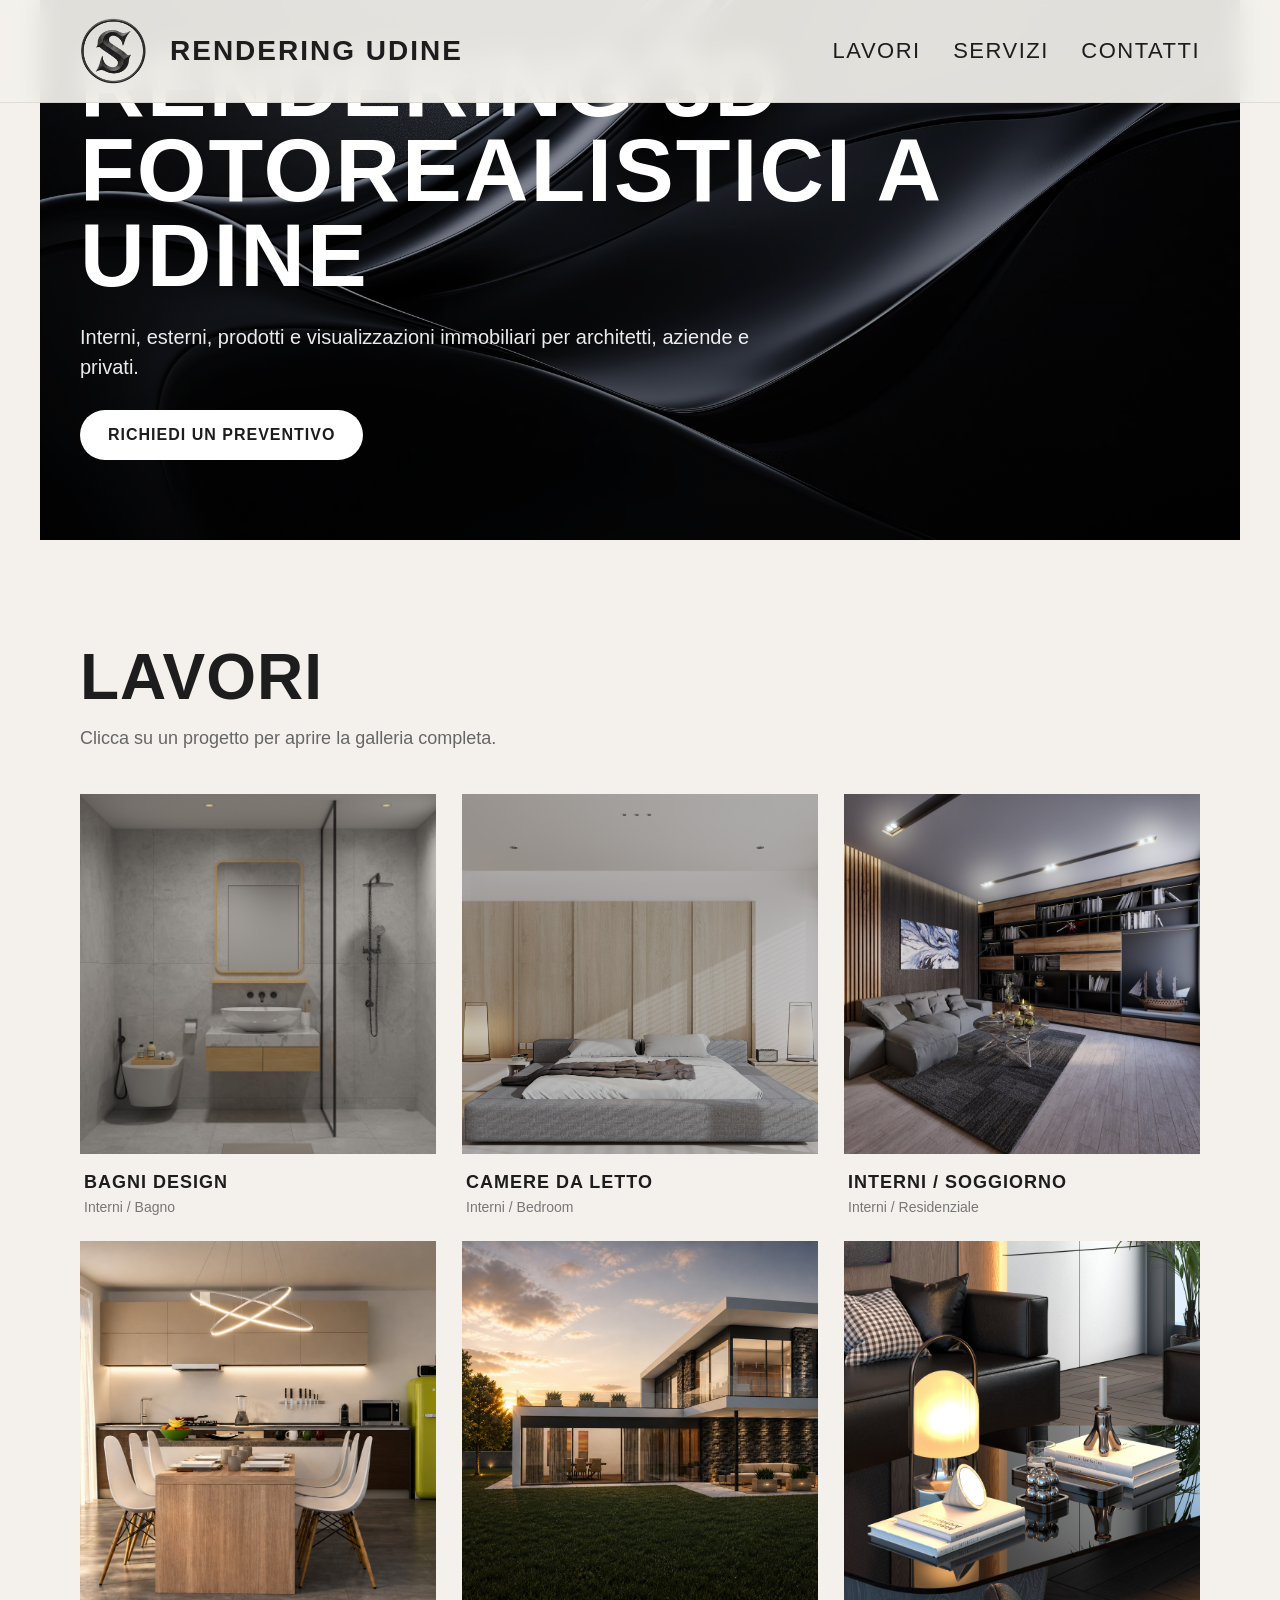
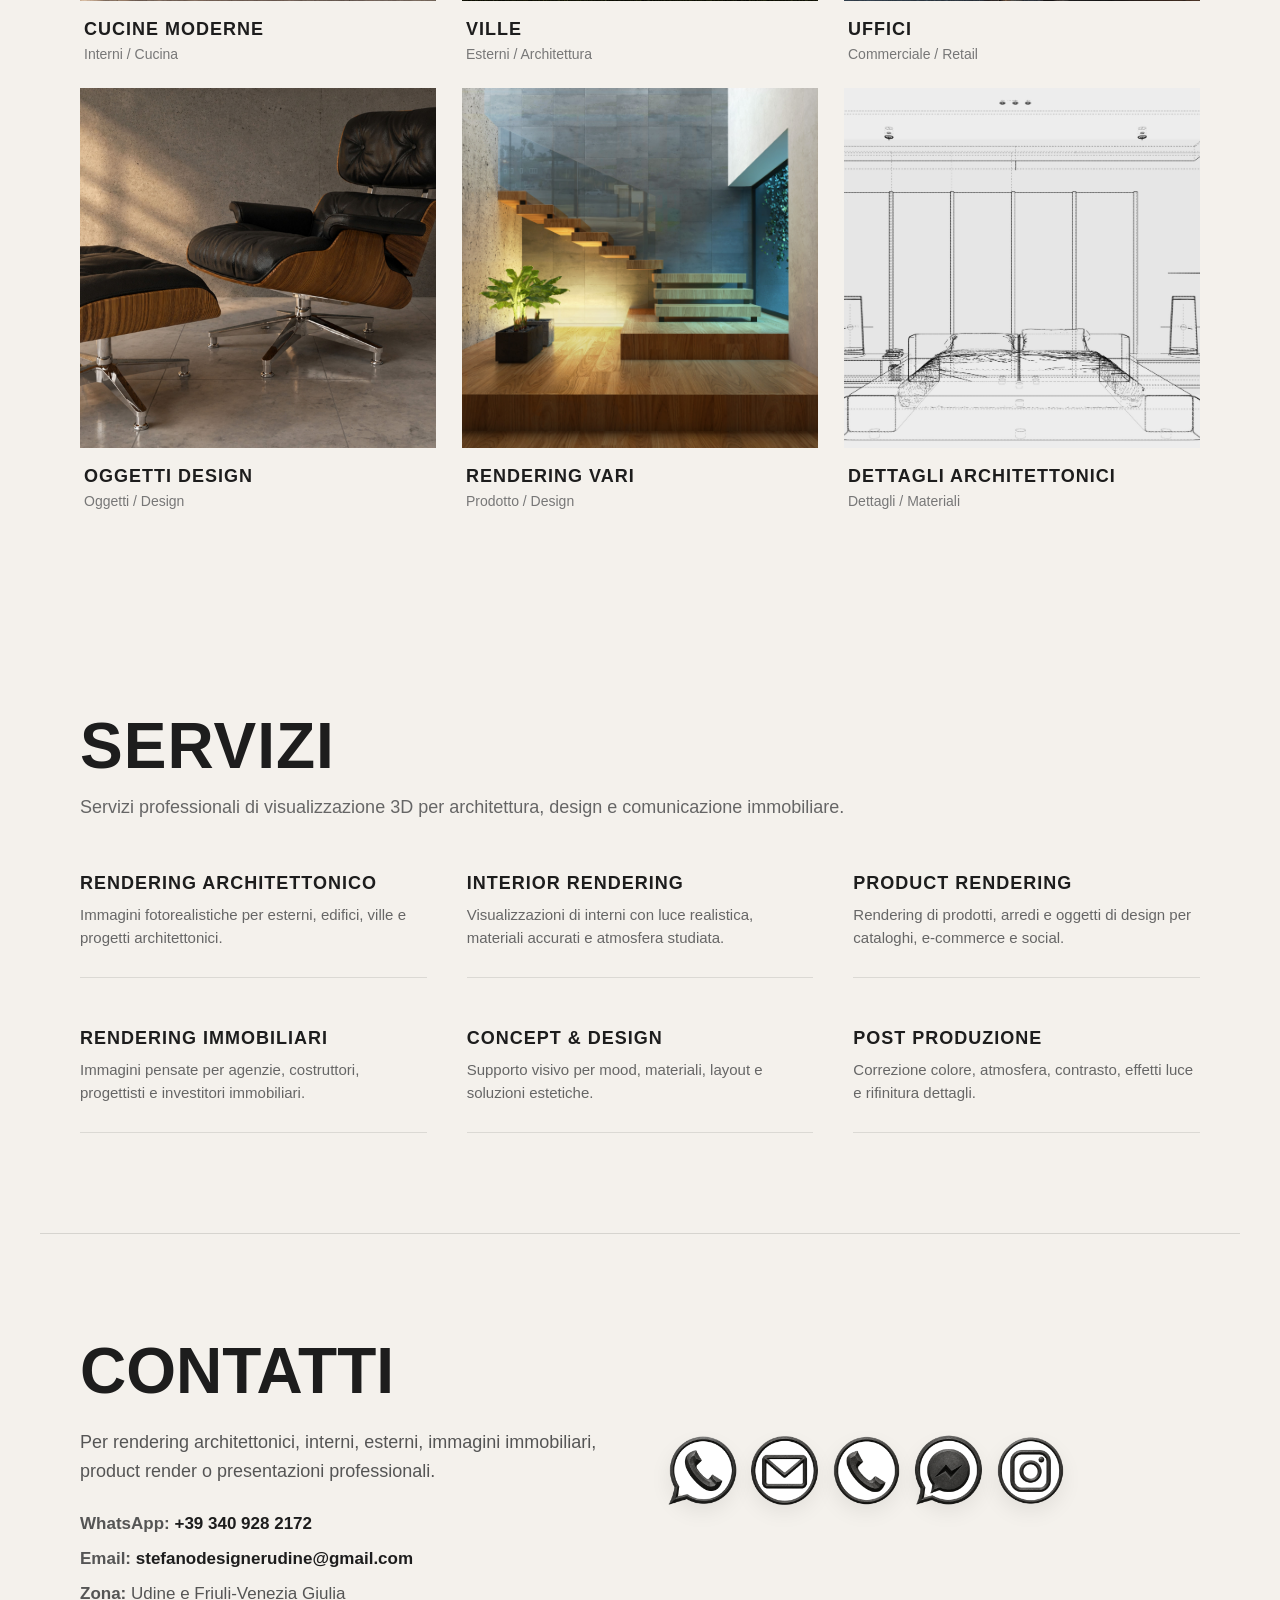
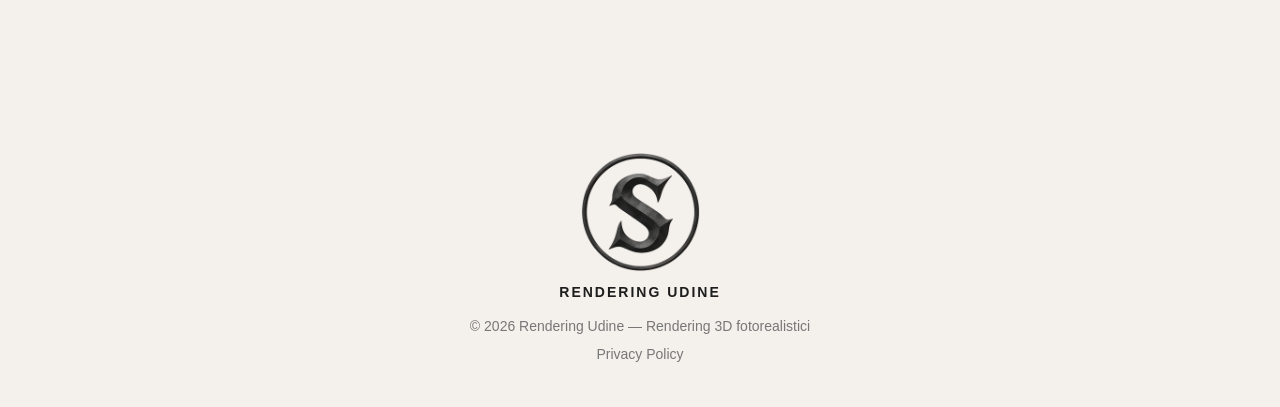
==== index.html @ cc4ac605 "Add files via upload" ====
<!DOCTYPE html>
<html lang="it">
<head>
	<meta charset="UTF-8" />
	<meta name="viewport" content="width=device-width, initial-scale=1.0" />
	<meta name="google-site-verification" content="ynoSp8_gfHFVX7CMsCUGeGSd48qLYv6nNf-Ee8nhpNY" />

	<title>Rendering 3D Udine | Interni, Esterni e Modellazione 3D</title>
	<meta name="description" content="Rendering 3D fotorealistici a Udine per interni, esterni, prodotti, ville, uffici e visualizzazioni immobiliari.">

	<link rel="stylesheet" href="style.css">
</head>

<body>

	<header>
		<div class="navbar">

			<div class="logo-area">
				<img src="assets/images/logoS.png" alt="Logo Rendering Udine" style="--w: 66px; --h: 66px; --mw: 40px; --mh: 40px;">
				<div class="logo-text">Rendering Udine</div>
			</div>

			<nav>
				<a href="#lavori">Lavori</a>
				<a href="#servizi">Servizi</a>
				<a href="#contatti">Contatti</a>
			</nav>

		</div>
	</header>

	<section class="hero" style="--hero-h: 60vh; --hero-mobile-h: 60vh;">
		<img src="images/render-principale.jpg" alt="Rendering 3D fotorealistico principale" style="--w: 100%; --h: 100%;">

		<div class="hero-content">
			<h1>Rendering 3D fotorealistici a Udine</h1>
			<p>Interni, esterni, prodotti e visualizzazioni immobiliari per architetti, aziende e privati.</p>
			<a class="hero-button" href="#contatti">Richiedi un preventivo</a>
		</div>
	</section>

	<section id="lavori">
		<div class="section-title">
			<h2>Lavori</h2>
			<p>Clicca su un progetto per aprire la galleria completa.</p>
		</div>

		<div class="gallery">

			<div class="work"
				data-title="Bagni Design"
				data-description="Rendering bagno con rivestimenti effetto marmo, sanitari moderni e luce scenografica."
				data-images="images/bagno-01.jpg|images/bagno-02.jpg|images/bagno-03.jpg|images/bagno-04.jpg|images/bagno-05.jpg|images/bagno-06.jpg">
				<img src="images/bagno-01.jpg" alt="Rendering bagno design" style="--w: 100%; --h: 360px; --mobile-h: 300px;">
				<div class="work-info">
					<h3>Bagni Design</h3>
					<p>Interni / Bagno</p>
				</div>
			</div>

			<div class="work"
				data-title="Camere da Letto"
				data-description="Camere matrimoniali con atmosfera elegante, tessuti morbidi e illuminazione calda."
				data-images="images/camera-01.jpg|images/camera-02.jpg|images/camera-03.jpg|images/camera-04.jpg|images/camera-05.jpg|images/camera-06.jpg">
				<img src="images/camera-01.jpg" alt="Rendering camera da letto" style="--w: 100%; --h: 360px; --mobile-h: 300px;">
				<div class="work-info">
					<h3>Camere da Letto</h3>
					<p>Interni / Bedroom</p>
				</div>
			</div>

			<div class="work"
				data-title="Interni / Soggiorno"
				data-description="Rendering di soggiorni moderni con luci naturali, materiali caldi e arredo contemporaneo."
				data-images="images/living-01.jpg|images/living-02.jpg|images/living-03.jpg">
				<img src="images/living-01.jpg" alt="Rendering soggiorno moderno" style="--w: 100%; --h: 360px; --mobile-h: 300px;">
				<div class="work-info">
					<h3>Interni / Soggiorno</h3>
					<p>Interni / Residenziale</p>
				</div>
			</div>

			<div class="work"
				data-title="Cucine Moderne"
				data-description="Visualizzazione 3D di cucine moderne con superfici realistiche e illuminazione soft."
				data-images="images/cucina-01.jpg|images/cucina-02.jpg|images/cucina-03.jpg|images/cucina-04.jpg">
				<img src="images/cucina-01.jpg" alt="Rendering cucina moderna" style="--w: 100%; --h: 360px; --mobile-h: 300px;">
				<div class="work-info">
					<h3>Cucine Moderne</h3>
					<p>Interni / Cucina</p>
				</div>
			</div>

			<div class="work"
				data-title="Ville"
				data-description="Rendering esterni di ville contemporanee con giardino e luce al tramonto."
				data-images="images/villa-01.jpg|images/villa-02.jpg|images/villa-03.jpg|images/villa-04.jpg">
				<img src="images/villa-01.jpg" alt="Rendering villa esterna" style="--w: 100%; --h: 360px; --mobile-h: 300px;">
				<div class="work-info">
					<h3>Ville</h3>
					<p>Esterni / Architettura</p>
				</div>
			</div>

			<div class="work"
				data-title="Uffici"
				data-description="Visualizzazione di spazi commerciali, showroom, negozi e uffici con layout elegante."
				data-images="images/commerciale-01.jpg|images/commerciale-02.jpg|images/commerciale-03.jpg|images/commerciale-04.jpg">
				<img src="images/commerciale-01.jpg" alt="Rendering ufficio o spazio commerciale" style="--w: 100%; --h: 360px; --mobile-h: 300px;">
				<div class="work-info">
					<h3>Uffici</h3>
					<p>Commerciale / Retail</p>
				</div>
			</div>

			<div class="work"
				data-title="Oggetti Design"
				data-description="Render di oggetti moderni, arredi e materiali professionali."
				data-images="images/oggetto-01.jpg|images/oggetto-02.jpg|images/oggetto-03.jpg|images/oggetto-04.jpg">
				<img src="images/oggetto-01.jpg" alt="Rendering oggetto design" style="--w: 100%; --h: 360px; --mobile-h: 300px;">
				<div class="work-info">
					<h3>Oggetti Design</h3>
					<p>Oggetti / Design</p>
				</div>
			</div>

			<div class="work"
				data-title="Rendering Vari"
				data-description="Rendering prodotto con studio lighting, materiali realistici e composizione pulita."
				data-images="images/prodotto-01.jpg|images/prodotto-02.jpg|images/prodotto-03.jpg|images/prodotto-04.jpg">
				<img src="images/prodotto-01.jpg" alt="Rendering prodotto" style="--w: 100%; --h: 360px; --mobile-h: 300px;">
				<div class="work-info">
					<h3>Rendering Vari</h3>
					<p>Prodotto / Design</p>
				</div>
			</div>

			<div class="work"
				data-title="Dettagli Architettonici"
				data-description="Dettaglio architettonico ravvicinato con focus su texture, materiali e trasparenze."
				data-images="images/dettaglio-01.jpg|images/dettaglio-02.jpg|images/dettaglio-03.jpg|images/dettaglio-04.jpg">
				<img src="images/dettaglio-01.jpg" alt="Rendering dettaglio architettonico" style="--w: 100%; --h: 360px; --mobile-h: 300px;">
				<div class="work-info">
					<h3>Dettagli Architettonici</h3>
					<p>Dettagli / Materiali</p>
				</div>
			</div>

		</div>
	</section>

	<section id="servizi">
		<div class="section-title">
			<h2>Servizi</h2>
			<p>Servizi professionali di visualizzazione 3D per architettura, design e comunicazione immobiliare.</p>
		</div>

		<div class="services">

			<div class="service">
				<h3>Rendering Architettonico</h3>
				<p>Immagini fotorealistiche per esterni, edifici, ville e progetti architettonici.</p>
			</div>

			<div class="service">
				<h3>Interior Rendering</h3>
				<p>Visualizzazioni di interni con luce realistica, materiali accurati e atmosfera studiata.</p>
			</div>

			<div class="service">
				<h3>Product Rendering</h3>
				<p>Rendering di prodotti, arredi e oggetti di design per cataloghi, e-commerce e social.</p>
			</div>

			<div class="service">
				<h3>Rendering Immobiliari</h3>
				<p>Immagini pensate per agenzie, costruttori, progettisti e investitori immobiliari.</p>
			</div>

			<div class="service">
				<h3>Concept &amp; Design</h3>
				<p>Supporto visivo per mood, materiali, layout e soluzioni estetiche.</p>
			</div>

			<div class="service">
				<h3>Post Produzione</h3>
				<p>Correzione colore, atmosfera, contrasto, effetti luce e rifinitura dettagli.</p>
			</div>

		</div>
	</section>

	<section id="contatti" class="contact">
		<div>
			<h2>Contatti</h2>
			<p>
				Per rendering architettonici, interni, esterni, immagini immobiliari,
				product render o presentazioni professionali.
			</p>

			<div class="contact-details">
				<p><strong>WhatsApp:</strong> <a href="https://wa.me/393409282172" target="_blank" rel="noopener noreferrer">+39 340 928 2172</a></p>
				<p><strong>Email:</strong> <a href="mailto:stefanodesignerudine@gmail.com">stefanodesignerudine@gmail.com</a></p>
				<p><strong>Zona:</strong> Udine e Friuli-Venezia Giulia</p>
			</div>
		</div>

		<div class="contact-icons">

			<a href="https://wa.me/393409282172" target="_blank" rel="noopener noreferrer" title="WhatsApp">
				<img loading="lazy" src="assets/images/whatsap.png" alt="WhatsApp" style="--w: 75px; --h: 75px;">
			</a>

			<a href="mailto:stefanodesignerudine@gmail.com" title="Email">
				<img loading="lazy" src="assets/images/gmail.png" alt="Email" style="--w: 75px; --h: 75px;">
			</a>

			<a href="tel:+393409282172" title="Chiama">
				<img loading="lazy" src="assets/images/call.png" alt="Telefono" style="--w: 75px; --h: 75px;">
			</a>

			<a href="https://m.me/stefano.basso.9" target="_blank" rel="noopener noreferrer" title="Messenger">
				<img loading="lazy" src="assets/images/messanger.png" alt="Messenger" style="--w: 75px; --h: 75px;">
			</a>

			<a href="https://www.instagram.com/stefanorafaelbasso/" target="_blank" rel="noopener noreferrer" title="Instagram">
				<img loading="lazy" src="assets/images/instagram.png" alt="Instagram" style="--w: 75px; --h: 75px;">
			</a>

		</div>
	</section>

	<footer>
		<div class="footer-logo">
			<img src="assets/images/logoS.png" alt="Logo Rendering Udine" style="--w: 120px; --h: 120px;">
			<strong>Rendering Udine</strong>
		</div>

		<p>© 2026 Rendering Udine — Rendering 3D fotorealistici</p>

		<div class="footer-links">
			<a href="privacy.html">Privacy Policy</a>
		</div>
	</footer>

	<div class="lightbox" id="lightbox">
		<span class="close" id="close">&times;</span>
		<span class="arrow left" id="prev">&#10094;</span>
		<span class="arrow right" id="next">&#10095;</span>

		<div class="lightbox-content">
			<img id="lightbox-img" alt="Immagine progetto rendering">

			<div class="lightbox-text">
				<h3 id="lightbox-title"></h3>
				<p id="lightbox-description"></p>
			</div>
		</div>

		<div class="counter" id="counter"></div>
	</div>

	<script>
		const works = document.querySelectorAll('.work');
		const lightbox = document.getElementById('lightbox');
		const lightboxImg = document.getElementById('lightbox-img');
		const lightboxTitle = document.getElementById('lightbox-title');
		const lightboxDescription = document.getElementById('lightbox-description');
		const closeBtn = document.getElementById('close');
		const prevBtn = document.getElementById('prev');
		const nextBtn = document.getElementById('next');
		const counter = document.getElementById('counter');

		let currentImages = [];
		let currentIndex = 0;

		function openLightbox(work) {
			currentImages = work.dataset.images.split('|');
			currentIndex = 0;

			lightboxTitle.textContent = work.dataset.title;
			lightboxDescription.textContent = work.dataset.description;

			updateLightboxImage();
			lightbox.classList.add('active');
		}

		function updateLightboxImage() {
			lightboxImg.src = currentImages[currentIndex];
			counter.textContent = (currentIndex + 1) + ' / ' + currentImages.length;
		}

		function nextImage() {
			currentIndex++;

			if (currentIndex >= currentImages.length) {
				currentIndex = 0;
			}

			updateLightboxImage();
		}

		function prevImage() {
			currentIndex--;

			if (currentIndex < 0) {
				currentIndex = currentImages.length - 1;
			}

			updateLightboxImage();
		}

		function closeLightbox() {
			lightbox.classList.remove('active');
		}

		works.forEach(work => {
			work.addEventListener('click', () => {
				openLightbox(work);
			});
		});

		nextBtn.addEventListener('click', e => {
			e.stopPropagation();
			nextImage();
		});

		prevBtn.addEventListener('click', e => {
			e.stopPropagation();
			prevImage();
		});

		closeBtn.addEventListener('click', closeLightbox);

		lightbox.addEventListener('click', e => {
			if (e.target === lightbox) {
				closeLightbox();
			}
		});

		document.addEventListener('keydown', e => {
			if (!lightbox.classList.contains('active')) return;

			if (e.key === 'Escape') closeLightbox();
			if (e.key === 'ArrowRight') nextImage();
			if (e.key === 'ArrowLeft') prevImage();
		});
	</script>

</body>
</html>
---- style.css ----
* {
	margin: 0;
	padding: 0;
	box-sizing: border-box;
}

html {
	scroll-behavior: smooth;
}

body {
	font-family: Arial, Helvetica, sans-serif;
	background: #f4f1ec;
	color: #1d1d1d;
}

img {
	width: var(--w, auto);
	height: var(--h, auto);
}

/* HEADER */
header {
	position: fixed;
	top: 0;
	left: 0;
	width: 100%;
	z-index: 100;
	background: rgba(244, 241, 236, 0.92);
	backdrop-filter: blur(12px);
	border-bottom: 1px solid rgba(0,0,0,0.08);
}

.navbar {
	max-width: 1400px;
	margin: auto;
	padding: 18px 40px;
	display: flex;
	justify-content: space-between;
	align-items: center;
}

.logo-area {
	display: flex;
	align-items: center;
	gap: 24px;
}

.logo-area img {
	object-fit: contain;
}

.logo-text {
	font-size: 28px;
	font-weight: 700;
	letter-spacing: 2px;
	text-transform: uppercase;
}

nav a {
	margin-left: 28px;
	text-decoration: none;
	color: #1d1d1d;
	font-size: 22px;
	text-transform: uppercase;
	letter-spacing: 1.5px;
}

nav a:hover {
	color: #8a6a43;
}

/* HERO */
.hero {
	height: var(--hero-h, 90vh);
	position: relative;
	overflow: hidden;
	display: flex;
	align-items: flex-end;
	padding: 0 40px 80px;
	color: white;
}

.hero img {
	position: absolute;
	inset: 0;
	object-fit: cover;
	object-position: center;
	z-index: 0;
}

.hero::after {
	content: "";
	position: absolute;
	inset: 0;
	background: linear-gradient(
		rgba(0,0,0,0.25),
		rgba(0,0,0,0.55)
	);
	z-index: 1;
}

.hero-content {
	position: relative;
	z-index: 2;
	max-width: 900px;
}

.hero h1 {
	font-size: clamp(42px, 7vw, 96px);
	line-height: 0.95;
	text-transform: uppercase;
	letter-spacing: 2px;
	margin-bottom: 24px;
}

.hero p {
	font-size: 20px;
	max-width: 680px;
	line-height: 1.5;
	color: rgba(255,255,255,0.92);
}

.hero-button {
	display: inline-block;
	margin-top: 28px;
	padding: 16px 28px;
	background: white;
	color: #1d1d1d;
	text-decoration: none;
	text-transform: uppercase;
	letter-spacing: 1px;
	font-weight: 700;
	border-radius: 999px;
	transition: transform 0.25s ease, background 0.25s ease;
}

.hero-button:hover {
	transform: translateY(-3px);
	background: #e8ded0;
}

/* SEZIONI */
section {
	max-width: 1400px;
	margin: auto;
	padding: 100px 40px;
}

.section-title {
	margin-bottom: 45px;
}

.section-title h2 {
	font-size: clamp(34px, 5vw, 64px);
	text-transform: uppercase;
	letter-spacing: 1px;
}

.section-title p {
	margin-top: 14px;
	color: #666;
	font-size: 18px;
}

/* GALLERY */
.gallery {
	display: grid;
	grid-template-columns: repeat(3, 1fr);
	gap: 26px;
}

.work {
	cursor: pointer;
	overflow: hidden;
}

.work img {
	object-fit: cover;
	display: block;
	transition: transform 0.45s ease;
}

.work:hover img {
	transform: scale(1.045);
}

.work-info {
	padding: 18px 4px 0;
	background: #f4f1ec;
}

.work-info h3 {
	font-size: 18px;
	text-transform: uppercase;
	letter-spacing: 1px;
}

.work-info p {
	margin-top: 6px;
	color: #777;
	font-size: 14px;
}

/* SERVIZI */
.services {
	display: grid;
	grid-template-columns: repeat(3, 1fr);
	gap: 40px;
	margin-top: 40px;
}

.service {
	padding: 10px 0 28px;
	border-bottom: 1px solid rgba(0,0,0,0.1);
}

.service h3 {
	font-size: 18px;
	text-transform: uppercase;
	letter-spacing: 1px;
	margin-bottom: 10px;
}

.service p {
	color: #666;
	line-height: 1.5;
	font-size: 15px;
}

/* CONTATTI */
.contact {
	border-top: 1px solid rgba(0,0,0,0.12);
	display: grid;
	grid-template-columns: 1fr 1fr;
	gap: 60px;
}

.contact h2 {
	font-size: clamp(34px, 5vw, 64px);
	text-transform: uppercase;
}

.contact p {
	font-size: 18px;
	line-height: 1.6;
	color: #555;
	margin-top: 20px;
}

.contact-details {
	margin-top: 24px;
}

.contact-details p {
	margin-top: 8px;
	font-size: 17px;
}

.contact-details a {
	color: #1d1d1d;
	text-decoration: none;
	font-weight: 700;
}

.contact-details a:hover {
	color: #8a6a43;
}

.contact-icons {
	display: flex;
	align-items: center;
	flex-wrap: wrap;
	gap: 18px;
}

.contact-icons a {
	width: 64px;
	height: 64px;
	display: inline-flex;
	align-items: center;
	justify-content: center;
	border-radius: 50%;
	background: white;
	box-shadow: 0 8px 22px rgba(0,0,0,0.08);
	transition: transform 0.25s ease;
}

.contact-icons a:hover {
	transform: translateY(-4px);
}

.contact-icons img {
	object-fit: contain;
}

/* FOOTER */
footer {
	padding: 45px 40px;
	text-align: center;
	color: #777;
	font-size: 14px;
}

.footer-logo {
	margin-bottom: 18px;
}

.footer-logo img {
	object-fit: contain;
	display: block;
	margin: 0 auto 12px;
}

.footer-logo strong {
	display: block;
	color: #1d1d1d;
	text-transform: uppercase;
	letter-spacing: 2px;
}

/* LIGHTBOX */
.lightbox {
	position: fixed;
	inset: 0;
	background: rgba(0,0,0,0.94);
	z-index: 999;
	display: none;
	align-items: center;
	justify-content: center;
	padding: 40px;
}

.lightbox.active {
	display: flex;
}

.lightbox-content {
	max-width: 1200px;
	width: 100%;
}

.lightbox img {
	width: 100%;
	max-height: 76vh;
	object-fit: contain;
	display: block;
}

.lightbox-text {
	color: white;
	margin-top: 18px;
	display: flex;
	justify-content: space-between;
	gap: 30px;
}

.lightbox-text h3 {
	font-size: 26px;
	text-transform: uppercase;
}

.lightbox-text p {
	color: rgba(255,255,255,0.75);
	max-width: 650px;
	line-height: 1.5;
}

.close {
	position: fixed;
	top: 25px;
	right: 35px;
	color: white;
	font-size: 42px;
	cursor: pointer;
	z-index: 1000;
}

.arrow {
	position: fixed;
	top: 50%;
	transform: translateY(-50%);
	color: white;
	font-size: 58px;
	cursor: pointer;
	z-index: 1000;
	user-select: none;
	padding: 20px;
}

.arrow.left {
	left: 25px;
}

.arrow.right {
	right: 25px;
}

.counter {
	position: fixed;
	bottom: 24px;
	left: 50%;
	transform: translateX(-50%);
	color: rgba(255,255,255,0.8);
	font-size: 15px;
	letter-spacing: 1px;
}

/* DESKTOP MEDIO */
@media (max-width: 1920px) {
	.navbar,
	section {
		max-width: 1200px;
	}

	.gallery,
	.services {
		grid-template-columns: repeat(3, 1fr);
	}
}

/* TABLET / PICCOLI LAPTOP */
@media (max-width: 1024px) {
	.gallery,
	.services {
		grid-template-columns: repeat(2, 1fr);
	}

	.contact {
		grid-template-columns: 1fr;
	}

	.logo-text {
		font-size: 22px;
	}

	nav a {
		font-size: 18px;
	}
}

/* TABLET VERTICALE */
@media (max-width: 768px) {
	.navbar {
		padding: 14px 24px;
	}

	.logo-area {
		gap: 14px;
	}

	.logo-text {
		font-size: 18px;
	}

	nav a {
		margin-left: 14px;
		font-size: 14px;
	}

	.hero {
		height: var(--hero-mobile-h, 80vh);
		padding: 0 24px 60px;
	}

	.hero-button {
		padding: 14px 22px;
		font-size: 14px;
	}

	.gallery,
	.services {
		grid-template-columns: 1fr;
	}
}

/* SMARTPHONE */
@media (max-width: 480px) {
	.navbar {
		flex-direction: column;
		gap: 12px;
	}

	.logo-area img {
		width: var(--mw, var(--w, 40px));
		height: var(--mh, var(--h, 40px));
	}

	nav a {
		margin: 0 8px;
		font-size: 13px;
	}

	.logo-text {
		font-size: 16px;
	}

	.hero h1 {
		font-size: 38px;
	}

	.hero p {
		font-size: 16px;
	}

	section {
		padding: 60px 20px;
	}

	.work img {
		height: var(--mobile-h, var(--h, 300px));
	}

	.lightbox {
		padding: 20px;
	}

	.lightbox-text {
		flex-direction: column;
	}

	.arrow {
		font-size: 42px;
		padding: 10px;
	}

	.arrow.left {
		left: 5px;
	}

	.arrow.right {
		right: 5px;
	}
}

/* SMARTPHONE PICCOLI 320PX */
@media (max-width: 320px) {
	.logo-text {
		font-size: 13px;
	}

	nav a {
		font-size: 11px;
		margin: 0 5px;
	}

	.hero h1 {
		font-size: 32px;
	}

	.hero p {
		font-size: 14px;
	}

	section {
		padding: 50px 16px;
	}
}


.footer-links {
	margin-top: 12px;
}

.footer-links a {
	color: #777;
	text-decoration: none;
	font-size: 14px;
}

.footer-links a:hover {
	color: #1d1d1d;
}

.privacy-page {
	padding-top: 180px;
	max-width: 1000px;
}

.privacy-content p {
	font-size: 18px;
	line-height: 1.7;
	color: #555;
	margin-top: 18px;
}

.privacy-content h3 {
	font-size: 22px;
	text-transform: uppercase;
	letter-spacing: 1px;
	margin-top: 40px;
	margin-bottom: 10px;
}

.privacy-content ul {
	margin-top: 18px;
	margin-left: 24px;
	line-height: 1.8;
	color: #555;
	font-size: 18px;
}

.privacy-content a {
	color: #1d1d1d;
	font-weight: 700;
	text-decoration: none;
}

.privacy-content a:hover {
	color: #8a6a43;
}
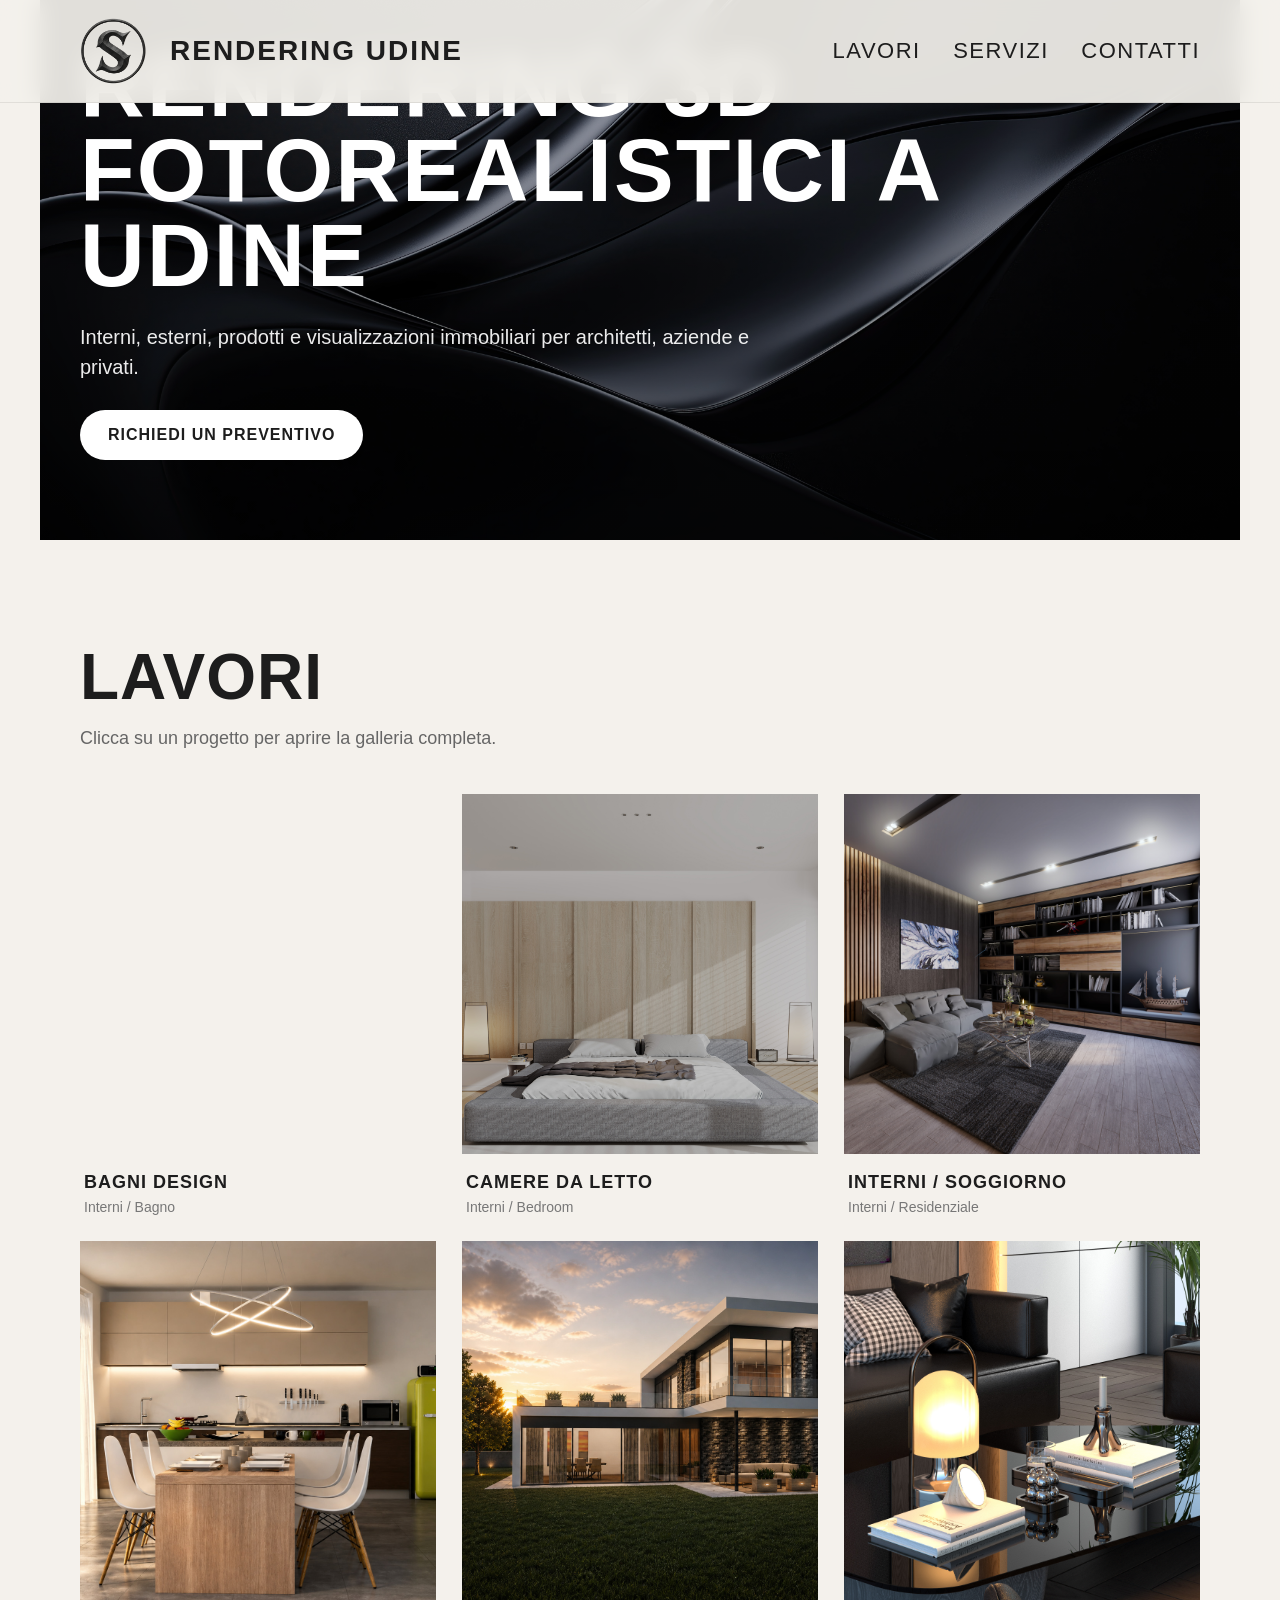
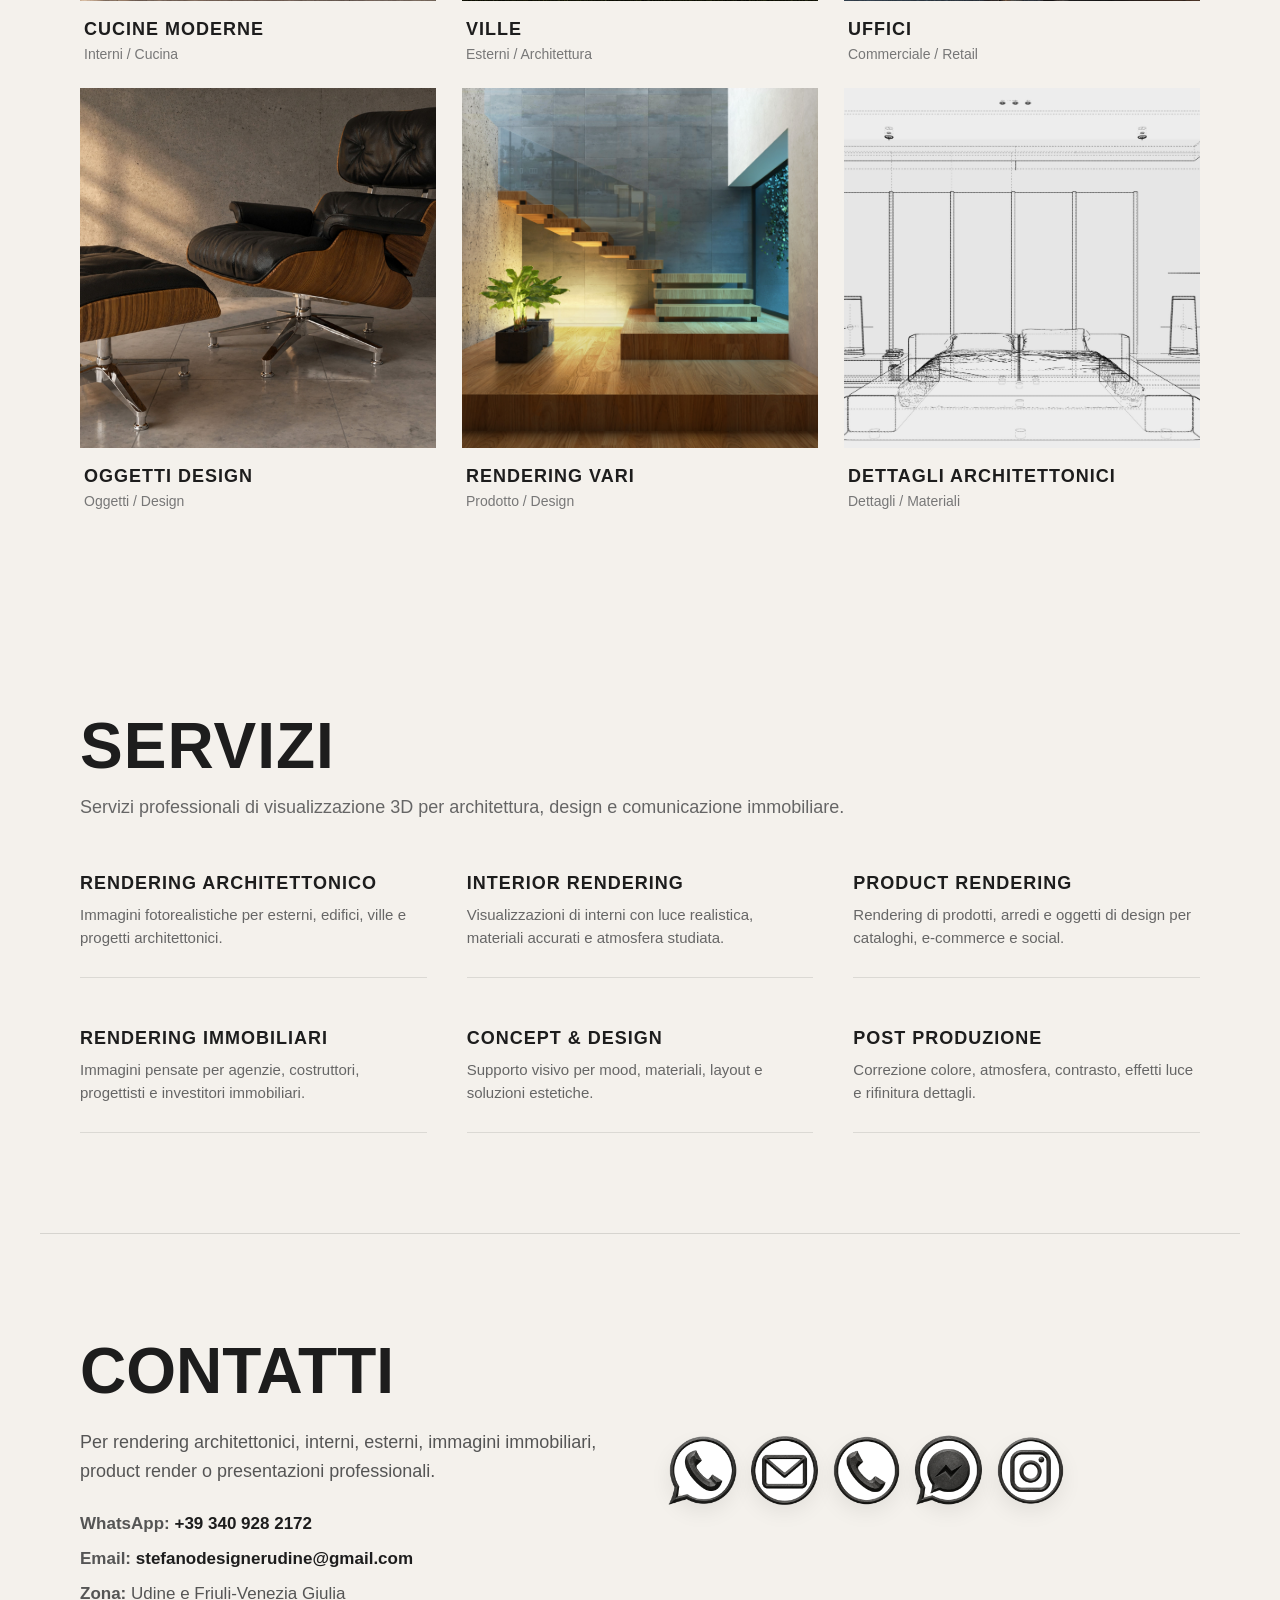
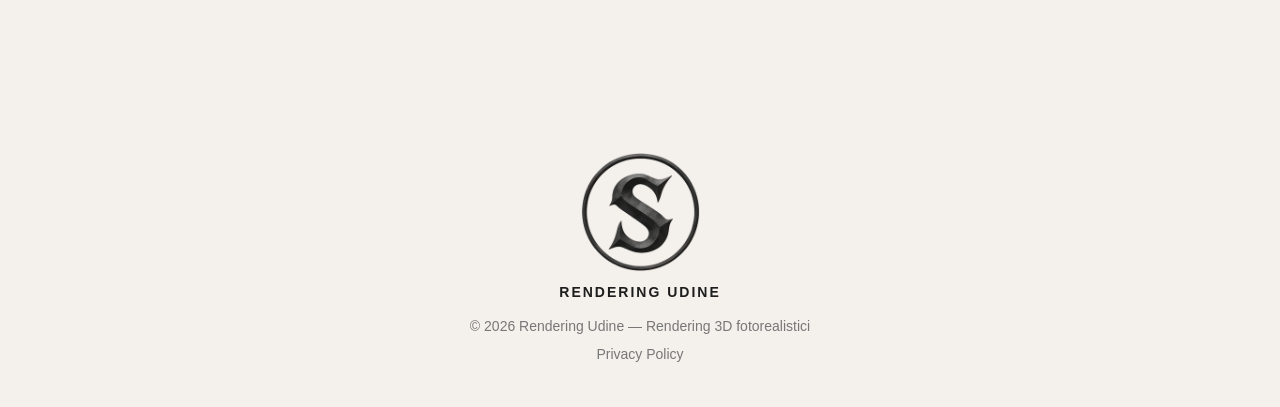
==== commit de61cad0: "Add files via upload" ====
--- a/index.html
+++ b/index.html
@@ -274,10 +274,19 @@
 
 		let currentImages = [];
 		let currentIndex = 0;
+		let touchStartX = 0;
+
+		function isMobile() {
+			return window.innerWidth <= 480;
+		}
+
+		function getThumbPath(fullPath) {
+			return fullPath.replace('images/', 'images/thumbs/');
+		}
 
 		function openLightbox(work) {
 			currentImages = work.dataset.images.split('|');
-			currentIndex = 0;
+			currentIndex = parseInt(work.dataset.currentIndex || '0', 10);
 
 			lightboxTitle.textContent = work.dataset.title;
 			lightboxDescription.textContent = work.dataset.description;
@@ -313,6 +322,91 @@
 
 		function closeLightbox() {
 			lightbox.classList.remove('active');
+			lightboxImg.src = '';
+		}
+
+		function updateWorkPreview(work, direction) {
+			const images = work.dataset.images.split('|');
+			const previewImg = work.querySelector('img');
+
+			let index = parseInt(work.dataset.currentIndex || '0', 10);
+
+			if (direction === 'next') {
+				index++;
+				if (index >= images.length) index = 0;
+			}
+
+			if (direction === 'prev') {
+				index--;
+				if (index < 0) index = images.length - 1;
+			}
+
+			work.dataset.currentIndex = index;
+
+			if (isMobile()) {
+				previewImg.src = getThumbPath(images[index]);
+			} else {
+				previewImg.src = images[0];
+			}
+		}
+
+		function prepareMobileGallery() {
+			works.forEach(work => {
+				const images = work.dataset.images.split('|');
+				const previewImg = work.querySelector('img');
+
+				work.dataset.currentIndex = work.dataset.currentIndex || '0';
+
+				if (isMobile()) {
+					previewImg.src = getThumbPath(images[parseInt(work.dataset.currentIndex, 10)]);
+				} else {
+					previewImg.src = images[0];
+				}
+
+				if (!work.querySelector('.mobile-gallery-arrow.left')) {
+					const leftArrow = document.createElement('button');
+					leftArrow.className = 'mobile-gallery-arrow left';
+					leftArrow.innerHTML = '&#10094;';
+					leftArrow.setAttribute('aria-label', 'Immagine precedente');
+
+					const rightArrow = document.createElement('button');
+					rightArrow.className = 'mobile-gallery-arrow right';
+					rightArrow.innerHTML = '&#10095;';
+					rightArrow.setAttribute('aria-label', 'Immagine successiva');
+
+					work.appendChild(leftArrow);
+					work.appendChild(rightArrow);
+
+					leftArrow.addEventListener('click', e => {
+						e.stopPropagation();
+						updateWorkPreview(work, 'prev');
+					});
+
+					rightArrow.addEventListener('click', e => {
+						e.stopPropagation();
+						updateWorkPreview(work, 'next');
+					});
+				}
+
+				work.addEventListener('touchstart', e => {
+					touchStartX = e.changedTouches[0].screenX;
+				}, { passive: true });
+
+				work.addEventListener('touchend', e => {
+					const touchEndX = e.changedTouches[0].screenX;
+					const difference = touchStartX - touchEndX;
+
+					if (Math.abs(difference) > 50) {
+						e.preventDefault();
+
+						if (difference > 0) {
+							updateWorkPreview(work, 'next');
+						} else {
+							updateWorkPreview(work, 'prev');
+						}
+					}
+				});
+			});
 		}
 
 		works.forEach(work => {
@@ -346,6 +440,10 @@
 			if (e.key === 'ArrowRight') nextImage();
 			if (e.key === 'ArrowLeft') prevImage();
 		});
+
+		window.addEventListener('resize', prepareMobileGallery);
+
+		prepareMobileGallery();
 	</script>
 
 </body>
--- a/style.css
+++ b/style.css
@@ -163,7 +163,7 @@
 	font-size: 18px;
 }
 
-/* GALLERY */
+/* GALLERY DESKTOP */
 .gallery {
 	display: grid;
 	grid-template-columns: repeat(3, 1fr);
@@ -173,6 +173,7 @@
 .work {
 	cursor: pointer;
 	overflow: hidden;
+	position: relative;
 }
 
 .work img {
@@ -200,6 +201,10 @@
 	margin-top: 6px;
 	color: #777;
 	font-size: 14px;
+}
+
+.mobile-gallery-arrow {
+	display: none;
 }
 
 /* SERVIZI */
@@ -319,6 +324,20 @@
 	letter-spacing: 2px;
 }
 
+.footer-links {
+	margin-top: 12px;
+}
+
+.footer-links a {
+	color: #777;
+	text-decoration: none;
+	font-size: 14px;
+}
+
+.footer-links a:hover {
+	color: #1d1d1d;
+}
+
 /* LIGHTBOX */
 .lightbox {
 	position: fixed;
@@ -406,172 +425,7 @@
 	letter-spacing: 1px;
 }
 
-/* DESKTOP MEDIO */
-@media (max-width: 1920px) {
-	.navbar,
-	section {
-		max-width: 1200px;
-	}
-
-	.gallery,
-	.services {
-		grid-template-columns: repeat(3, 1fr);
-	}
-}
-
-/* TABLET / PICCOLI LAPTOP */
-@media (max-width: 1024px) {
-	.gallery,
-	.services {
-		grid-template-columns: repeat(2, 1fr);
-	}
-
-	.contact {
-		grid-template-columns: 1fr;
-	}
-
-	.logo-text {
-		font-size: 22px;
-	}
-
-	nav a {
-		font-size: 18px;
-	}
-}
-
-/* TABLET VERTICALE */
-@media (max-width: 768px) {
-	.navbar {
-		padding: 14px 24px;
-	}
-
-	.logo-area {
-		gap: 14px;
-	}
-
-	.logo-text {
-		font-size: 18px;
-	}
-
-	nav a {
-		margin-left: 14px;
-		font-size: 14px;
-	}
-
-	.hero {
-		height: var(--hero-mobile-h, 80vh);
-		padding: 0 24px 60px;
-	}
-
-	.hero-button {
-		padding: 14px 22px;
-		font-size: 14px;
-	}
-
-	.gallery,
-	.services {
-		grid-template-columns: 1fr;
-	}
-}
-
-/* SMARTPHONE */
-@media (max-width: 480px) {
-	.navbar {
-		flex-direction: column;
-		gap: 12px;
-	}
-
-	.logo-area img {
-		width: var(--mw, var(--w, 40px));
-		height: var(--mh, var(--h, 40px));
-	}
-
-	nav a {
-		margin: 0 8px;
-		font-size: 13px;
-	}
-
-	.logo-text {
-		font-size: 16px;
-	}
-
-	.hero h1 {
-		font-size: 38px;
-	}
-
-	.hero p {
-		font-size: 16px;
-	}
-
-	section {
-		padding: 60px 20px;
-	}
-
-	.work img {
-		height: var(--mobile-h, var(--h, 300px));
-	}
-
-	.lightbox {
-		padding: 20px;
-	}
-
-	.lightbox-text {
-		flex-direction: column;
-	}
-
-	.arrow {
-		font-size: 42px;
-		padding: 10px;
-	}
-
-	.arrow.left {
-		left: 5px;
-	}
-
-	.arrow.right {
-		right: 5px;
-	}
-}
-
-/* SMARTPHONE PICCOLI 320PX */
-@media (max-width: 320px) {
-	.logo-text {
-		font-size: 13px;
-	}
-
-	nav a {
-		font-size: 11px;
-		margin: 0 5px;
-	}
-
-	.hero h1 {
-		font-size: 32px;
-	}
-
-	.hero p {
-		font-size: 14px;
-	}
-
-	section {
-		padding: 50px 16px;
-	}
-}
-
-
-.footer-links {
-	margin-top: 12px;
-}
-
-.footer-links a {
-	color: #777;
-	text-decoration: none;
-	font-size: 14px;
-}
-
-.footer-links a:hover {
-	color: #1d1d1d;
-}
-
+/* PRIVACY */
 .privacy-page {
 	padding-top: 180px;
 	max-width: 1000px;
@@ -609,3 +463,213 @@
 .privacy-content a:hover {
 	color: #8a6a43;
 }
+
+/* DESKTOP MEDIO */
+@media (max-width: 1920px) {
+	.navbar,
+	section {
+		max-width: 1200px;
+	}
+
+	.gallery,
+	.services {
+		grid-template-columns: repeat(3, 1fr);
+	}
+}
+
+/* TABLET / PICCOLI LAPTOP */
+@media (max-width: 1024px) {
+	.gallery,
+	.services {
+		grid-template-columns: repeat(2, 1fr);
+	}
+
+	.contact {
+		grid-template-columns: 1fr;
+	}
+
+	.logo-text {
+		font-size: 22px;
+	}
+
+	nav a {
+		font-size: 18px;
+	}
+}
+
+/* TABLET VERTICALE */
+@media (max-width: 768px) {
+	.navbar {
+		padding: 14px 24px;
+	}
+
+	.logo-area {
+		gap: 14px;
+	}
+
+	.logo-text {
+		font-size: 18px;
+	}
+
+	nav a {
+		margin-left: 14px;
+		font-size: 14px;
+	}
+
+	.hero {
+		height: var(--hero-mobile-h, 80vh);
+		padding: 0 24px 60px;
+	}
+
+	.hero-button {
+		padding: 14px 22px;
+		font-size: 14px;
+	}
+
+	.gallery,
+	.services {
+		grid-template-columns: 1fr;
+	}
+}
+
+/* SMARTPHONE */
+@media (max-width: 480px) {
+	.navbar {
+		flex-direction: column;
+		gap: 12px;
+	}
+
+	.logo-area img {
+		width: var(--mw, var(--w, 40px));
+		height: var(--mh, var(--h, 40px));
+	}
+
+	nav a {
+		margin: 0 8px;
+		font-size: 13px;
+	}
+
+	.logo-text {
+		font-size: 16px;
+	}
+
+	.hero h1 {
+		font-size: 38px;
+	}
+
+	.hero p {
+		font-size: 16px;
+	}
+
+	section {
+		padding: 60px 20px;
+	}
+
+	.gallery {
+		display: grid;
+		grid-template-columns: 1fr;
+		gap: 34px;
+	}
+
+	.work {
+		position: relative;
+		overflow: hidden;
+	}
+
+	.work img {
+		width: 100%;
+		height: var(--mobile-h, 300px);
+		object-fit: cover;
+	}
+
+	.mobile-gallery-arrow {
+		display: flex;
+		position: absolute;
+		top: 42%;
+		transform: translateY(-50%);
+		width: 42px;
+		height: 42px;
+		border-radius: 50%;
+		border: none;
+		background: rgba(255,255,255,0.88);
+		color: #1d1d1d;
+		font-size: 28px;
+		font-weight: 700;
+		align-items: center;
+		justify-content: center;
+		z-index: 5;
+		cursor: pointer;
+		box-shadow: 0 6px 18px rgba(0,0,0,0.18);
+	}
+
+	.mobile-gallery-arrow.left {
+		left: 10px;
+	}
+
+	.mobile-gallery-arrow.right {
+		right: 10px;
+	}
+
+	.work-info {
+		padding-top: 14px;
+	}
+
+	.work-info h3 {
+		font-size: 18px;
+	}
+
+	.lightbox {
+		padding: 20px;
+	}
+
+	.lightbox-text {
+		flex-direction: column;
+	}
+
+	.arrow {
+		font-size: 42px;
+		padding: 10px;
+	}
+
+	.arrow.left {
+		left: 5px;
+	}
+
+	.arrow.right {
+		right: 5px;
+	}
+}
+
+/* SMARTPHONE PICCOLI 320PX */
+@media (max-width: 320px) {
+	.logo-text {
+		font-size: 13px;
+	}
+
+	nav a {
+		font-size: 11px;
+		margin: 0 5px;
+	}
+
+	.hero h1 {
+		font-size: 32px;
+	}
+
+	.hero p {
+		font-size: 14px;
+	}
+
+	section {
+		padding: 50px 16px;
+	}
+
+	.work img {
+		height: 260px;
+	}
+
+	.mobile-gallery-arrow {
+		width: 36px;
+		height: 36px;
+		font-size: 24px;
+	}
+}
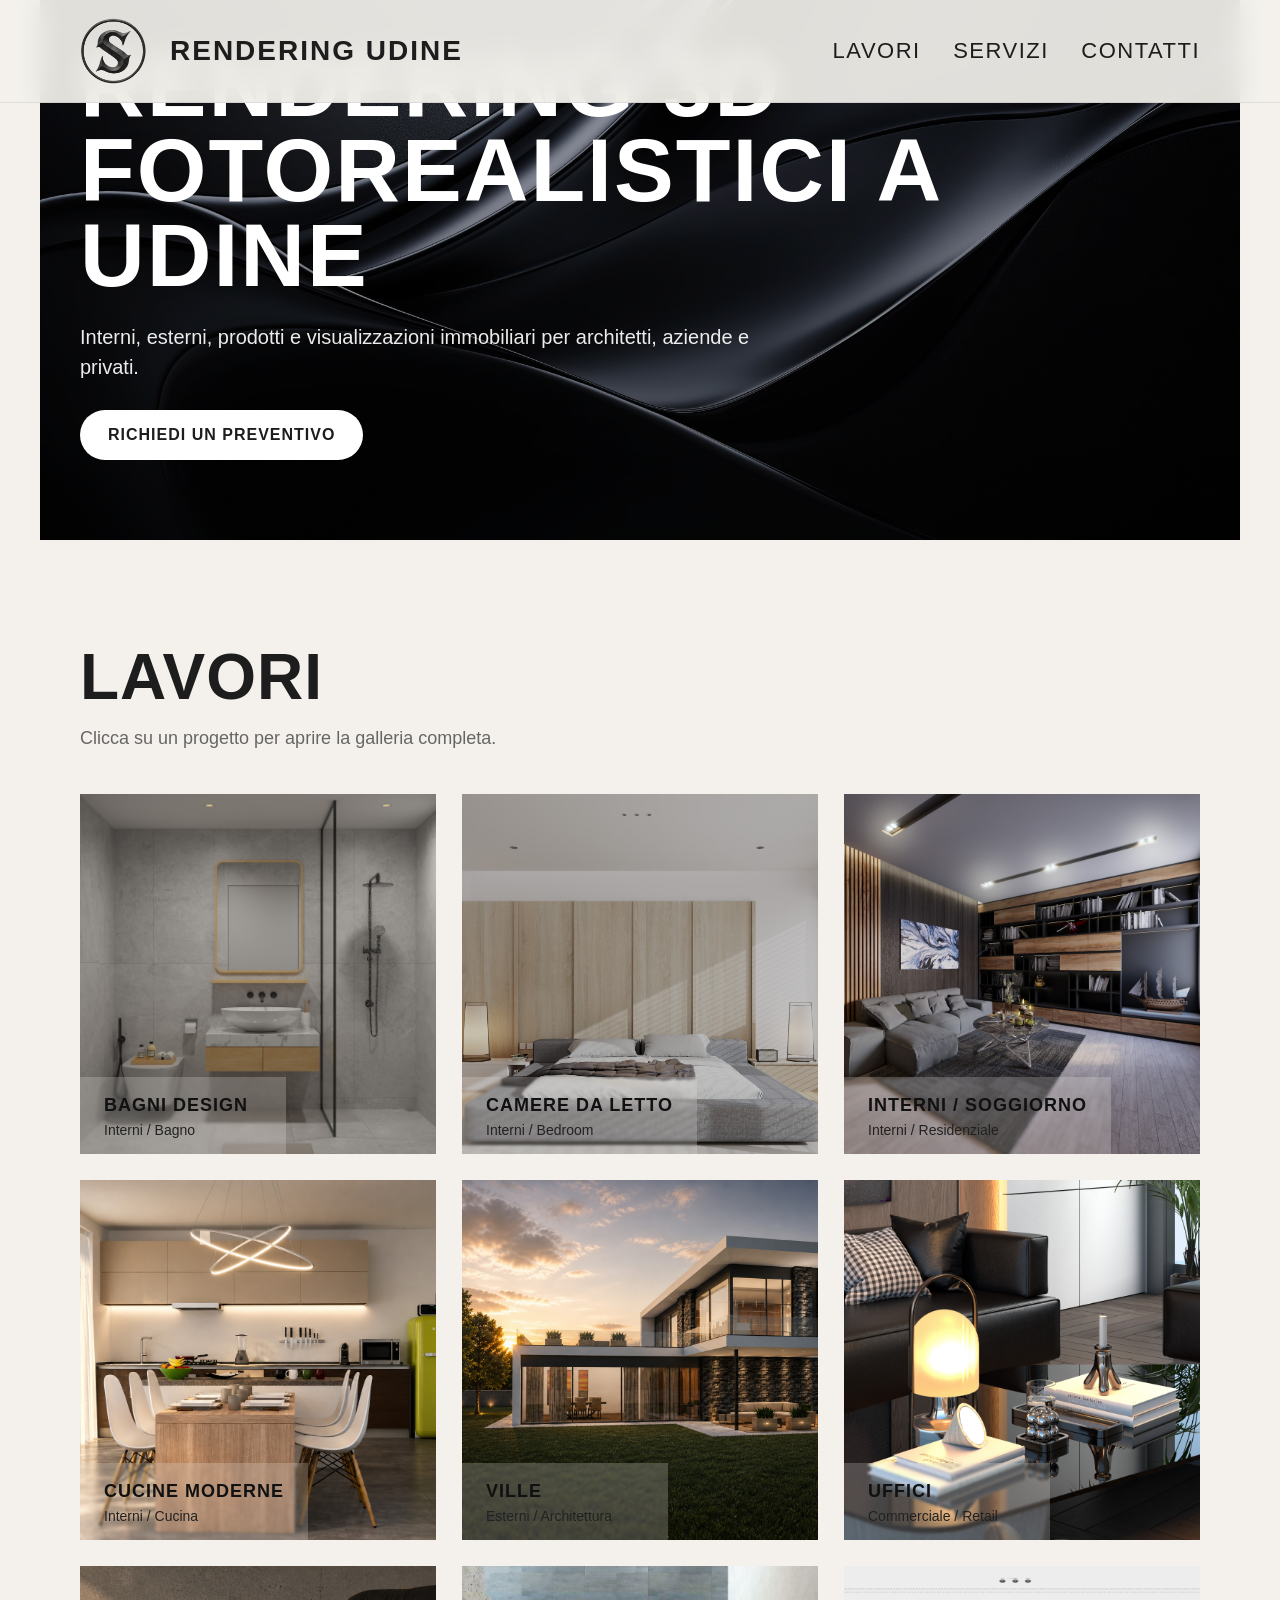
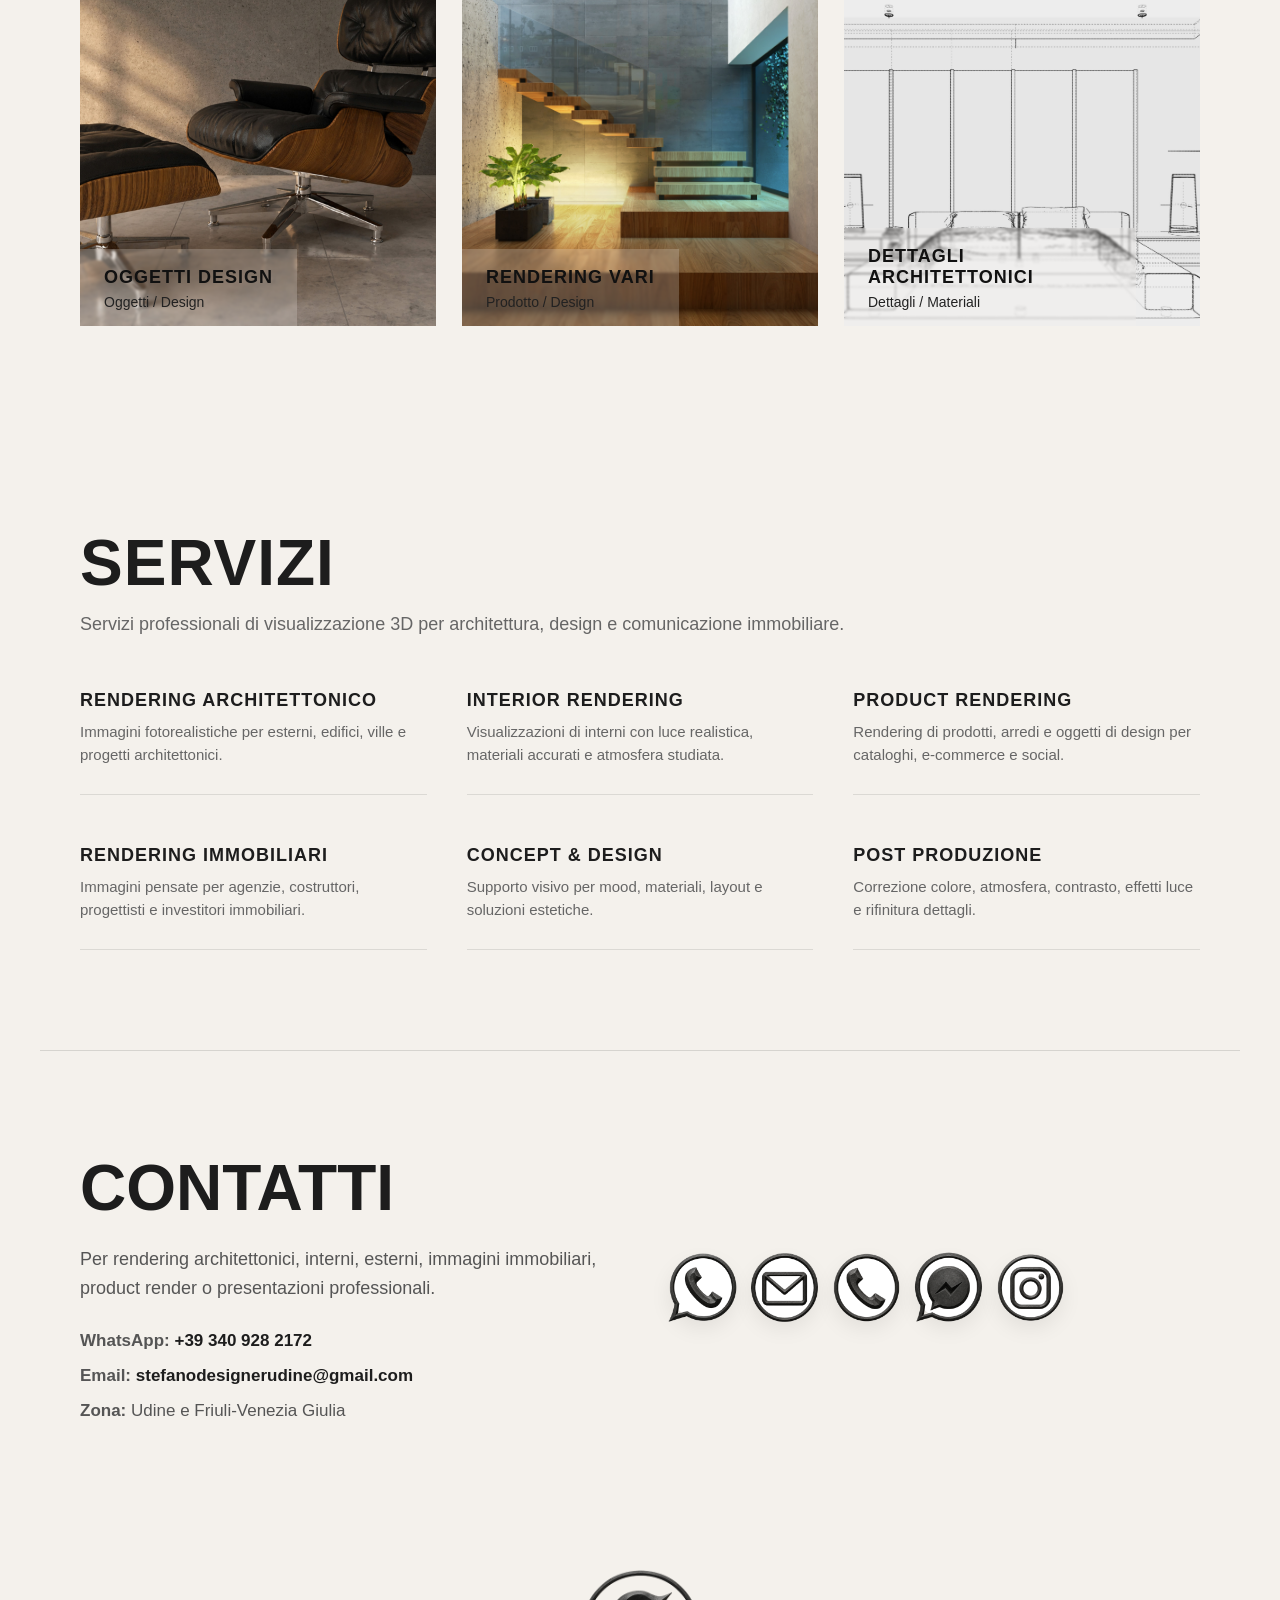
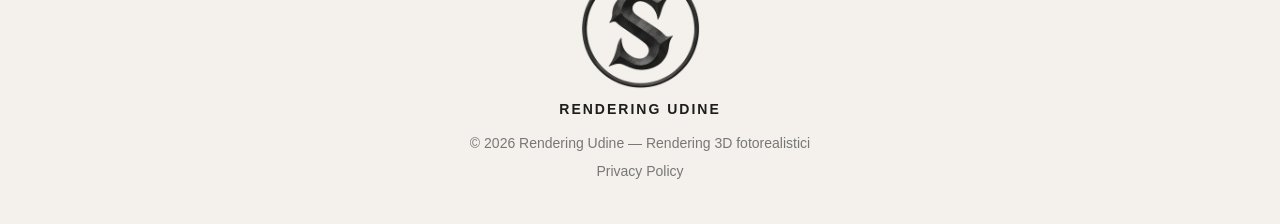
==== commit 89d13c59: "Add files via upload" ====
--- a/index.html
+++ b/index.html
@@ -13,438 +13,422 @@
 
 <body>
 
-	<header>
-		<div class="navbar">
-
-			<div class="logo-area">
-				<img src="assets/images/logoS.png" alt="Logo Rendering Udine" style="--w: 66px; --h: 66px; --mw: 40px; --mh: 40px;">
-				<div class="logo-text">Rendering Udine</div>
-			</div>
-
-			<nav>
-				<a href="#lavori">Lavori</a>
-				<a href="#servizi">Servizi</a>
-				<a href="#contatti">Contatti</a>
-			</nav>
-
-		</div>
-	</header>
-
-	<section class="hero" style="--hero-h: 60vh; --hero-mobile-h: 60vh;">
-		<img src="images/render-principale.jpg" alt="Rendering 3D fotorealistico principale" style="--w: 100%; --h: 100%;">
-
-		<div class="hero-content">
-			<h1>Rendering 3D fotorealistici a Udine</h1>
-			<p>Interni, esterni, prodotti e visualizzazioni immobiliari per architetti, aziende e privati.</p>
-			<a class="hero-button" href="#contatti">Richiedi un preventivo</a>
-		</div>
-	</section>
-
-	<section id="lavori">
-		<div class="section-title">
-			<h2>Lavori</h2>
-			<p>Clicca su un progetto per aprire la galleria completa.</p>
-		</div>
-
-		<div class="gallery">
-
-			<div class="work"
-				data-title="Bagni Design"
-				data-description="Rendering bagno con rivestimenti effetto marmo, sanitari moderni e luce scenografica."
-				data-images="images/bagno-01.jpg|images/bagno-02.jpg|images/bagno-03.jpg|images/bagno-04.jpg|images/bagno-05.jpg|images/bagno-06.jpg">
-				<img src="images/bagno-01.jpg" alt="Rendering bagno design" style="--w: 100%; --h: 360px; --mobile-h: 300px;">
-				<div class="work-info">
-					<h3>Bagni Design</h3>
-					<p>Interni / Bagno</p>
-				</div>
-			</div>
-
-			<div class="work"
-				data-title="Camere da Letto"
-				data-description="Camere matrimoniali con atmosfera elegante, tessuti morbidi e illuminazione calda."
-				data-images="images/camera-01.jpg|images/camera-02.jpg|images/camera-03.jpg|images/camera-04.jpg|images/camera-05.jpg|images/camera-06.jpg">
-				<img src="images/camera-01.jpg" alt="Rendering camera da letto" style="--w: 100%; --h: 360px; --mobile-h: 300px;">
-				<div class="work-info">
-					<h3>Camere da Letto</h3>
-					<p>Interni / Bedroom</p>
-				</div>
-			</div>
-
-			<div class="work"
-				data-title="Interni / Soggiorno"
-				data-description="Rendering di soggiorni moderni con luci naturali, materiali caldi e arredo contemporaneo."
-				data-images="images/living-01.jpg|images/living-02.jpg|images/living-03.jpg">
-				<img src="images/living-01.jpg" alt="Rendering soggiorno moderno" style="--w: 100%; --h: 360px; --mobile-h: 300px;">
-				<div class="work-info">
-					<h3>Interni / Soggiorno</h3>
-					<p>Interni / Residenziale</p>
-				</div>
-			</div>
-
-			<div class="work"
-				data-title="Cucine Moderne"
-				data-description="Visualizzazione 3D di cucine moderne con superfici realistiche e illuminazione soft."
-				data-images="images/cucina-01.jpg|images/cucina-02.jpg|images/cucina-03.jpg|images/cucina-04.jpg">
-				<img src="images/cucina-01.jpg" alt="Rendering cucina moderna" style="--w: 100%; --h: 360px; --mobile-h: 300px;">
-				<div class="work-info">
-					<h3>Cucine Moderne</h3>
-					<p>Interni / Cucina</p>
-				</div>
-			</div>
-
-			<div class="work"
-				data-title="Ville"
-				data-description="Rendering esterni di ville contemporanee con giardino e luce al tramonto."
-				data-images="images/villa-01.jpg|images/villa-02.jpg|images/villa-03.jpg|images/villa-04.jpg">
-				<img src="images/villa-01.jpg" alt="Rendering villa esterna" style="--w: 100%; --h: 360px; --mobile-h: 300px;">
-				<div class="work-info">
-					<h3>Ville</h3>
-					<p>Esterni / Architettura</p>
-				</div>
-			</div>
-
-			<div class="work"
-				data-title="Uffici"
-				data-description="Visualizzazione di spazi commerciali, showroom, negozi e uffici con layout elegante."
-				data-images="images/commerciale-01.jpg|images/commerciale-02.jpg|images/commerciale-03.jpg|images/commerciale-04.jpg">
-				<img src="images/commerciale-01.jpg" alt="Rendering ufficio o spazio commerciale" style="--w: 100%; --h: 360px; --mobile-h: 300px;">
-				<div class="work-info">
-					<h3>Uffici</h3>
-					<p>Commerciale / Retail</p>
-				</div>
-			</div>
-
-			<div class="work"
-				data-title="Oggetti Design"
-				data-description="Render di oggetti moderni, arredi e materiali professionali."
-				data-images="images/oggetto-01.jpg|images/oggetto-02.jpg|images/oggetto-03.jpg|images/oggetto-04.jpg">
-				<img src="images/oggetto-01.jpg" alt="Rendering oggetto design" style="--w: 100%; --h: 360px; --mobile-h: 300px;">
-				<div class="work-info">
-					<h3>Oggetti Design</h3>
-					<p>Oggetti / Design</p>
-				</div>
-			</div>
-
-			<div class="work"
-				data-title="Rendering Vari"
-				data-description="Rendering prodotto con studio lighting, materiali realistici e composizione pulita."
-				data-images="images/prodotto-01.jpg|images/prodotto-02.jpg|images/prodotto-03.jpg|images/prodotto-04.jpg">
-				<img src="images/prodotto-01.jpg" alt="Rendering prodotto" style="--w: 100%; --h: 360px; --mobile-h: 300px;">
-				<div class="work-info">
-					<h3>Rendering Vari</h3>
-					<p>Prodotto / Design</p>
-				</div>
-			</div>
-
-			<div class="work"
-				data-title="Dettagli Architettonici"
-				data-description="Dettaglio architettonico ravvicinato con focus su texture, materiali e trasparenze."
-				data-images="images/dettaglio-01.jpg|images/dettaglio-02.jpg|images/dettaglio-03.jpg|images/dettaglio-04.jpg">
-				<img src="images/dettaglio-01.jpg" alt="Rendering dettaglio architettonico" style="--w: 100%; --h: 360px; --mobile-h: 300px;">
-				<div class="work-info">
-					<h3>Dettagli Architettonici</h3>
-					<p>Dettagli / Materiali</p>
-				</div>
-			</div>
-
-		</div>
-	</section>
-
-	<section id="servizi">
-		<div class="section-title">
-			<h2>Servizi</h2>
-			<p>Servizi professionali di visualizzazione 3D per architettura, design e comunicazione immobiliare.</p>
-		</div>
-
-		<div class="services">
-
-			<div class="service">
-				<h3>Rendering Architettonico</h3>
-				<p>Immagini fotorealistiche per esterni, edifici, ville e progetti architettonici.</p>
-			</div>
-
-			<div class="service">
-				<h3>Interior Rendering</h3>
-				<p>Visualizzazioni di interni con luce realistica, materiali accurati e atmosfera studiata.</p>
-			</div>
-
-			<div class="service">
-				<h3>Product Rendering</h3>
-				<p>Rendering di prodotti, arredi e oggetti di design per cataloghi, e-commerce e social.</p>
-			</div>
-
-			<div class="service">
-				<h3>Rendering Immobiliari</h3>
-				<p>Immagini pensate per agenzie, costruttori, progettisti e investitori immobiliari.</p>
-			</div>
-
-			<div class="service">
-				<h3>Concept &amp; Design</h3>
-				<p>Supporto visivo per mood, materiali, layout e soluzioni estetiche.</p>
-			</div>
-
-			<div class="service">
-				<h3>Post Produzione</h3>
-				<p>Correzione colore, atmosfera, contrasto, effetti luce e rifinitura dettagli.</p>
-			</div>
-
-		</div>
-	</section>
-
-	<section id="contatti" class="contact">
-		<div>
-			<h2>Contatti</h2>
-			<p>
-				Per rendering architettonici, interni, esterni, immagini immobiliari,
-				product render o presentazioni professionali.
-			</p>
-
-			<div class="contact-details">
-				<p><strong>WhatsApp:</strong> <a href="https://wa.me/393409282172" target="_blank" rel="noopener noreferrer">+39 340 928 2172</a></p>
-				<p><strong>Email:</strong> <a href="mailto:stefanodesignerudine@gmail.com">stefanodesignerudine@gmail.com</a></p>
-				<p><strong>Zona:</strong> Udine e Friuli-Venezia Giulia</p>
-			</div>
-		</div>
-
-		<div class="contact-icons">
-
-			<a href="https://wa.me/393409282172" target="_blank" rel="noopener noreferrer" title="WhatsApp">
-				<img loading="lazy" src="assets/images/whatsap.png" alt="WhatsApp" style="--w: 75px; --h: 75px;">
-			</a>
-
-			<a href="mailto:stefanodesignerudine@gmail.com" title="Email">
-				<img loading="lazy" src="assets/images/gmail.png" alt="Email" style="--w: 75px; --h: 75px;">
-			</a>
-
-			<a href="tel:+393409282172" title="Chiama">
-				<img loading="lazy" src="assets/images/call.png" alt="Telefono" style="--w: 75px; --h: 75px;">
-			</a>
-
-			<a href="https://m.me/stefano.basso.9" target="_blank" rel="noopener noreferrer" title="Messenger">
-				<img loading="lazy" src="assets/images/messanger.png" alt="Messenger" style="--w: 75px; --h: 75px;">
-			</a>
-
-			<a href="https://www.instagram.com/stefanorafaelbasso/" target="_blank" rel="noopener noreferrer" title="Instagram">
-				<img loading="lazy" src="assets/images/instagram.png" alt="Instagram" style="--w: 75px; --h: 75px;">
-			</a>
-
-		</div>
-	</section>
-
-	<footer>
-		<div class="footer-logo">
-			<img src="assets/images/logoS.png" alt="Logo Rendering Udine" style="--w: 120px; --h: 120px;">
-			<strong>Rendering Udine</strong>
-		</div>
-
-		<p>© 2026 Rendering Udine — Rendering 3D fotorealistici</p>
-
-		<div class="footer-links">
-			<a href="privacy.html">Privacy Policy</a>
-		</div>
-	</footer>
-
-	<div class="lightbox" id="lightbox">
-		<span class="close" id="close">&times;</span>
-		<span class="arrow left" id="prev">&#10094;</span>
-		<span class="arrow right" id="next">&#10095;</span>
-
-		<div class="lightbox-content">
-			<img id="lightbox-img" alt="Immagine progetto rendering">
-
-			<div class="lightbox-text">
-				<h3 id="lightbox-title"></h3>
-				<p id="lightbox-description"></p>
-			</div>
-		</div>
-
-		<div class="counter" id="counter"></div>
-	</div>
-
-	<script>
-		const works = document.querySelectorAll('.work');
-		const lightbox = document.getElementById('lightbox');
-		const lightboxImg = document.getElementById('lightbox-img');
-		const lightboxTitle = document.getElementById('lightbox-title');
-		const lightboxDescription = document.getElementById('lightbox-description');
-		const closeBtn = document.getElementById('close');
-		const prevBtn = document.getElementById('prev');
-		const nextBtn = document.getElementById('next');
-		const counter = document.getElementById('counter');
-
-		let currentImages = [];
-		let currentIndex = 0;
-		let touchStartX = 0;
-
-		function isMobile() {
-			return window.innerWidth <= 480;
+<header>
+	<div class="navbar">
+		<div class="logo-area">
+			<img src="assets/images/logoS.png" alt="Logo Rendering Udine" style="--w: 66px; --h: 66px; --mw: 40px; --mh: 40px;">
+			<div class="logo-text">Rendering Udine</div>
+		</div>
+
+		<nav>
+			<a href="#lavori">Lavori</a>
+			<a href="#servizi">Servizi</a>
+			<a href="#contatti">Contatti</a>
+		</nav>
+	</div>
+</header>
+
+<section class="hero" style="--hero-h: 60vh; --hero-mobile-h: 60vh;">
+	<img src="images/render-principale.jpg" alt="Rendering 3D fotorealistico principale" style="--w: 100%; --h: 100%;">
+
+	<div class="hero-content">
+		<h1>Rendering 3D fotorealistici a Udine</h1>
+		<p>Interni, esterni, prodotti e visualizzazioni immobiliari per architetti, aziende e privati.</p>
+		<a class="hero-button" href="#contatti">Richiedi un preventivo</a>
+	</div>
+</section>
+
+<section id="lavori">
+	<div class="section-title">
+		<h2>Lavori</h2>
+		<p>Clicca su un progetto per aprire la galleria completa.</p>
+	</div>
+
+	<div class="gallery">
+
+		<div class="work"
+			data-title="Bagni Design"
+			data-description="Rendering bagno con rivestimenti effetto marmo, sanitari moderni e luce scenografica."
+			data-images="images/bagno-01.jpg|images/bagno-02.jpg|images/bagno-03.jpg|images/bagno-04.jpg|images/bagno-05.jpg|images/bagno-06.jpg">
+			<img src="images/bagno-01.jpg" alt="Rendering bagno design" style="--w: 100%; --h: 360px; --mobile-h: 300px;">
+			<div class="work-info">
+				<h3>Bagni Design</h3>
+				<p>Interni / Bagno</p>
+			</div>
+		</div>
+
+		<div class="work"
+			data-title="Camere da Letto"
+			data-description="Camere matrimoniali con atmosfera elegante, tessuti morbidi e illuminazione calda."
+			data-images="images/camera-01.jpg|images/camera-02.jpg|images/camera-03.jpg|images/camera-04.jpg|images/camera-05.jpg|images/camera-06.jpg">
+			<img src="images/camera-01.jpg" alt="Rendering camera da letto" style="--w: 100%; --h: 360px; --mobile-h: 300px;">
+			<div class="work-info">
+				<h3>Camere da Letto</h3>
+				<p>Interni / Bedroom</p>
+			</div>
+		</div>
+
+		<div class="work"
+			data-title="Interni / Soggiorno"
+			data-description="Rendering di soggiorni moderni con luci naturali, materiali caldi e arredo contemporaneo."
+			data-images="images/living-01.jpg|images/living-02.jpg|images/living-03.jpg">
+			<img src="images/living-01.jpg" alt="Rendering soggiorno moderno" style="--w: 100%; --h: 360px; --mobile-h: 300px;">
+			<div class="work-info">
+				<h3>Interni / Soggiorno</h3>
+				<p>Interni / Residenziale</p>
+			</div>
+		</div>
+
+		<div class="work"
+			data-title="Cucine Moderne"
+			data-description="Visualizzazione 3D di cucine moderne con superfici realistiche e illuminazione soft."
+			data-images="images/cucina-01.jpg|images/cucina-02.jpg|images/cucina-03.jpg|images/cucina-04.jpg">
+			<img src="images/cucina-01.jpg" alt="Rendering cucina moderna" style="--w: 100%; --h: 360px; --mobile-h: 300px;">
+			<div class="work-info">
+				<h3>Cucine Moderne</h3>
+				<p>Interni / Cucina</p>
+			</div>
+		</div>
+
+		<div class="work"
+			data-title="Ville"
+			data-description="Rendering esterni di ville contemporanee con giardino e luce al tramonto."
+			data-images="images/villa-01.jpg|images/villa-02.jpg|images/villa-03.jpg|images/villa-04.jpg">
+			<img src="images/villa-01.jpg" alt="Rendering villa esterna" style="--w: 100%; --h: 360px; --mobile-h: 300px;">
+			<div class="work-info">
+				<h3>Ville</h3>
+				<p>Esterni / Architettura</p>
+			</div>
+		</div>
+
+		<div class="work"
+			data-title="Uffici"
+			data-description="Visualizzazione di spazi commerciali, showroom, negozi e uffici con layout elegante."
+			data-images="images/commerciale-01.jpg|images/commerciale-02.jpg|images/commerciale-03.jpg|images/commerciale-04.jpg">
+			<img src="images/commerciale-01.jpg" alt="Rendering ufficio o spazio commerciale" style="--w: 100%; --h: 360px; --mobile-h: 300px;">
+			<div class="work-info">
+				<h3>Uffici</h3>
+				<p>Commerciale / Retail</p>
+			</div>
+		</div>
+
+		<div class="work"
+			data-title="Oggetti Design"
+			data-description="Render di oggetti moderni, arredi e materiali professionali."
+			data-images="images/oggetto-01.jpg|images/oggetto-02.jpg|images/oggetto-03.jpg|images/oggetto-04.jpg">
+			<img src="images/oggetto-01.jpg" alt="Rendering oggetto design" style="--w: 100%; --h: 360px; --mobile-h: 300px;">
+			<div class="work-info">
+				<h3>Oggetti Design</h3>
+				<p>Oggetti / Design</p>
+			</div>
+		</div>
+
+		<div class="work"
+			data-title="Rendering Vari"
+			data-description="Rendering prodotto con studio lighting, materiali realistici e composizione pulita."
+			data-images="images/prodotto-01.jpg|images/prodotto-02.jpg|images/prodotto-03.jpg|images/prodotto-04.jpg">
+			<img src="images/prodotto-01.jpg" alt="Rendering prodotto" style="--w: 100%; --h: 360px; --mobile-h: 300px;">
+			<div class="work-info">
+				<h3>Rendering Vari</h3>
+				<p>Prodotto / Design</p>
+			</div>
+		</div>
+
+		<div class="work"
+			data-title="Dettagli Architettonici"
+			data-description="Dettaglio architettonico ravvicinato con focus su texture, materiali e trasparenze."
+			data-images="images/dettaglio-01.jpg|images/dettaglio-02.jpg|images/dettaglio-03.jpg|images/dettaglio-04.jpg">
+			<img src="images/dettaglio-01.jpg" alt="Rendering dettaglio architettonico" style="--w: 100%; --h: 360px; --mobile-h: 300px;">
+			<div class="work-info">
+				<h3>Dettagli Architettonici</h3>
+				<p>Dettagli / Materiali</p>
+			</div>
+		</div>
+
+	</div>
+</section>
+
+<section id="servizi">
+	<div class="section-title">
+		<h2>Servizi</h2>
+		<p>Servizi professionali di visualizzazione 3D per architettura, design e comunicazione immobiliare.</p>
+	</div>
+
+	<div class="services">
+		<div class="service">
+			<h3>Rendering Architettonico</h3>
+			<p>Immagini fotorealistiche per esterni, edifici, ville e progetti architettonici.</p>
+		</div>
+
+		<div class="service">
+			<h3>Interior Rendering</h3>
+			<p>Visualizzazioni di interni con luce realistica, materiali accurati e atmosfera studiata.</p>
+		</div>
+
+		<div class="service">
+			<h3>Product Rendering</h3>
+			<p>Rendering di prodotti, arredi e oggetti di design per cataloghi, e-commerce e social.</p>
+		</div>
+
+		<div class="service">
+			<h3>Rendering Immobiliari</h3>
+			<p>Immagini pensate per agenzie, costruttori, progettisti e investitori immobiliari.</p>
+		</div>
+
+		<div class="service">
+			<h3>Concept &amp; Design</h3>
+			<p>Supporto visivo per mood, materiali, layout e soluzioni estetiche.</p>
+		</div>
+
+		<div class="service">
+			<h3>Post Produzione</h3>
+			<p>Correzione colore, atmosfera, contrasto, effetti luce e rifinitura dettagli.</p>
+		</div>
+	</div>
+</section>
+
+<section id="contatti" class="contact">
+	<div>
+		<h2>Contatti</h2>
+		<p>
+			Per rendering architettonici, interni, esterni, immagini immobiliari,
+			product render o presentazioni professionali.
+		</p>
+
+		<div class="contact-details">
+			<p><strong>WhatsApp:</strong> <a href="https://wa.me/393409282172" target="_blank" rel="noopener noreferrer">+39 340 928 2172</a></p>
+			<p><strong>Email:</strong> <a href="mailto:stefanodesignerudine@gmail.com">stefanodesignerudine@gmail.com</a></p>
+			<p><strong>Zona:</strong> Udine e Friuli-Venezia Giulia</p>
+		</div>
+	</div>
+
+	<div class="contact-icons">
+		<a href="https://wa.me/393409282172" target="_blank" rel="noopener noreferrer" title="WhatsApp">
+			<img loading="lazy" src="assets/images/whatsap.png" alt="WhatsApp" style="--w: 75px; --h: 75px;">
+		</a>
+
+		<a href="mailto:stefanodesignerudine@gmail.com" title="Email">
+			<img loading="lazy" src="assets/images/gmail.png" alt="Email" style="--w: 75px; --h: 75px;">
+		</a>
+
+		<a href="tel:+393409282172" title="Chiama">
+			<img loading="lazy" src="assets/images/call.png" alt="Telefono" style="--w: 75px; --h: 75px;">
+		</a>
+
+		<a href="https://m.me/stefano.basso.9" target="_blank" rel="noopener noreferrer" title="Messenger">
+			<img loading="lazy" src="assets/images/messanger.png" alt="Messenger" style="--w: 75px; --h: 75px;">
+		</a>
+
+		<a href="https://www.instagram.com/stefanorafaelbasso/" target="_blank" rel="noopener noreferrer" title="Instagram">
+			<img loading="lazy" src="assets/images/instagram.png" alt="Instagram" style="--w: 75px; --h: 75px;">
+		</a>
+	</div>
+</section>
+
+<footer>
+	<div class="footer-logo">
+		<img src="assets/images/logoS.png" alt="Logo Rendering Udine" style="--w: 120px; --h: 120px;">
+		<strong>Rendering Udine</strong>
+	</div>
+
+	<p>© 2026 Rendering Udine — Rendering 3D fotorealistici</p>
+
+	<div class="footer-links">
+		<a href="privacy.html">Privacy Policy</a>
+	</div>
+</footer>
+
+<div class="lightbox" id="lightbox">
+	<span class="close" id="close">&times;</span>
+	<span class="arrow left" id="prev">&#10094;</span>
+	<span class="arrow right" id="next">&#10095;</span>
+
+	<div class="lightbox-content">
+		<img id="lightbox-img" alt="Immagine progetto rendering">
+
+		<div class="lightbox-text">
+			<h3 id="lightbox-title"></h3>
+			<p id="lightbox-description"></p>
+		</div>
+	</div>
+
+	<div class="counter" id="counter"></div>
+</div>
+
+<script>
+	const works = document.querySelectorAll('.work');
+	const lightbox = document.getElementById('lightbox');
+	const lightboxImg = document.getElementById('lightbox-img');
+	const lightboxTitle = document.getElementById('lightbox-title');
+	const lightboxDescription = document.getElementById('lightbox-description');
+	const closeBtn = document.getElementById('close');
+	const prevBtn = document.getElementById('prev');
+	const nextBtn = document.getElementById('next');
+	const counter = document.getElementById('counter');
+
+	let currentImages = [];
+	let currentIndex = 0;
+	let touchStartX = 0;
+
+	function isMobile() {
+		return window.innerWidth <= 480;
+	}
+
+	function getThumbPath(fullPath) {
+		return fullPath.replace('images/', 'images/thumbs/');
+	}
+
+	function openLightbox(work) {
+		currentImages = work.dataset.images.split('|');
+		currentIndex = parseInt(work.dataset.currentIndex || '0', 10);
+
+		lightboxTitle.textContent = work.dataset.title;
+		lightboxDescription.textContent = work.dataset.description;
+
+		updateLightboxImage();
+		lightbox.classList.add('active');
+	}
+
+	function updateLightboxImage() {
+		lightboxImg.src = currentImages[currentIndex];
+		counter.textContent = (currentIndex + 1) + ' / ' + currentImages.length;
+	}
+
+	function nextImage() {
+		currentIndex++;
+		if (currentIndex >= currentImages.length) currentIndex = 0;
+		updateLightboxImage();
+	}
+
+	function prevImage() {
+		currentIndex--;
+		if (currentIndex < 0) currentIndex = currentImages.length - 1;
+		updateLightboxImage();
+	}
+
+	function closeLightbox() {
+		lightbox.classList.remove('active');
+		lightboxImg.src = '';
+	}
+
+	function updateWorkPreview(work, direction) {
+		const images = work.dataset.images.split('|');
+		const previewImg = work.querySelector('img');
+
+		let index = parseInt(work.dataset.currentIndex || '0', 10);
+
+		if (direction === 'next') {
+			index++;
+			if (index >= images.length) index = 0;
 		}
 
-		function getThumbPath(fullPath) {
-			return fullPath.replace('images/', 'images/thumbs/');
+		if (direction === 'prev') {
+			index--;
+			if (index < 0) index = images.length - 1;
 		}
 
-		function openLightbox(work) {
-			currentImages = work.dataset.images.split('|');
-			currentIndex = parseInt(work.dataset.currentIndex || '0', 10);
-
-			lightboxTitle.textContent = work.dataset.title;
-			lightboxDescription.textContent = work.dataset.description;
-
-			updateLightboxImage();
-			lightbox.classList.add('active');
+		work.dataset.currentIndex = index;
+
+		if (isMobile()) {
+			previewImg.src = getThumbPath(images[index]);
+		} else {
+			previewImg.src = images[0];
 		}
-
-		function updateLightboxImage() {
-			lightboxImg.src = currentImages[currentIndex];
-			counter.textContent = (currentIndex + 1) + ' / ' + currentImages.length;
-		}
-
-		function nextImage() {
-			currentIndex++;
-
-			if (currentIndex >= currentImages.length) {
-				currentIndex = 0;
-			}
-
-			updateLightboxImage();
-		}
-
-		function prevImage() {
-			currentIndex--;
-
-			if (currentIndex < 0) {
-				currentIndex = currentImages.length - 1;
-			}
-
-			updateLightboxImage();
-		}
-
-		function closeLightbox() {
-			lightbox.classList.remove('active');
-			lightboxImg.src = '';
-		}
-
-		function updateWorkPreview(work, direction) {
+	}
+
+	function prepareMobileGallery() {
+		works.forEach(work => {
 			const images = work.dataset.images.split('|');
 			const previewImg = work.querySelector('img');
 
-			let index = parseInt(work.dataset.currentIndex || '0', 10);
-
-			if (direction === 'next') {
-				index++;
-				if (index >= images.length) index = 0;
-			}
-
-			if (direction === 'prev') {
-				index--;
-				if (index < 0) index = images.length - 1;
-			}
-
-			work.dataset.currentIndex = index;
+			work.dataset.currentIndex = work.dataset.currentIndex || '0';
 
 			if (isMobile()) {
-				previewImg.src = getThumbPath(images[index]);
+				previewImg.src = getThumbPath(images[parseInt(work.dataset.currentIndex, 10)]);
 			} else {
 				previewImg.src = images[0];
 			}
-		}
-
-		function prepareMobileGallery() {
-			works.forEach(work => {
-				const images = work.dataset.images.split('|');
-				const previewImg = work.querySelector('img');
-
-				work.dataset.currentIndex = work.dataset.currentIndex || '0';
-
-				if (isMobile()) {
-					previewImg.src = getThumbPath(images[parseInt(work.dataset.currentIndex, 10)]);
-				} else {
-					previewImg.src = images[0];
+
+			if (!work.querySelector('.mobile-gallery-arrow.left')) {
+				const leftArrow = document.createElement('button');
+				leftArrow.className = 'mobile-gallery-arrow left';
+				leftArrow.innerHTML = '&#10094;';
+				leftArrow.setAttribute('aria-label', 'Immagine precedente');
+
+				const rightArrow = document.createElement('button');
+				rightArrow.className = 'mobile-gallery-arrow right';
+				rightArrow.innerHTML = '&#10095;';
+				rightArrow.setAttribute('aria-label', 'Immagine successiva');
+
+				work.appendChild(leftArrow);
+				work.appendChild(rightArrow);
+
+				leftArrow.addEventListener('click', e => {
+					e.stopPropagation();
+					updateWorkPreview(work, 'prev');
+				});
+
+				rightArrow.addEventListener('click', e => {
+					e.stopPropagation();
+					updateWorkPreview(work, 'next');
+				});
+			}
+
+			work.addEventListener('touchstart', e => {
+				touchStartX = e.changedTouches[0].screenX;
+			}, { passive: true });
+
+			work.addEventListener('touchend', e => {
+				const touchEndX = e.changedTouches[0].screenX;
+				const difference = touchStartX - touchEndX;
+
+				if (Math.abs(difference) > 50) {
+					e.preventDefault();
+
+					if (difference > 0) {
+						updateWorkPreview(work, 'next');
+					} else {
+						updateWorkPreview(work, 'prev');
+					}
 				}
-
-				if (!work.querySelector('.mobile-gallery-arrow.left')) {
-					const leftArrow = document.createElement('button');
-					leftArrow.className = 'mobile-gallery-arrow left';
-					leftArrow.innerHTML = '&#10094;';
-					leftArrow.setAttribute('aria-label', 'Immagine precedente');
-
-					const rightArrow = document.createElement('button');
-					rightArrow.className = 'mobile-gallery-arrow right';
-					rightArrow.innerHTML = '&#10095;';
-					rightArrow.setAttribute('aria-label', 'Immagine successiva');
-
-					work.appendChild(leftArrow);
-					work.appendChild(rightArrow);
-
-					leftArrow.addEventListener('click', e => {
-						e.stopPropagation();
-						updateWorkPreview(work, 'prev');
-					});
-
-					rightArrow.addEventListener('click', e => {
-						e.stopPropagation();
-						updateWorkPreview(work, 'next');
-					});
-				}
-
-				work.addEventListener('touchstart', e => {
-					touchStartX = e.changedTouches[0].screenX;
-				}, { passive: true });
-
-				work.addEventListener('touchend', e => {
-					const touchEndX = e.changedTouches[0].screenX;
-					const difference = touchStartX - touchEndX;
-
-					if (Math.abs(difference) > 50) {
-						e.preventDefault();
-
-						if (difference > 0) {
-							updateWorkPreview(work, 'next');
-						} else {
-							updateWorkPreview(work, 'prev');
-						}
-					}
-				});
-			});
-		}
-
-		works.forEach(work => {
-			work.addEventListener('click', () => {
-				openLightbox(work);
 			});
 		});
-
-		nextBtn.addEventListener('click', e => {
-			e.stopPropagation();
-			nextImage();
+	}
+
+	works.forEach(work => {
+		work.addEventListener('click', () => {
+			openLightbox(work);
 		});
-
-		prevBtn.addEventListener('click', e => {
-			e.stopPropagation();
-			prevImage();
-		});
-
-		closeBtn.addEventListener('click', closeLightbox);
-
-		lightbox.addEventListener('click', e => {
-			if (e.target === lightbox) {
-				closeLightbox();
-			}
-		});
-
-		document.addEventListener('keydown', e => {
-			if (!lightbox.classList.contains('active')) return;
-
-			if (e.key === 'Escape') closeLightbox();
-			if (e.key === 'ArrowRight') nextImage();
-			if (e.key === 'ArrowLeft') prevImage();
-		});
-
-		window.addEventListener('resize', prepareMobileGallery);
-
-		prepareMobileGallery();
-	</script>
+	});
+
+	nextBtn.addEventListener('click', e => {
+		e.stopPropagation();
+		nextImage();
+	});
+
+	prevBtn.addEventListener('click', e => {
+		e.stopPropagation();
+		prevImage();
+	});
+
+	closeBtn.addEventListener('click', closeLightbox);
+
+	lightbox.addEventListener('click', e => {
+		if (e.target === lightbox) closeLightbox();
+	});
+
+	document.addEventListener('keydown', e => {
+		if (!lightbox.classList.contains('active')) return;
+
+		if (e.key === 'Escape') closeLightbox();
+		if (e.key === 'ArrowRight') nextImage();
+		if (e.key === 'ArrowLeft') prevImage();
+	});
+
+	window.addEventListener('resize', prepareMobileGallery);
+
+	prepareMobileGallery();
+</script>
 
 </body>
 </html>
--- a/style.css
+++ b/style.css
@@ -186,20 +186,29 @@
 	transform: scale(1.045);
 }
 
+/* TESTO SOPRA IMMAGINE */
 .work-info {
-	padding: 18px 4px 0;
-	background: #f4f1ec;
+	position: absolute;
+	left: 0;
+	bottom: 0;
+	z-index: 4;
+	padding: 18px 24px 16px;
+	min-width: 58%;
+	max-width: 82%;
+	background: rgba(244, 241, 236, 0.22);
+	backdrop-filter: blur(1px);
 }
 
 .work-info h3 {
 	font-size: 18px;
 	text-transform: uppercase;
 	letter-spacing: 1px;
+	color: #111;
 }
 
 .work-info p {
 	margin-top: 6px;
-	color: #777;
+	color: #222;
 	font-size: 14px;
 }
 
@@ -568,7 +577,7 @@
 	.gallery {
 		display: grid;
 		grid-template-columns: 1fr;
-		gap: 34px;
+		gap: 26px;
 	}
 
 	.work {
@@ -582,10 +591,28 @@
 		object-fit: cover;
 	}
 
+	.work-info {
+		left: 0;
+		bottom: 0;
+		min-width: 62%;
+		max-width: 86%;
+		padding: 14px 18px 12px;
+		background: rgba(244, 241, 236, 0.22);
+	}
+
+	.work-info h3 {
+		font-size: 18px;
+	}
+
+	.work-info p {
+		font-size: 14px;
+		margin-top: 4px;
+	}
+
 	.mobile-gallery-arrow {
 		display: flex;
 		position: absolute;
-		top: 42%;
+		top: 45%;
 		transform: translateY(-50%);
 		width: 42px;
 		height: 42px;
@@ -610,14 +637,6 @@
 		right: 10px;
 	}
 
-	.work-info {
-		padding-top: 14px;
-	}
-
-	.work-info h3 {
-		font-size: 18px;
-	}
-
 	.lightbox {
 		padding: 20px;
 	}
@@ -667,6 +686,18 @@
 		height: 260px;
 	}
 
+	.work-info {
+		padding: 12px 14px 10px;
+	}
+
+	.work-info h3 {
+		font-size: 16px;
+	}
+
+	.work-info p {
+		font-size: 13px;
+	}
+
 	.mobile-gallery-arrow {
 		width: 36px;
 		height: 36px;
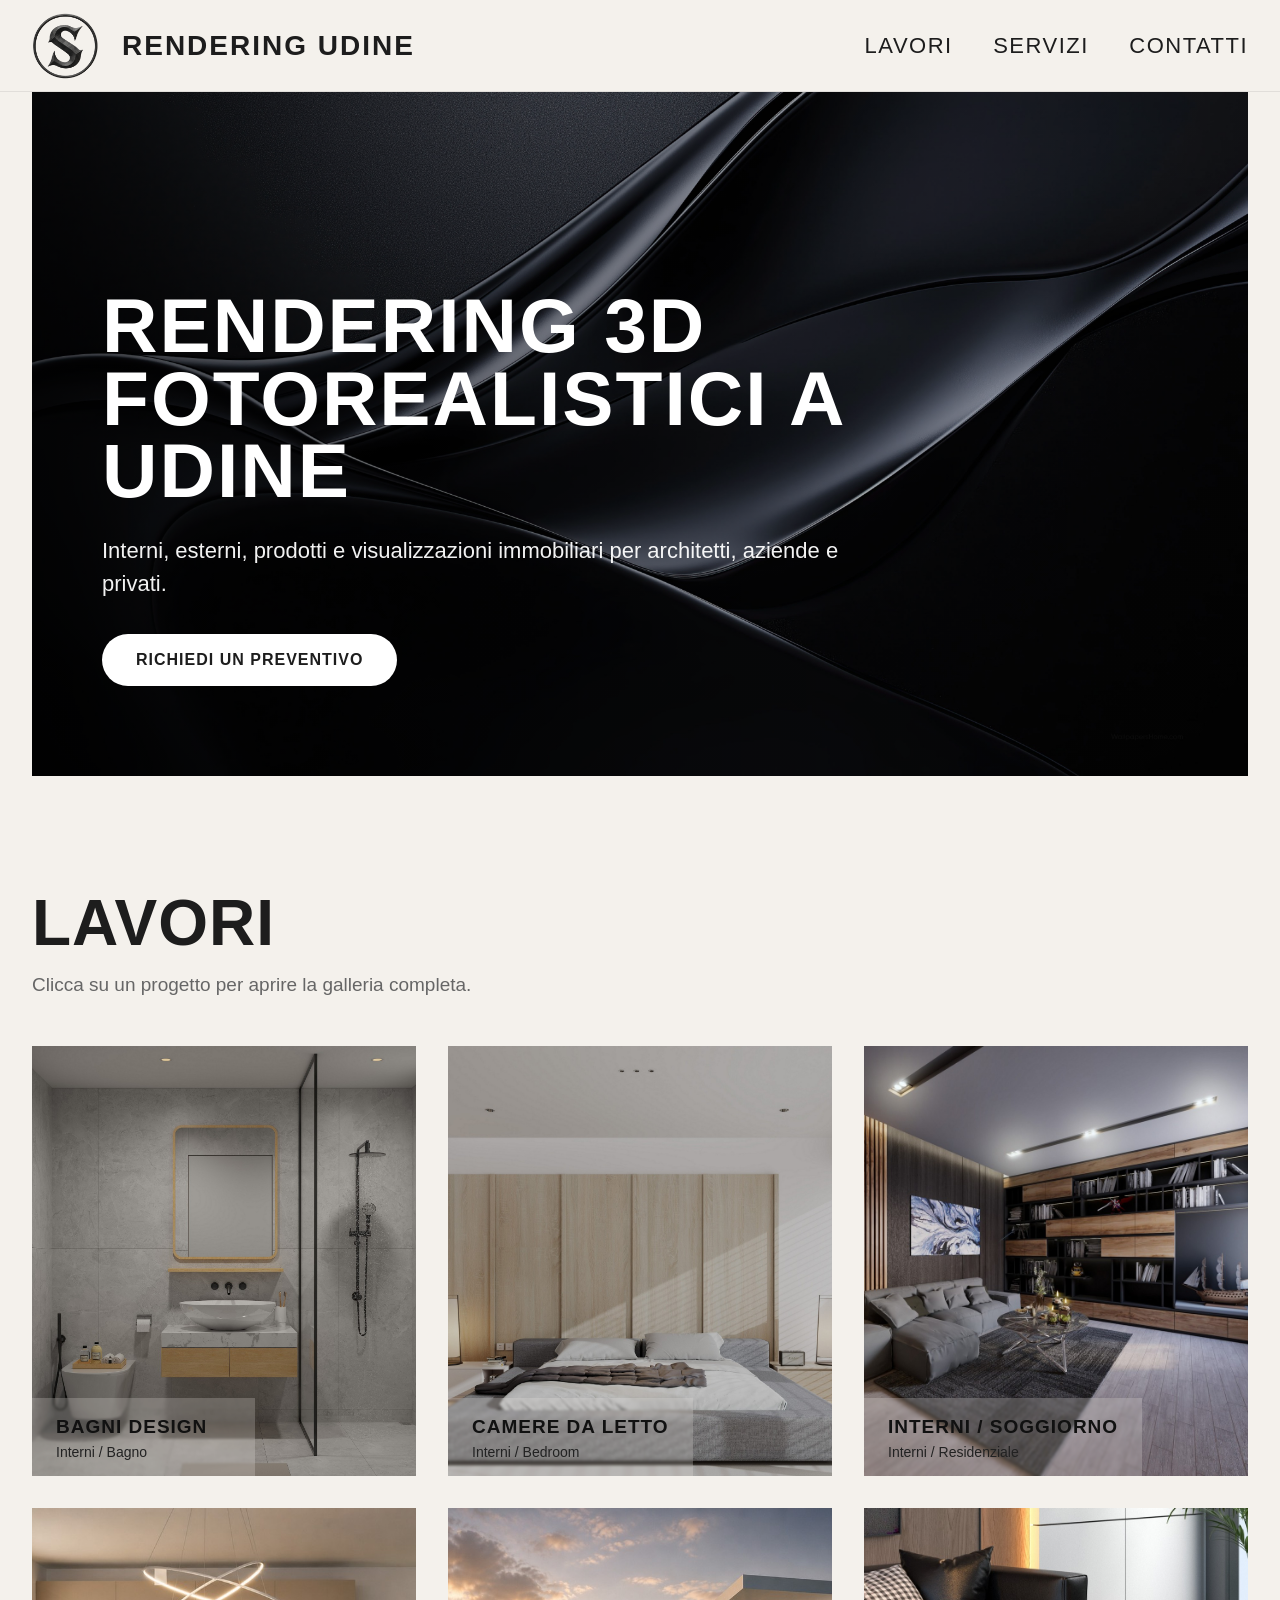
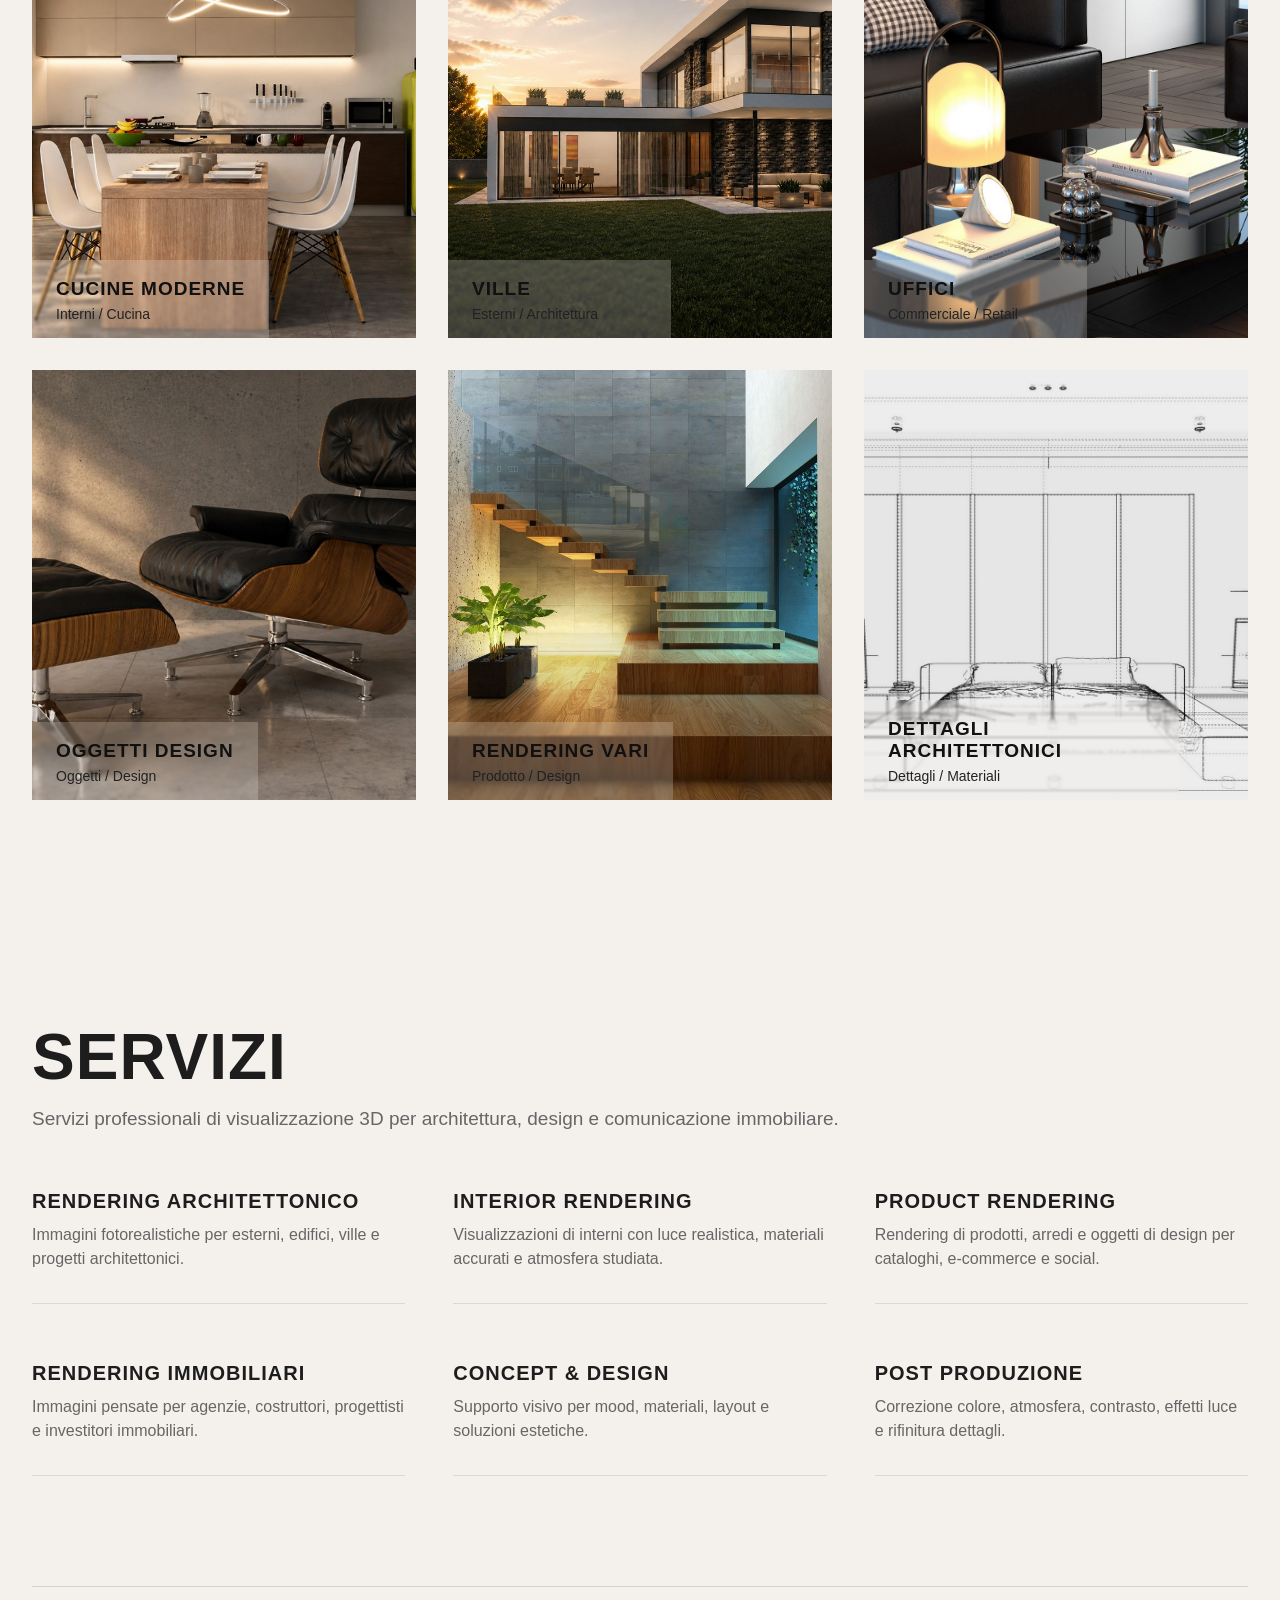
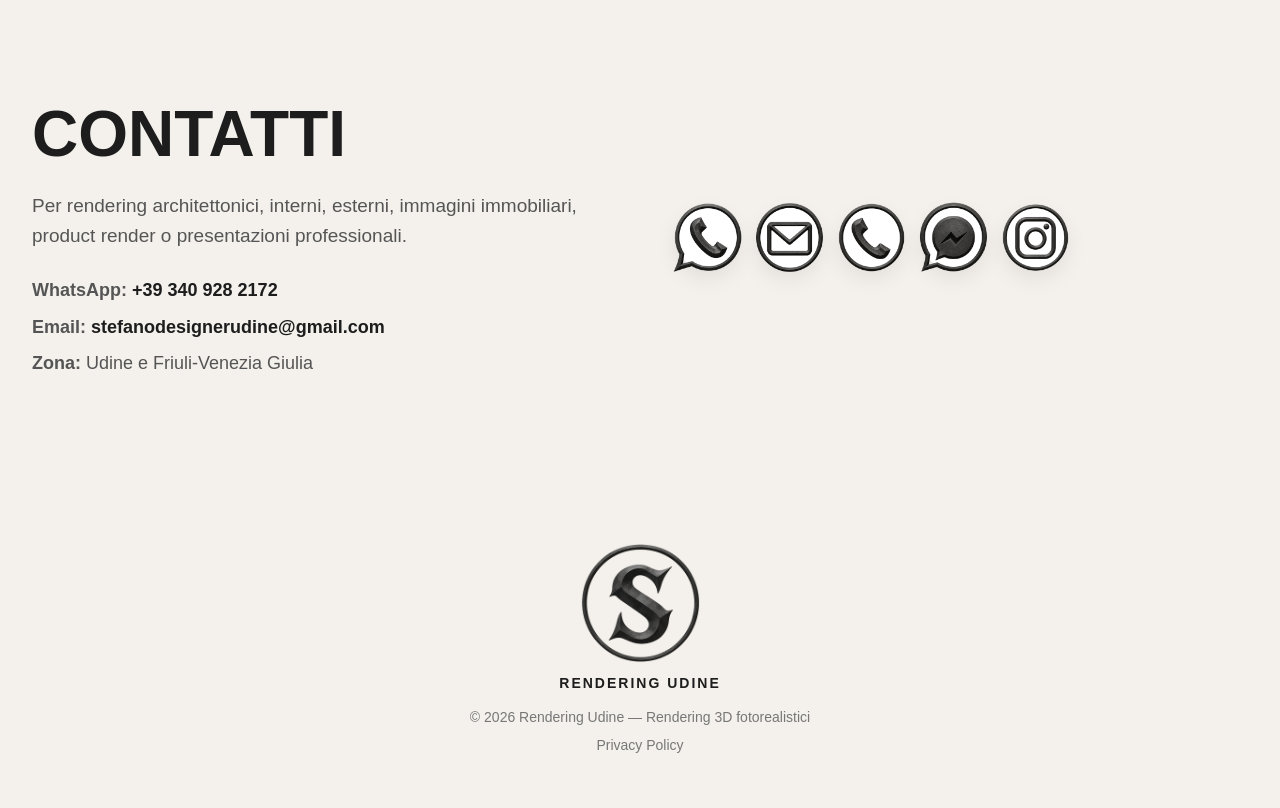
==== commit 446ee0fb: "Add files via upload" ====
--- a/index.html
+++ b/index.html
@@ -115,7 +115,7 @@
 		<div class="work"
 			data-title="Oggetti Design"
 			data-description="Render di oggetti moderni, arredi e materiali professionali."
-			data-images="images/oggetto-01.jpg|images/oggetto-02.jpg|images/oggetto-03.jpg|images/oggetto-04.jpg">
+			data-images="images/oggetto-01.jpg|images/oggetto-02.jpg|images/oggetto-03.jpg|images/oggetto-04.jpg|images/oggetto-05.jpg">
 			<img src="images/oggetto-01.jpg" alt="Rendering oggetto design" style="--w: 100%; --h: 360px; --mobile-h: 300px;">
 			<div class="work-info">
 				<h3>Oggetti Design</h3>
--- a/style.css
+++ b/style.css
@@ -1,706 +1,766 @@
-* {
-	margin: 0;
-	padding: 0;
-	box-sizing: border-box;
-}
-
-html {
-	scroll-behavior: smooth;
-}
-
-body {
-	font-family: Arial, Helvetica, sans-serif;
-	background: #f4f1ec;
-	color: #1d1d1d;
-}
-
-img {
-	width: var(--w, auto);
-	height: var(--h, auto);
-}
-
-/* HEADER */
-header {
-	position: fixed;
-	top: 0;
-	left: 0;
-	width: 100%;
-	z-index: 100;
-	background: rgba(244, 241, 236, 0.92);
-	backdrop-filter: blur(12px);
-	border-bottom: 1px solid rgba(0,0,0,0.08);
-}
-
-.navbar {
-	max-width: 1400px;
-	margin: auto;
-	padding: 18px 40px;
-	display: flex;
-	justify-content: space-between;
-	align-items: center;
-}
-
-.logo-area {
-	display: flex;
-	align-items: center;
-	gap: 24px;
-}
-
-.logo-area img {
-	object-fit: contain;
-}
-
-.logo-text {
-	font-size: 28px;
-	font-weight: 700;
-	letter-spacing: 2px;
-	text-transform: uppercase;
-}
-
-nav a {
-	margin-left: 28px;
-	text-decoration: none;
-	color: #1d1d1d;
-	font-size: 22px;
-	text-transform: uppercase;
-	letter-spacing: 1.5px;
-}
-
-nav a:hover {
-	color: #8a6a43;
-}
-
-/* HERO */
-.hero {
-	height: var(--hero-h, 90vh);
-	position: relative;
-	overflow: hidden;
-	display: flex;
-	align-items: flex-end;
-	padding: 0 40px 80px;
-	color: white;
-}
-
-.hero img {
-	position: absolute;
-	inset: 0;
-	object-fit: cover;
-	object-position: center;
-	z-index: 0;
-}
-
-.hero::after {
-	content: "";
-	position: absolute;
-	inset: 0;
-	background: linear-gradient(
-		rgba(0,0,0,0.25),
-		rgba(0,0,0,0.55)
-	);
-	z-index: 1;
-}
-
-.hero-content {
-	position: relative;
-	z-index: 2;
-	max-width: 900px;
-}
-
-.hero h1 {
-	font-size: clamp(42px, 7vw, 96px);
-	line-height: 0.95;
-	text-transform: uppercase;
-	letter-spacing: 2px;
-	margin-bottom: 24px;
-}
-
-.hero p {
-	font-size: 20px;
-	max-width: 680px;
-	line-height: 1.5;
-	color: rgba(255,255,255,0.92);
-}
-
-.hero-button {
-	display: inline-block;
-	margin-top: 28px;
-	padding: 16px 28px;
-	background: white;
-	color: #1d1d1d;
-	text-decoration: none;
-	text-transform: uppercase;
-	letter-spacing: 1px;
-	font-weight: 700;
-	border-radius: 999px;
-	transition: transform 0.25s ease, background 0.25s ease;
-}
-
-.hero-button:hover {
-	transform: translateY(-3px);
-	background: #e8ded0;
-}
-
-/* SEZIONI */
-section {
-	max-width: 1400px;
-	margin: auto;
-	padding: 100px 40px;
-}
-
-.section-title {
-	margin-bottom: 45px;
-}
-
-.section-title h2 {
-	font-size: clamp(34px, 5vw, 64px);
-	text-transform: uppercase;
-	letter-spacing: 1px;
-}
-
-.section-title p {
-	margin-top: 14px;
-	color: #666;
-	font-size: 18px;
-}
-
-/* GALLERY DESKTOP */
-.gallery {
-	display: grid;
-	grid-template-columns: repeat(3, 1fr);
-	gap: 26px;
-}
-
-.work {
-	cursor: pointer;
-	overflow: hidden;
-	position: relative;
-}
-
-.work img {
-	object-fit: cover;
-	display: block;
-	transition: transform 0.45s ease;
-}
-
-.work:hover img {
-	transform: scale(1.045);
-}
-
-/* TESTO SOPRA IMMAGINE */
-.work-info {
-	position: absolute;
-	left: 0;
-	bottom: 0;
-	z-index: 4;
-	padding: 18px 24px 16px;
-	min-width: 58%;
-	max-width: 82%;
-	background: rgba(244, 241, 236, 0.22);
-	backdrop-filter: blur(1px);
-}
-
-.work-info h3 {
-	font-size: 18px;
-	text-transform: uppercase;
-	letter-spacing: 1px;
-	color: #111;
-}
-
-.work-info p {
-	margin-top: 6px;
-	color: #222;
-	font-size: 14px;
-}
-
-.mobile-gallery-arrow {
-	display: none;
-}
-
-/* SERVIZI */
-.services {
-	display: grid;
-	grid-template-columns: repeat(3, 1fr);
-	gap: 40px;
-	margin-top: 40px;
-}
-
-.service {
-	padding: 10px 0 28px;
-	border-bottom: 1px solid rgba(0,0,0,0.1);
-}
-
-.service h3 {
-	font-size: 18px;
-	text-transform: uppercase;
-	letter-spacing: 1px;
-	margin-bottom: 10px;
-}
-
-.service p {
-	color: #666;
-	line-height: 1.5;
-	font-size: 15px;
-}
-
-/* CONTATTI */
-.contact {
-	border-top: 1px solid rgba(0,0,0,0.12);
-	display: grid;
-	grid-template-columns: 1fr 1fr;
-	gap: 60px;
-}
-
-.contact h2 {
-	font-size: clamp(34px, 5vw, 64px);
-	text-transform: uppercase;
-}
-
-.contact p {
-	font-size: 18px;
-	line-height: 1.6;
-	color: #555;
-	margin-top: 20px;
-}
-
-.contact-details {
-	margin-top: 24px;
-}
-
-.contact-details p {
-	margin-top: 8px;
-	font-size: 17px;
-}
-
-.contact-details a {
-	color: #1d1d1d;
-	text-decoration: none;
-	font-weight: 700;
-}
-
-.contact-details a:hover {
-	color: #8a6a43;
-}
-
-.contact-icons {
-	display: flex;
-	align-items: center;
-	flex-wrap: wrap;
-	gap: 18px;
-}
-
-.contact-icons a {
-	width: 64px;
-	height: 64px;
-	display: inline-flex;
-	align-items: center;
-	justify-content: center;
-	border-radius: 50%;
-	background: white;
-	box-shadow: 0 8px 22px rgba(0,0,0,0.08);
-	transition: transform 0.25s ease;
-}
-
-.contact-icons a:hover {
-	transform: translateY(-4px);
-}
-
-.contact-icons img {
-	object-fit: contain;
-}
-
-/* FOOTER */
-footer {
-	padding: 45px 40px;
-	text-align: center;
-	color: #777;
-	font-size: 14px;
-}
-
-.footer-logo {
-	margin-bottom: 18px;
-}
-
-.footer-logo img {
-	object-fit: contain;
-	display: block;
-	margin: 0 auto 12px;
-}
-
-.footer-logo strong {
-	display: block;
-	color: #1d1d1d;
-	text-transform: uppercase;
-	letter-spacing: 2px;
-}
-
-.footer-links {
-	margin-top: 12px;
-}
-
-.footer-links a {
-	color: #777;
-	text-decoration: none;
-	font-size: 14px;
-}
-
-.footer-links a:hover {
-	color: #1d1d1d;
-}
-
-/* LIGHTBOX */
-.lightbox {
-	position: fixed;
-	inset: 0;
-	background: rgba(0,0,0,0.94);
-	z-index: 999;
-	display: none;
-	align-items: center;
-	justify-content: center;
-	padding: 40px;
-}
-
-.lightbox.active {
-	display: flex;
-}
-
-.lightbox-content {
-	max-width: 1200px;
-	width: 100%;
-}
-
-.lightbox img {
-	width: 100%;
-	max-height: 76vh;
-	object-fit: contain;
-	display: block;
-}
-
-.lightbox-text {
-	color: white;
-	margin-top: 18px;
-	display: flex;
-	justify-content: space-between;
-	gap: 30px;
-}
-
-.lightbox-text h3 {
-	font-size: 26px;
-	text-transform: uppercase;
-}
-
-.lightbox-text p {
-	color: rgba(255,255,255,0.75);
-	max-width: 650px;
-	line-height: 1.5;
-}
-
-.close {
-	position: fixed;
-	top: 25px;
-	right: 35px;
-	color: white;
-	font-size: 42px;
-	cursor: pointer;
-	z-index: 1000;
-}
-
-.arrow {
-	position: fixed;
-	top: 50%;
-	transform: translateY(-50%);
-	color: white;
-	font-size: 58px;
-	cursor: pointer;
-	z-index: 1000;
-	user-select: none;
-	padding: 20px;
-}
-
-.arrow.left {
-	left: 25px;
-}
-
-.arrow.right {
-	right: 25px;
-}
-
-.counter {
-	position: fixed;
-	bottom: 24px;
-	left: 50%;
-	transform: translateX(-50%);
-	color: rgba(255,255,255,0.8);
-	font-size: 15px;
-	letter-spacing: 1px;
-}
-
-/* PRIVACY */
-.privacy-page {
-	padding-top: 180px;
-	max-width: 1000px;
-}
-
-.privacy-content p {
-	font-size: 18px;
-	line-height: 1.7;
-	color: #555;
-	margin-top: 18px;
-}
-
-.privacy-content h3 {
-	font-size: 22px;
-	text-transform: uppercase;
-	letter-spacing: 1px;
-	margin-top: 40px;
-	margin-bottom: 10px;
-}
-
-.privacy-content ul {
-	margin-top: 18px;
-	margin-left: 24px;
-	line-height: 1.8;
-	color: #555;
-	font-size: 18px;
-}
-
-.privacy-content a {
-	color: #1d1d1d;
-	font-weight: 700;
-	text-decoration: none;
-}
-
-.privacy-content a:hover {
-	color: #8a6a43;
-}
-
-/* DESKTOP MEDIO */
-@media (max-width: 1920px) {
-	.navbar,
-	section {
-		max-width: 1200px;
-	}
-
-	.gallery,
-	.services {
-		grid-template-columns: repeat(3, 1fr);
-	}
-}
-
-/* TABLET / PICCOLI LAPTOP */
-@media (max-width: 1024px) {
-	.gallery,
-	.services {
-		grid-template-columns: repeat(2, 1fr);
-	}
-
-	.contact {
-		grid-template-columns: 1fr;
-	}
-
-	.logo-text {
-		font-size: 22px;
-	}
-
-	nav a {
-		font-size: 18px;
-	}
-}
-
-/* TABLET VERTICALE */
-@media (max-width: 768px) {
-	.navbar {
-		padding: 14px 24px;
-	}
-
-	.logo-area {
-		gap: 14px;
-	}
-
-	.logo-text {
-		font-size: 18px;
-	}
-
-	nav a {
-		margin-left: 14px;
-		font-size: 14px;
-	}
-
-	.hero {
-		height: var(--hero-mobile-h, 80vh);
-		padding: 0 24px 60px;
-	}
-
-	.hero-button {
-		padding: 14px 22px;
-		font-size: 14px;
-	}
-
-	.gallery,
-	.services {
-		grid-template-columns: 1fr;
-	}
-}
-
-/* SMARTPHONE */
-@media (max-width: 480px) {
-	.navbar {
-		flex-direction: column;
-		gap: 12px;
-	}
-
-	.logo-area img {
-		width: var(--mw, var(--w, 40px));
-		height: var(--mh, var(--h, 40px));
-	}
-
-	nav a {
-		margin: 0 8px;
-		font-size: 13px;
-	}
-
-	.logo-text {
-		font-size: 16px;
-	}
-
-	.hero h1 {
-		font-size: 38px;
-	}
-
-	.hero p {
-		font-size: 16px;
-	}
-
-	section {
-		padding: 60px 20px;
-	}
-
-	.gallery {
-		display: grid;
-		grid-template-columns: 1fr;
-		gap: 26px;
-	}
-
-	.work {
-		position: relative;
-		overflow: hidden;
-	}
-
-	.work img {
-		width: 100%;
-		height: var(--mobile-h, 300px);
-		object-fit: cover;
-	}
-
-	.work-info {
-		left: 0;
-		bottom: 0;
-		min-width: 62%;
-		max-width: 86%;
-		padding: 14px 18px 12px;
-		background: rgba(244, 241, 236, 0.22);
-	}
-
-	.work-info h3 {
-		font-size: 18px;
-	}
-
-	.work-info p {
-		font-size: 14px;
-		margin-top: 4px;
-	}
-
-	.mobile-gallery-arrow {
-		display: flex;
-		position: absolute;
-		top: 45%;
-		transform: translateY(-50%);
-		width: 42px;
-		height: 42px;
-		border-radius: 50%;
-		border: none;
-		background: rgba(255,255,255,0.88);
-		color: #1d1d1d;
-		font-size: 28px;
-		font-weight: 700;
-		align-items: center;
-		justify-content: center;
-		z-index: 5;
-		cursor: pointer;
-		box-shadow: 0 6px 18px rgba(0,0,0,0.18);
-	}
-
-	.mobile-gallery-arrow.left {
-		left: 10px;
-	}
-
-	.mobile-gallery-arrow.right {
-		right: 10px;
-	}
-
-	.lightbox {
-		padding: 20px;
-	}
-
-	.lightbox-text {
-		flex-direction: column;
-	}
-
-	.arrow {
-		font-size: 42px;
-		padding: 10px;
-	}
-
-	.arrow.left {
-		left: 5px;
-	}
-
-	.arrow.right {
-		right: 5px;
-	}
-}
-
-/* SMARTPHONE PICCOLI 320PX */
-@media (max-width: 320px) {
-	.logo-text {
-		font-size: 13px;
-	}
-
-	nav a {
-		font-size: 11px;
-		margin: 0 5px;
-	}
-
-	.hero h1 {
-		font-size: 32px;
-	}
-
-	.hero p {
-		font-size: 14px;
-	}
-
-	section {
-		padding: 50px 16px;
-	}
-
-	.work img {
-		height: 260px;
-	}
-
-	.work-info {
-		padding: 12px 14px 10px;
-	}
-
-	.work-info h3 {
-		font-size: 16px;
-	}
-
-	.work-info p {
-		font-size: 13px;
-	}
-
-	.mobile-gallery-arrow {
-		width: 36px;
-		height: 36px;
-		font-size: 24px;
-	}
-}+* {
+	margin: 0;
+	padding: 0;
+	box-sizing: border-box;
+}
+
+:root {
+	--header-h: 92px;
+	--page-w: 95vw;
+	--page-max: 1900px;
+}
+
+html {
+	scroll-behavior: smooth;
+}
+
+body {
+	font-family: Arial, Helvetica, sans-serif;
+	background: #f4f1ec;
+	color: #1d1d1d;
+	overflow-x: hidden;
+}
+
+img {
+	width: var(--w, auto);
+	height: var(--h, auto);
+}
+
+/* HEADER */
+header {
+	position: fixed;
+	top: 0;
+	left: 0;
+	width: 100%;
+	height: var(--header-h);
+	z-index: 100;
+	background: rgba(244, 241, 236, 0.94);
+	backdrop-filter: blur(12px);
+	border-bottom: 1px solid rgba(0,0,0,0.08);
+}
+
+.navbar {
+	width: var(--page-w);
+	max-width: var(--page-max);
+	height: 100%;
+	margin: auto;
+	padding: 12px 0;
+	display: flex;
+	justify-content: space-between;
+	align-items: center;
+}
+
+.logo-area {
+	display: flex;
+	align-items: center;
+	gap: 24px;
+}
+
+.logo-area img {
+	object-fit: contain;
+}
+
+.logo-text {
+	font-size: 28px;
+	font-weight: 700;
+	letter-spacing: 2px;
+	text-transform: uppercase;
+}
+
+nav a {
+	margin-left: 36px;
+	text-decoration: none;
+	color: #1d1d1d;
+	font-size: 22px;
+	text-transform: uppercase;
+	letter-spacing: 1.5px;
+}
+
+nav a:hover {
+	color: #8a6a43;
+}
+
+/* HERO */
+.hero {
+	width: var(--page-w);
+	max-width: var(--page-max);
+	height: 76vh;
+	min-height: 560px;
+	margin: var(--header-h) auto 0;
+	position: relative;
+	overflow: hidden;
+	display: flex;
+	align-items: flex-end;
+	padding: 0 70px 90px;
+	color: white;
+}
+
+.hero img {
+	position: absolute;
+	inset: 0;
+	width: 100%;
+	height: 100%;
+	object-fit: cover;
+	object-position: center;
+	z-index: 0;
+}
+
+.hero::after {
+	content: "";
+	position: absolute;
+	inset: 0;
+	background: linear-gradient(
+		90deg,
+		rgba(0,0,0,0.72) 0%,
+		rgba(0,0,0,0.45) 42%,
+		rgba(0,0,0,0.18) 100%
+	);
+	z-index: 1;
+}
+
+.hero-content {
+	position: relative;
+	z-index: 2;
+	max-width: 950px;
+}
+
+.hero h1 {
+	font-size: clamp(54px, 6vw, 118px);
+	line-height: 0.94;
+	text-transform: uppercase;
+	letter-spacing: 2px;
+	margin-bottom: 28px;
+}
+
+.hero p {
+	font-size: 22px;
+	max-width: 760px;
+	line-height: 1.5;
+	color: rgba(255,255,255,0.95);
+}
+
+.hero-button {
+	display: inline-block;
+	margin-top: 34px;
+	padding: 17px 34px;
+	background: white;
+	color: #1d1d1d;
+	text-decoration: none;
+	text-transform: uppercase;
+	letter-spacing: 1px;
+	font-weight: 700;
+	border-radius: 999px;
+	transition: transform 0.25s ease, background 0.25s ease;
+}
+
+.hero-button:hover {
+	transform: translateY(-3px);
+	background: #e8ded0;
+}
+
+/* SEZIONI */
+section:not(.hero) {
+	width: var(--page-w);
+	max-width: var(--page-max);
+	margin: auto;
+	padding: 110px 0;
+}
+
+.section-title {
+	margin-bottom: 50px;
+}
+
+.section-title h2 {
+	font-size: clamp(42px, 5vw, 76px);
+	text-transform: uppercase;
+	letter-spacing: 1px;
+}
+
+.section-title p {
+	margin-top: 14px;
+	color: #666;
+	font-size: 19px;
+}
+
+/* GALLERY DESKTOP */
+.gallery {
+	display: grid;
+	grid-template-columns: repeat(3, 1fr);
+	gap: 32px;
+}
+
+.work {
+	cursor: pointer;
+	overflow: hidden;
+	position: relative;
+	background: #ddd;
+}
+
+.work img {
+	width: 100%;
+	height: 430px;
+	object-fit: cover;
+	display: block;
+	transition: transform 0.45s ease;
+}
+
+.work:hover img {
+	transform: scale(1.045);
+}
+
+/* TESTO SOPRA IMMAGINE */
+.work-info {
+	position: absolute;
+	left: 0;
+	bottom: 0;
+	z-index: 4;
+	padding: 18px 24px 16px;
+	min-width: 58%;
+	max-width: 82%;
+	background: rgba(244, 241, 236, 0.22);
+	backdrop-filter: blur(1px);
+}
+
+.work-info h3 {
+	font-size: 19px;
+	text-transform: uppercase;
+	letter-spacing: 1px;
+	color: #111;
+}
+
+.work-info p {
+	margin-top: 6px;
+	color: #222;
+	font-size: 14px;
+}
+
+.mobile-gallery-arrow {
+	display: none;
+}
+
+/* SERVIZI */
+.services {
+	display: grid;
+	grid-template-columns: repeat(3, 1fr);
+	gap: 48px;
+	margin-top: 40px;
+}
+
+.service {
+	padding: 10px 0 32px;
+	border-bottom: 1px solid rgba(0,0,0,0.1);
+}
+
+.service h3 {
+	font-size: 20px;
+	text-transform: uppercase;
+	letter-spacing: 1px;
+	margin-bottom: 10px;
+}
+
+.service p {
+	color: #666;
+	line-height: 1.5;
+	font-size: 16px;
+}
+
+/* CONTATTI */
+.contact {
+	border-top: 1px solid rgba(0,0,0,0.12);
+	display: grid;
+	grid-template-columns: 1fr 1fr;
+	gap: 70px;
+}
+
+.contact h2 {
+	font-size: clamp(42px, 5vw, 76px);
+	text-transform: uppercase;
+}
+
+.contact p {
+	font-size: 19px;
+	line-height: 1.6;
+	color: #555;
+	margin-top: 20px;
+}
+
+.contact-details {
+	margin-top: 24px;
+}
+
+.contact-details p {
+	margin-top: 8px;
+	font-size: 18px;
+}
+
+.contact-details a {
+	color: #1d1d1d;
+	text-decoration: none;
+	font-weight: 700;
+}
+
+.contact-details a:hover {
+	color: #8a6a43;
+}
+
+.contact-icons {
+	display: flex;
+	align-items: center;
+	flex-wrap: wrap;
+	gap: 18px;
+}
+
+.contact-icons a {
+	width: 64px;
+	height: 64px;
+	display: inline-flex;
+	align-items: center;
+	justify-content: center;
+	border-radius: 50%;
+	background: white;
+	box-shadow: 0 8px 22px rgba(0,0,0,0.08);
+	transition: transform 0.25s ease;
+}
+
+.contact-icons a:hover {
+	transform: translateY(-4px);
+}
+
+.contact-icons img {
+	object-fit: contain;
+}
+
+/* FOOTER */
+footer {
+	padding: 55px 40px;
+	text-align: center;
+	color: #777;
+	font-size: 14px;
+}
+
+.footer-logo {
+	margin-bottom: 18px;
+}
+
+.footer-logo img {
+	object-fit: contain;
+	display: block;
+	margin: 0 auto 12px;
+}
+
+.footer-logo strong {
+	display: block;
+	color: #1d1d1d;
+	text-transform: uppercase;
+	letter-spacing: 2px;
+}
+
+.footer-links {
+	margin-top: 12px;
+}
+
+.footer-links a {
+	color: #777;
+	text-decoration: none;
+	font-size: 14px;
+}
+
+.footer-links a:hover {
+	color: #1d1d1d;
+}
+
+/* LIGHTBOX */
+.lightbox {
+	position: fixed;
+	inset: 0;
+	background: rgba(0,0,0,0.94);
+	z-index: 999;
+	display: none;
+	align-items: center;
+	justify-content: center;
+	padding: 40px;
+}
+
+.lightbox.active {
+	display: flex;
+}
+
+.lightbox-content {
+	max-width: 1400px;
+	width: 100%;
+}
+
+.lightbox img {
+	width: 100%;
+	max-height: 76vh;
+	object-fit: contain;
+	display: block;
+}
+
+.lightbox-text {
+	color: white;
+	margin-top: 18px;
+	display: flex;
+	justify-content: space-between;
+	gap: 30px;
+}
+
+.lightbox-text h3 {
+	font-size: 26px;
+	text-transform: uppercase;
+}
+
+.lightbox-text p {
+	color: rgba(255,255,255,0.75);
+	max-width: 650px;
+	line-height: 1.5;
+}
+
+.close {
+	position: fixed;
+	top: 25px;
+	right: 35px;
+	color: white;
+	font-size: 42px;
+	cursor: pointer;
+	z-index: 1000;
+}
+
+.arrow {
+	position: fixed;
+	top: 50%;
+	transform: translateY(-50%);
+	color: white;
+	font-size: 58px;
+	cursor: pointer;
+	z-index: 1000;
+	user-select: none;
+	padding: 20px;
+}
+
+.arrow.left {
+	left: 25px;
+}
+
+.arrow.right {
+	right: 25px;
+}
+
+.counter {
+	position: fixed;
+	bottom: 24px;
+	left: 50%;
+	transform: translateX(-50%);
+	color: rgba(255,255,255,0.8);
+	font-size: 15px;
+	letter-spacing: 1px;
+}
+
+/* PRIVACY */
+.privacy-page {
+	padding-top: 180px;
+	max-width: 1000px;
+}
+
+.privacy-content p {
+	font-size: 18px;
+	line-height: 1.7;
+	color: #555;
+	margin-top: 18px;
+}
+
+.privacy-content h3 {
+	font-size: 22px;
+	text-transform: uppercase;
+	letter-spacing: 1px;
+	margin-top: 40px;
+	margin-bottom: 10px;
+}
+
+.privacy-content ul {
+	margin-top: 18px;
+	margin-left: 24px;
+	line-height: 1.8;
+	color: #555;
+	font-size: 18px;
+}
+
+.privacy-content a {
+	color: #1d1d1d;
+	font-weight: 700;
+	text-decoration: none;
+}
+
+.privacy-content a:hover {
+	color: #8a6a43;
+}
+
+/* SCHERMI GRANDI */
+@media (min-width: 1600px) {
+	.work img {
+		height: 520px;
+	}
+
+	.hero {
+		height: 78vh;
+		min-height: 640px;
+	}
+}
+
+/* TABLET / PICCOLI LAPTOP */
+@media (max-width: 1024px) {
+	:root {
+		--header-h: 88px;
+		--page-w: 94vw;
+	}
+
+	.gallery,
+	.services {
+		grid-template-columns: repeat(2, 1fr);
+	}
+
+	.work img {
+		height: 390px;
+	}
+
+	.contact {
+		grid-template-columns: 1fr;
+	}
+
+	.logo-text {
+		font-size: 22px;
+	}
+
+	nav a {
+		font-size: 18px;
+		margin-left: 24px;
+	}
+
+	.hero {
+		padding: 0 42px 70px;
+		min-height: 520px;
+	}
+
+	.hero h1 {
+		font-size: clamp(48px, 8vw, 88px);
+	}
+}
+
+/* TABLET VERTICALE */
+@media (max-width: 768px) {
+	:root {
+		--header-h: 86px;
+		--page-w: 94vw;
+	}
+
+	.navbar {
+		padding: 12px 0;
+	}
+
+	.logo-area {
+		gap: 14px;
+	}
+
+	.logo-text {
+		font-size: 18px;
+	}
+
+	nav a {
+		margin-left: 14px;
+		font-size: 14px;
+	}
+
+	.hero {
+		height: 68vh;
+		min-height: 500px;
+		padding: 0 28px 56px;
+	}
+
+	.hero-button {
+		padding: 14px 22px;
+		font-size: 14px;
+	}
+
+	.gallery,
+	.services {
+		grid-template-columns: 1fr;
+	}
+
+	.work img {
+		height: 420px;
+	}
+}
+
+/* SMARTPHONE */
+@media (max-width: 480px) {
+	:root {
+		--header-h: 118px;
+		--page-w: 94vw;
+	}
+
+	.navbar {
+		flex-direction: column;
+		gap: 10px;
+		justify-content: center;
+	}
+
+	.logo-area img {
+		width: var(--mw, var(--w, 40px));
+		height: var(--mh, var(--h, 40px));
+	}
+
+	nav a {
+		margin: 0 8px;
+		font-size: 13px;
+	}
+
+	.logo-text {
+		font-size: 16px;
+	}
+
+	.hero {
+		height: 64vh;
+		min-height: 460px;
+		padding: 0 22px 46px;
+	}
+
+	.hero h1 {
+		font-size: 38px;
+	}
+
+	.hero p {
+		font-size: 16px;
+	}
+
+	section:not(.hero) {
+		padding: 60px 0;
+	}
+
+	.gallery {
+		display: grid;
+		grid-template-columns: 1fr;
+		gap: 26px;
+	}
+
+	.work {
+		position: relative;
+		overflow: hidden;
+	}
+
+	.work img {
+		width: 100%;
+		height: var(--mobile-h, 320px);
+		object-fit: cover;
+	}
+
+	.work-info {
+		left: 0;
+		bottom: 0;
+		min-width: 62%;
+		max-width: 86%;
+		padding: 14px 18px 12px;
+		background: rgba(244, 241, 236, 0.22);
+	}
+
+	.work-info h3 {
+		font-size: 18px;
+	}
+
+	.work-info p {
+		font-size: 14px;
+		margin-top: 4px;
+	}
+
+	.mobile-gallery-arrow {
+		display: flex;
+		position: absolute;
+		top: 45%;
+		transform: translateY(-50%);
+		width: 42px;
+		height: 42px;
+		border-radius: 50%;
+		border: none;
+		background: rgba(255,255,255,0.88);
+		color: #1d1d1d;
+		font-size: 28px;
+		font-weight: 700;
+		align-items: center;
+		justify-content: center;
+		z-index: 5;
+		cursor: pointer;
+		box-shadow: 0 6px 18px rgba(0,0,0,0.18);
+	}
+
+	.mobile-gallery-arrow.left {
+		left: 10px;
+	}
+
+	.mobile-gallery-arrow.right {
+		right: 10px;
+	}
+
+	.lightbox {
+		padding: 20px;
+	}
+
+	.lightbox-text {
+		flex-direction: column;
+	}
+
+	.arrow {
+		font-size: 42px;
+		padding: 10px;
+	}
+
+	.arrow.left {
+		left: 5px;
+	}
+
+	.arrow.right {
+		right: 5px;
+	}
+}
+
+/* SMARTPHONE PICCOLI */
+@media (max-width: 320px) {
+	.logo-text {
+		font-size: 13px;
+	}
+
+	nav a {
+		font-size: 11px;
+		margin: 0 5px;
+	}
+
+	.hero h1 {
+		font-size: 32px;
+	}
+
+	.hero p {
+		font-size: 14px;
+	}
+
+	.work img {
+		height: 270px;
+	}
+
+	.work-info {
+		padding: 12px 14px 10px;
+	}
+
+	.work-info h3 {
+		font-size: 16px;
+	}
+
+	.work-info p {
+		font-size: 13px;
+	}
+
+	.mobile-gallery-arrow {
+		width: 36px;
+		height: 36px;
+		font-size: 24px;
+	}
+}
+@media (max-width: 1600px){
+}
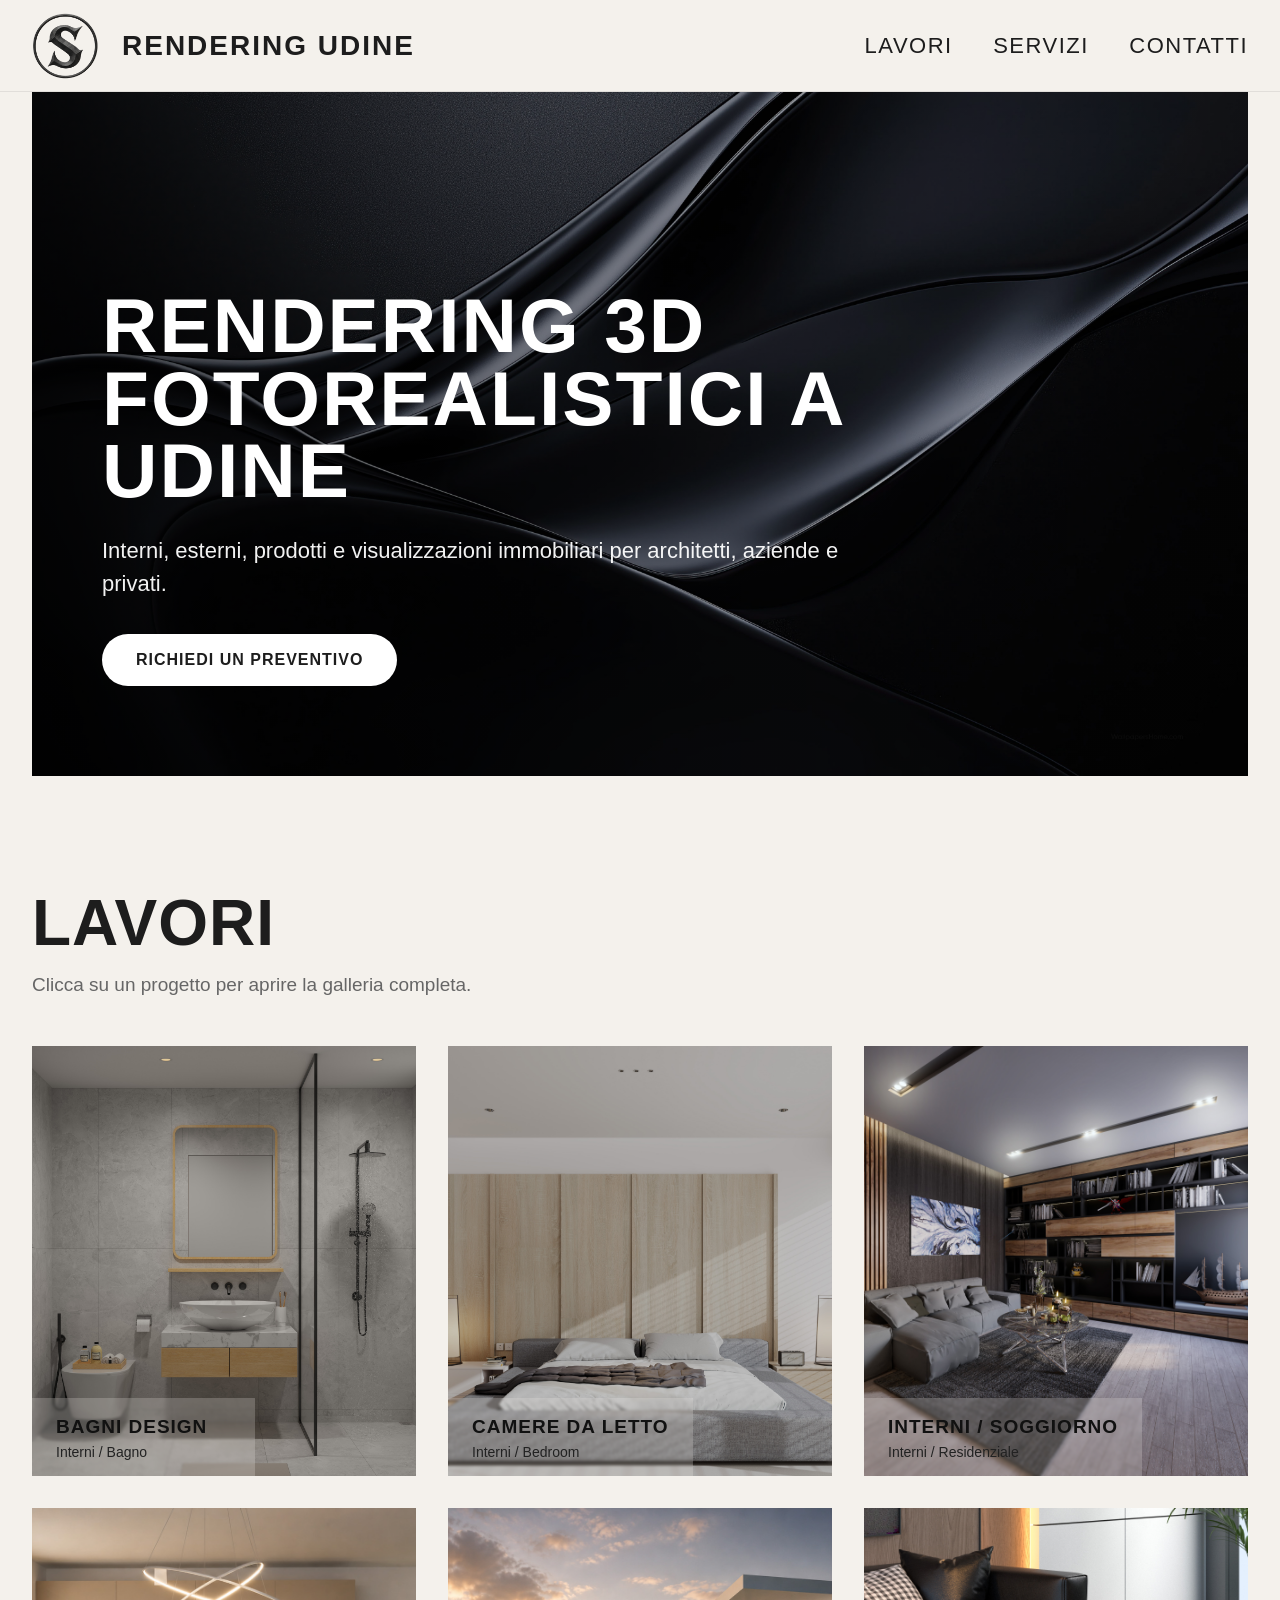
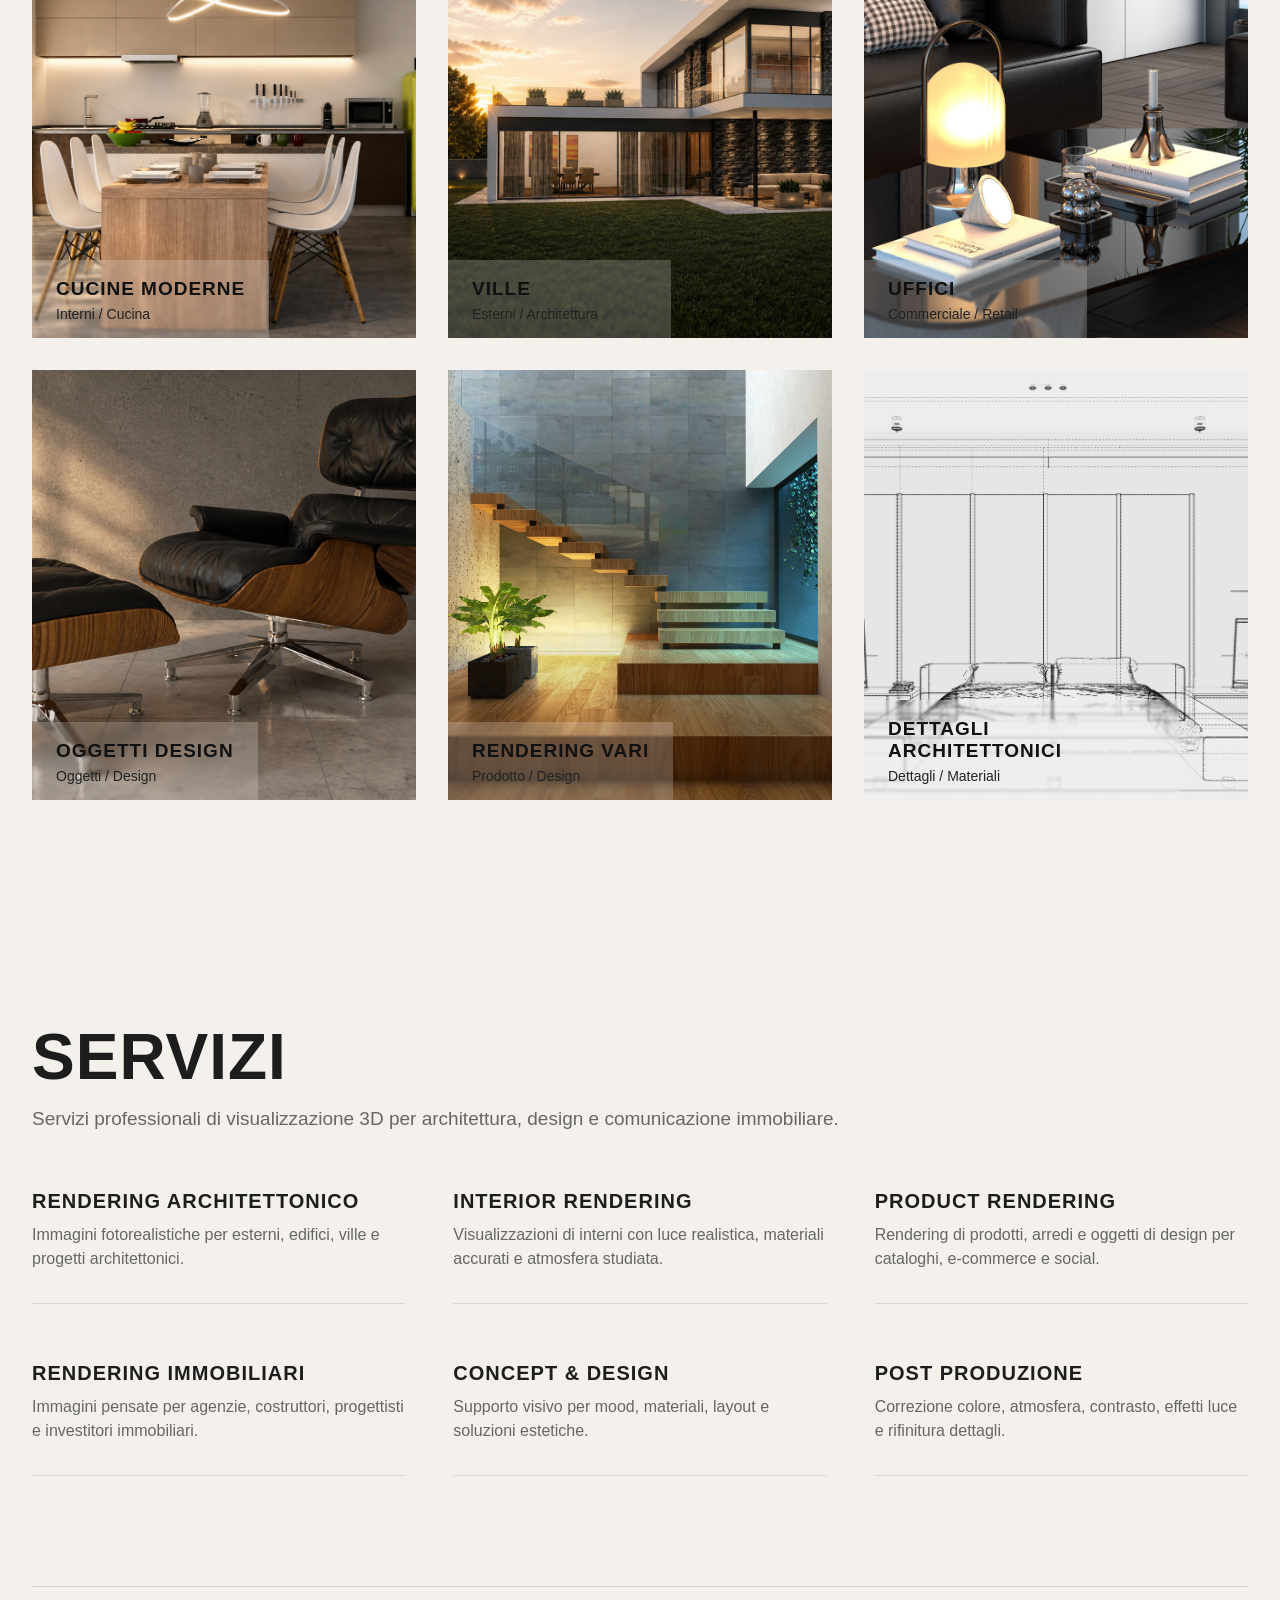
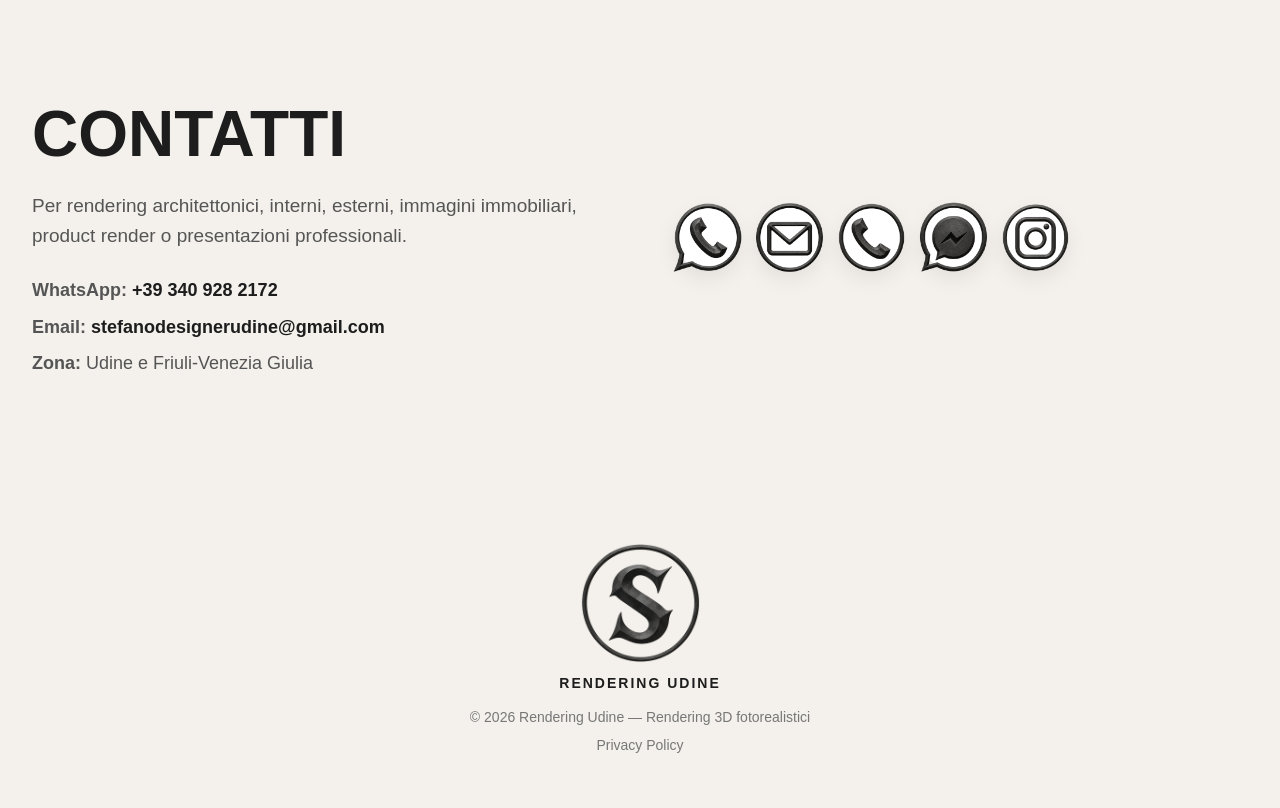
==== commit 7c032585: "Add files via upload" ====
--- a/index.html
+++ b/index.html
@@ -1,12 +1,38 @@
 <!DOCTYPE html>
 <html lang="it">
 <head>
-	<meta charset="UTF-8" />
-	<meta name="viewport" content="width=device-width, initial-scale=1.0" />
-	<meta name="google-site-verification" content="ynoSp8_gfHFVX7CMsCUGeGSd48qLYv6nNf-Ee8nhpNY" />
-
-	<title>Rendering 3D Udine | Interni, Esterni e Modellazione 3D</title>
-	<meta name="description" content="Rendering 3D fotorealistici a Udine per interni, esterni, prodotti, ville, uffici e visualizzazioni immobiliari.">
+	<meta charset="UTF-8">
+	<meta name="viewport" content="width=device-width, initial-scale=1.0">
+
+	<title>Rendering Udine | Rendering 3D Fotorealistici per Interni, Esterni e Prodotti</title>
+
+	<meta name="description" content="Rendering 3D fotorealistici a Udine per architetti, aziende e privati. Interni, esterni, ville, prodotti e visualizzazioni immobiliari professionali.">
+
+	<meta name="keywords" content="rendering udine, rendering 3d udine, render fotorealistici udine, rendering interni udine, rendering esterni udine, visualizzazione architettonica udine, rendering immobiliari friuli">
+
+	<meta name="author" content="Rendering Udine">
+
+	<meta name="robots" content="index, follow">
+
+	<meta name="google-site-verification" content="ynoSp8_gfHFVX7CMsCUGeGSd48qLYv6nNf-Ee8nhpNY">
+
+	<link rel="canonical" href="https://renderingudine.it/">
+
+	<!-- Open Graph -->
+	<meta property="og:type" content="website">
+	<meta property="og:url" content="https://renderingudine.it/">
+	<meta property="og:title" content="Rendering Udine | Rendering 3D Fotorealistici">
+	<meta property="og:description" content="Rendering 3D fotorealistici professionali per interni, esterni, prodotti e visualizzazioni immobiliari.">
+	<meta property="og:image" content="https://renderingudine.it/images/render-principale.jpg">
+
+	<!-- Twitter -->
+	<meta name="twitter:card" content="summary_large_image">
+	<meta name="twitter:title" content="Rendering Udine | Rendering 3D Fotorealistici">
+	<meta name="twitter:description" content="Rendering 3D fotorealistici professionali a Udine.">
+	<meta name="twitter:image" content="https://renderingudine.it/images/render-principale.jpg">
+
+	<!-- Favicon -->
+	<link rel="icon" type="image/png" href="assets/images/logoS.png">
 
 	<link rel="stylesheet" href="style.css">
 </head>
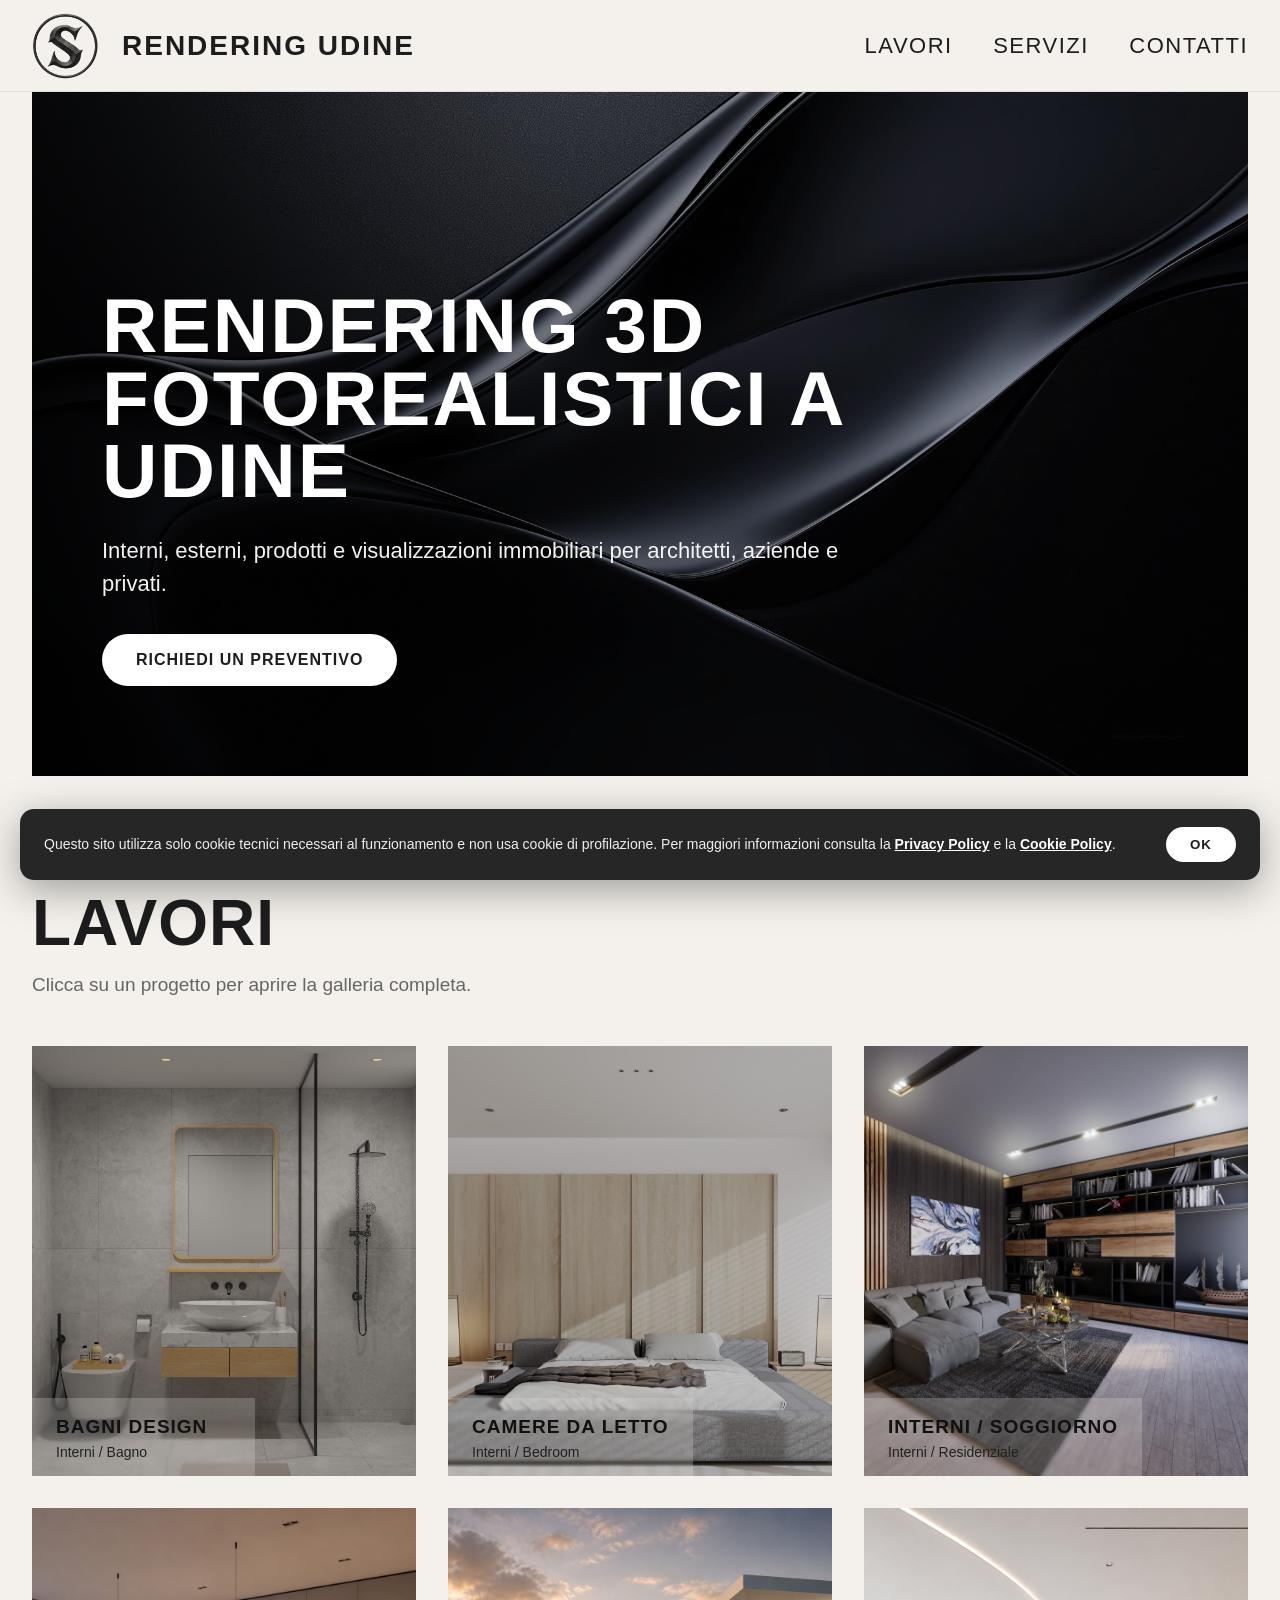
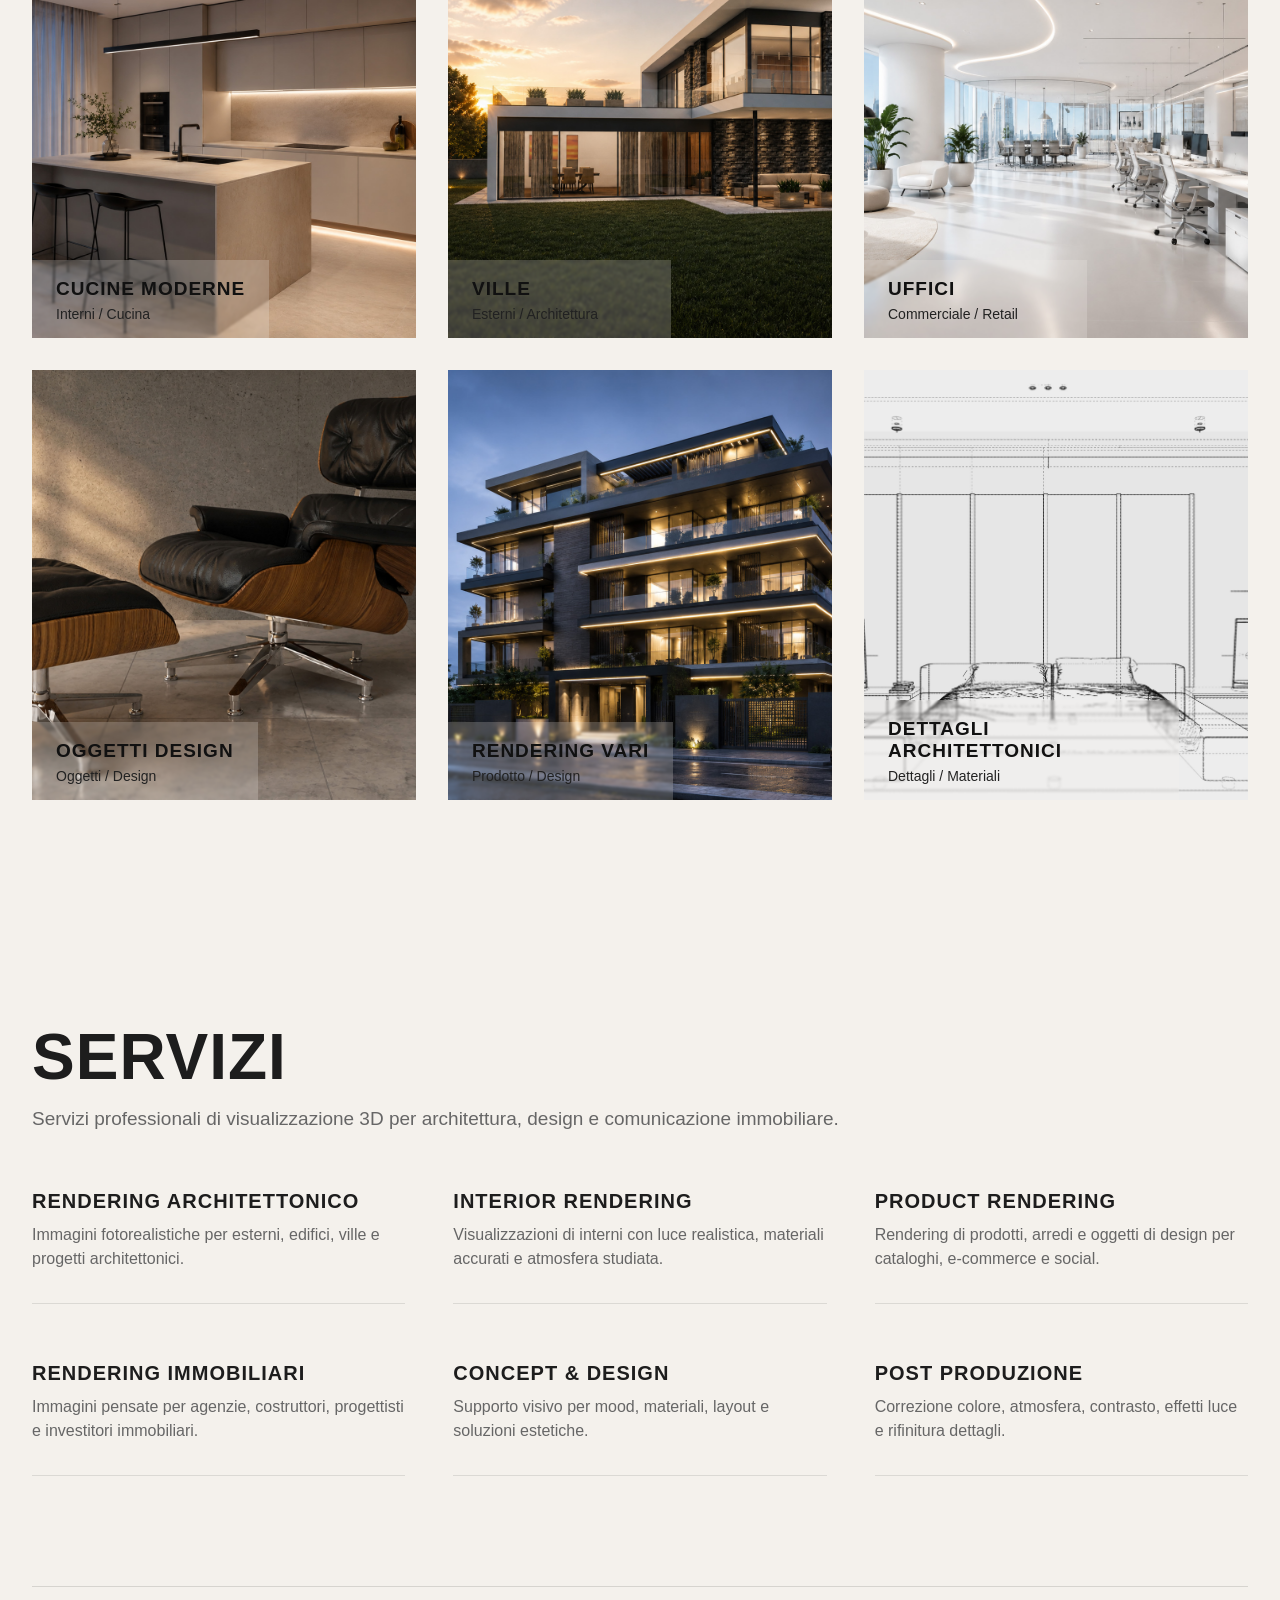
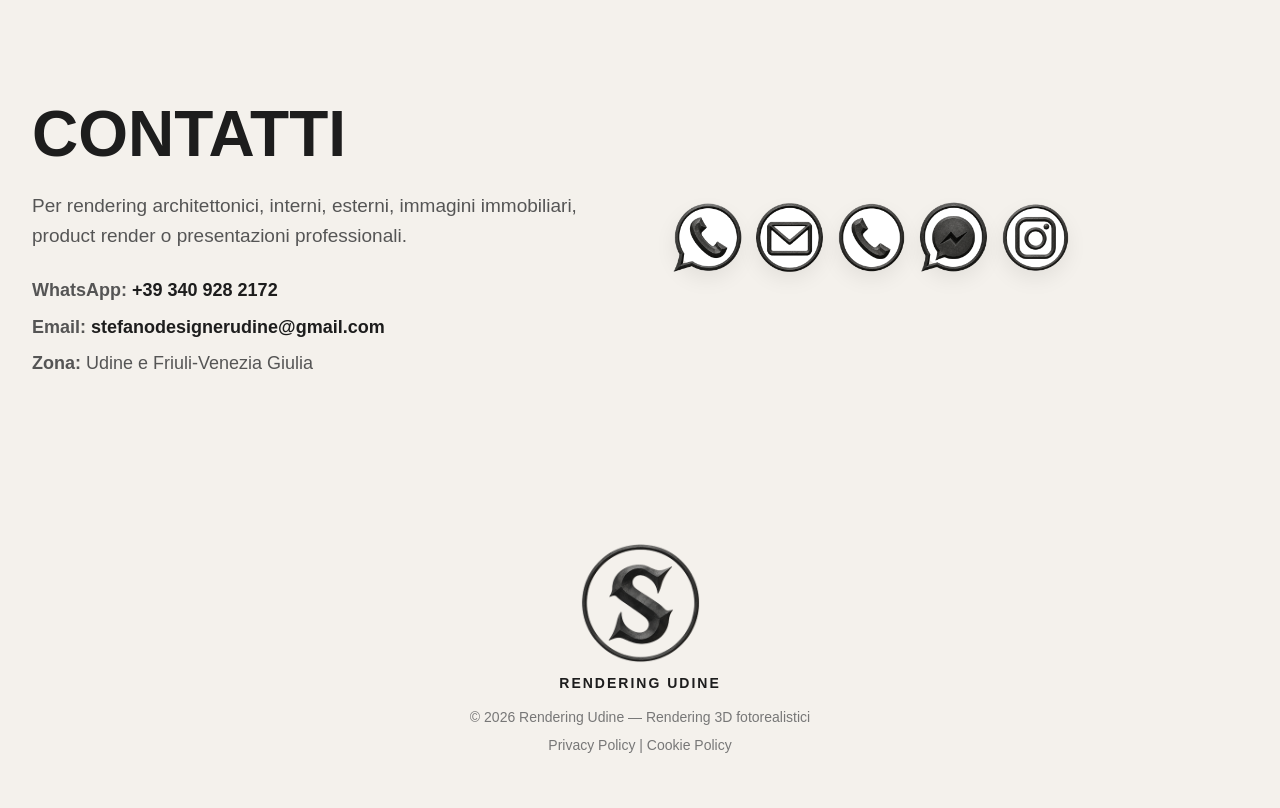
==== commit ce7961ab: "Add files via upload" ====
--- a/index.html
+++ b/index.html
@@ -75,7 +75,7 @@
 		<div class="work"
 			data-title="Bagni Design"
 			data-description="Rendering bagno con rivestimenti effetto marmo, sanitari moderni e luce scenografica."
-			data-images="images/bagno-01.jpg|images/bagno-02.jpg|images/bagno-03.jpg|images/bagno-04.jpg|images/bagno-05.jpg|images/bagno-06.jpg">
+			data-images="images/bagno-01.jpg|images/bagno-02.jpg|images/bagno-03.jpg|images/bagno-04.jpg|images/bagno-05.jpg|images/bagno-06.jpg|images/bagno-07.jpg">
 			<img src="images/bagno-01.jpg" alt="Rendering bagno design" style="--w: 100%; --h: 360px; --mobile-h: 300px;">
 			<div class="work-info">
 				<h3>Bagni Design</h3>
@@ -261,6 +261,8 @@
 
 	<div class="footer-links">
 		<a href="privacy.html">Privacy Policy</a>
+		<span>|</span>
+		<a href="cookie.html">Cookie Policy</a>
 	</div>
 </footer>
 
@@ -456,5 +458,39 @@
 	prepareMobileGallery();
 </script>
 
+
+<div id="cookie-banner" class="cookie-banner" role="dialog" aria-live="polite" aria-label="Informativa cookie">
+	<div class="cookie-content">
+		<p>
+			Questo sito utilizza solo cookie tecnici necessari al funzionamento e non usa cookie di profilazione.
+			Per maggiori informazioni consulta la
+			<a href="privacy.html">Privacy Policy</a>
+			e la
+			<a href="cookie.html">Cookie Policy</a>.
+		</p>
+
+		<button id="accept-cookies" type="button">OK</button>
+	</div>
+</div>
+
+<script>
+	(function () {
+		const cookieBanner = document.getElementById('cookie-banner');
+		const acceptCookies = document.getElementById('accept-cookies');
+
+		if (!cookieBanner || !acceptCookies) return;
+
+		if (localStorage.getItem('cookieAccepted') === 'true') {
+			cookieBanner.style.display = 'none';
+			return;
+		}
+
+		acceptCookies.addEventListener('click', function () {
+			localStorage.setItem('cookieAccepted', 'true');
+			cookieBanner.style.display = 'none';
+		});
+	})();
+</script>
+
 </body>
 </html>
--- a/style.css
+++ b/style.css
@@ -1,766 +1,828 @@
-* {
-	margin: 0;
-	padding: 0;
-	box-sizing: border-box;
-}
-
-:root {
-	--header-h: 92px;
-	--page-w: 95vw;
-	--page-max: 1900px;
-}
-
-html {
-	scroll-behavior: smooth;
-}
-
-body {
-	font-family: Arial, Helvetica, sans-serif;
-	background: #f4f1ec;
-	color: #1d1d1d;
-	overflow-x: hidden;
-}
-
-img {
-	width: var(--w, auto);
-	height: var(--h, auto);
-}
-
-/* HEADER */
-header {
-	position: fixed;
-	top: 0;
-	left: 0;
-	width: 100%;
-	height: var(--header-h);
-	z-index: 100;
-	background: rgba(244, 241, 236, 0.94);
-	backdrop-filter: blur(12px);
-	border-bottom: 1px solid rgba(0,0,0,0.08);
-}
-
-.navbar {
-	width: var(--page-w);
-	max-width: var(--page-max);
-	height: 100%;
-	margin: auto;
-	padding: 12px 0;
-	display: flex;
-	justify-content: space-between;
-	align-items: center;
-}
-
-.logo-area {
-	display: flex;
-	align-items: center;
-	gap: 24px;
-}
-
-.logo-area img {
-	object-fit: contain;
-}
-
-.logo-text {
-	font-size: 28px;
-	font-weight: 700;
-	letter-spacing: 2px;
-	text-transform: uppercase;
-}
-
-nav a {
-	margin-left: 36px;
-	text-decoration: none;
-	color: #1d1d1d;
-	font-size: 22px;
-	text-transform: uppercase;
-	letter-spacing: 1.5px;
-}
-
-nav a:hover {
-	color: #8a6a43;
-}
-
-/* HERO */
-.hero {
-	width: var(--page-w);
-	max-width: var(--page-max);
-	height: 76vh;
-	min-height: 560px;
-	margin: var(--header-h) auto 0;
-	position: relative;
-	overflow: hidden;
-	display: flex;
-	align-items: flex-end;
-	padding: 0 70px 90px;
-	color: white;
-}
-
-.hero img {
-	position: absolute;
-	inset: 0;
-	width: 100%;
-	height: 100%;
-	object-fit: cover;
-	object-position: center;
-	z-index: 0;
-}
-
-.hero::after {
-	content: "";
-	position: absolute;
-	inset: 0;
-	background: linear-gradient(
-		90deg,
-		rgba(0,0,0,0.72) 0%,
-		rgba(0,0,0,0.45) 42%,
-		rgba(0,0,0,0.18) 100%
-	);
-	z-index: 1;
-}
-
-.hero-content {
-	position: relative;
-	z-index: 2;
-	max-width: 950px;
-}
-
-.hero h1 {
-	font-size: clamp(54px, 6vw, 118px);
-	line-height: 0.94;
-	text-transform: uppercase;
-	letter-spacing: 2px;
-	margin-bottom: 28px;
-}
-
-.hero p {
-	font-size: 22px;
-	max-width: 760px;
-	line-height: 1.5;
-	color: rgba(255,255,255,0.95);
-}
-
-.hero-button {
-	display: inline-block;
-	margin-top: 34px;
-	padding: 17px 34px;
-	background: white;
-	color: #1d1d1d;
-	text-decoration: none;
-	text-transform: uppercase;
-	letter-spacing: 1px;
-	font-weight: 700;
-	border-radius: 999px;
-	transition: transform 0.25s ease, background 0.25s ease;
-}
-
-.hero-button:hover {
-	transform: translateY(-3px);
-	background: #e8ded0;
-}
-
-/* SEZIONI */
-section:not(.hero) {
-	width: var(--page-w);
-	max-width: var(--page-max);
-	margin: auto;
-	padding: 110px 0;
-}
-
-.section-title {
-	margin-bottom: 50px;
-}
-
-.section-title h2 {
-	font-size: clamp(42px, 5vw, 76px);
-	text-transform: uppercase;
-	letter-spacing: 1px;
-}
-
-.section-title p {
-	margin-top: 14px;
-	color: #666;
-	font-size: 19px;
-}
-
-/* GALLERY DESKTOP */
-.gallery {
-	display: grid;
-	grid-template-columns: repeat(3, 1fr);
-	gap: 32px;
-}
-
-.work {
-	cursor: pointer;
-	overflow: hidden;
-	position: relative;
-	background: #ddd;
-}
-
-.work img {
-	width: 100%;
-	height: 430px;
-	object-fit: cover;
-	display: block;
-	transition: transform 0.45s ease;
-}
-
-.work:hover img {
-	transform: scale(1.045);
-}
-
-/* TESTO SOPRA IMMAGINE */
-.work-info {
-	position: absolute;
-	left: 0;
-	bottom: 0;
-	z-index: 4;
-	padding: 18px 24px 16px;
-	min-width: 58%;
-	max-width: 82%;
-	background: rgba(244, 241, 236, 0.22);
-	backdrop-filter: blur(1px);
-}
-
-.work-info h3 {
-	font-size: 19px;
-	text-transform: uppercase;
-	letter-spacing: 1px;
-	color: #111;
-}
-
-.work-info p {
-	margin-top: 6px;
-	color: #222;
-	font-size: 14px;
-}
-
-.mobile-gallery-arrow {
-	display: none;
-}
-
-/* SERVIZI */
-.services {
-	display: grid;
-	grid-template-columns: repeat(3, 1fr);
-	gap: 48px;
-	margin-top: 40px;
-}
-
-.service {
-	padding: 10px 0 32px;
-	border-bottom: 1px solid rgba(0,0,0,0.1);
-}
-
-.service h3 {
-	font-size: 20px;
-	text-transform: uppercase;
-	letter-spacing: 1px;
-	margin-bottom: 10px;
-}
-
-.service p {
-	color: #666;
-	line-height: 1.5;
-	font-size: 16px;
-}
-
-/* CONTATTI */
-.contact {
-	border-top: 1px solid rgba(0,0,0,0.12);
-	display: grid;
-	grid-template-columns: 1fr 1fr;
-	gap: 70px;
-}
-
-.contact h2 {
-	font-size: clamp(42px, 5vw, 76px);
-	text-transform: uppercase;
-}
-
-.contact p {
-	font-size: 19px;
-	line-height: 1.6;
-	color: #555;
-	margin-top: 20px;
-}
-
-.contact-details {
-	margin-top: 24px;
-}
-
-.contact-details p {
-	margin-top: 8px;
-	font-size: 18px;
-}
-
-.contact-details a {
-	color: #1d1d1d;
-	text-decoration: none;
-	font-weight: 700;
-}
-
-.contact-details a:hover {
-	color: #8a6a43;
-}
-
-.contact-icons {
-	display: flex;
-	align-items: center;
-	flex-wrap: wrap;
-	gap: 18px;
-}
-
-.contact-icons a {
-	width: 64px;
-	height: 64px;
-	display: inline-flex;
-	align-items: center;
-	justify-content: center;
-	border-radius: 50%;
-	background: white;
-	box-shadow: 0 8px 22px rgba(0,0,0,0.08);
-	transition: transform 0.25s ease;
-}
-
-.contact-icons a:hover {
-	transform: translateY(-4px);
-}
-
-.contact-icons img {
-	object-fit: contain;
-}
-
-/* FOOTER */
-footer {
-	padding: 55px 40px;
-	text-align: center;
-	color: #777;
-	font-size: 14px;
-}
-
-.footer-logo {
-	margin-bottom: 18px;
-}
-
-.footer-logo img {
-	object-fit: contain;
-	display: block;
-	margin: 0 auto 12px;
-}
-
-.footer-logo strong {
-	display: block;
-	color: #1d1d1d;
-	text-transform: uppercase;
-	letter-spacing: 2px;
-}
-
-.footer-links {
-	margin-top: 12px;
-}
-
-.footer-links a {
-	color: #777;
-	text-decoration: none;
-	font-size: 14px;
-}
-
-.footer-links a:hover {
-	color: #1d1d1d;
-}
-
-/* LIGHTBOX */
-.lightbox {
-	position: fixed;
-	inset: 0;
-	background: rgba(0,0,0,0.94);
-	z-index: 999;
-	display: none;
-	align-items: center;
-	justify-content: center;
-	padding: 40px;
-}
-
-.lightbox.active {
-	display: flex;
-}
-
-.lightbox-content {
-	max-width: 1400px;
-	width: 100%;
-}
-
-.lightbox img {
-	width: 100%;
-	max-height: 76vh;
-	object-fit: contain;
-	display: block;
-}
-
-.lightbox-text {
-	color: white;
-	margin-top: 18px;
-	display: flex;
-	justify-content: space-between;
-	gap: 30px;
-}
-
-.lightbox-text h3 {
-	font-size: 26px;
-	text-transform: uppercase;
-}
-
-.lightbox-text p {
-	color: rgba(255,255,255,0.75);
-	max-width: 650px;
-	line-height: 1.5;
-}
-
-.close {
-	position: fixed;
-	top: 25px;
-	right: 35px;
-	color: white;
-	font-size: 42px;
-	cursor: pointer;
-	z-index: 1000;
-}
-
-.arrow {
-	position: fixed;
-	top: 50%;
-	transform: translateY(-50%);
-	color: white;
-	font-size: 58px;
-	cursor: pointer;
-	z-index: 1000;
-	user-select: none;
-	padding: 20px;
-}
-
-.arrow.left {
-	left: 25px;
-}
-
-.arrow.right {
-	right: 25px;
-}
-
-.counter {
-	position: fixed;
-	bottom: 24px;
-	left: 50%;
-	transform: translateX(-50%);
-	color: rgba(255,255,255,0.8);
-	font-size: 15px;
-	letter-spacing: 1px;
-}
-
-/* PRIVACY */
-.privacy-page {
-	padding-top: 180px;
-	max-width: 1000px;
-}
-
-.privacy-content p {
-	font-size: 18px;
-	line-height: 1.7;
-	color: #555;
-	margin-top: 18px;
-}
-
-.privacy-content h3 {
-	font-size: 22px;
-	text-transform: uppercase;
-	letter-spacing: 1px;
-	margin-top: 40px;
-	margin-bottom: 10px;
-}
-
-.privacy-content ul {
-	margin-top: 18px;
-	margin-left: 24px;
-	line-height: 1.8;
-	color: #555;
-	font-size: 18px;
-}
-
-.privacy-content a {
-	color: #1d1d1d;
-	font-weight: 700;
-	text-decoration: none;
-}
-
-.privacy-content a:hover {
-	color: #8a6a43;
-}
-
-/* SCHERMI GRANDI */
-@media (min-width: 1600px) {
-	.work img {
-		height: 520px;
-	}
-
-	.hero {
-		height: 78vh;
-		min-height: 640px;
-	}
-}
-
-/* TABLET / PICCOLI LAPTOP */
-@media (max-width: 1024px) {
-	:root {
-		--header-h: 88px;
-		--page-w: 94vw;
-	}
-
-	.gallery,
-	.services {
-		grid-template-columns: repeat(2, 1fr);
-	}
-
-	.work img {
-		height: 390px;
-	}
-
-	.contact {
-		grid-template-columns: 1fr;
-	}
-
-	.logo-text {
-		font-size: 22px;
-	}
-
-	nav a {
-		font-size: 18px;
-		margin-left: 24px;
-	}
-
-	.hero {
-		padding: 0 42px 70px;
-		min-height: 520px;
-	}
-
-	.hero h1 {
-		font-size: clamp(48px, 8vw, 88px);
-	}
-}
-
-/* TABLET VERTICALE */
-@media (max-width: 768px) {
-	:root {
-		--header-h: 86px;
-		--page-w: 94vw;
-	}
-
-	.navbar {
-		padding: 12px 0;
-	}
-
-	.logo-area {
-		gap: 14px;
-	}
-
-	.logo-text {
-		font-size: 18px;
-	}
-
-	nav a {
-		margin-left: 14px;
-		font-size: 14px;
-	}
-
-	.hero {
-		height: 68vh;
-		min-height: 500px;
-		padding: 0 28px 56px;
-	}
-
-	.hero-button {
-		padding: 14px 22px;
-		font-size: 14px;
-	}
-
-	.gallery,
-	.services {
-		grid-template-columns: 1fr;
-	}
-
-	.work img {
-		height: 420px;
-	}
-}
-
-/* SMARTPHONE */
-@media (max-width: 480px) {
-	:root {
-		--header-h: 118px;
-		--page-w: 94vw;
-	}
-
-	.navbar {
-		flex-direction: column;
-		gap: 10px;
-		justify-content: center;
-	}
-
-	.logo-area img {
-		width: var(--mw, var(--w, 40px));
-		height: var(--mh, var(--h, 40px));
-	}
-
-	nav a {
-		margin: 0 8px;
-		font-size: 13px;
-	}
-
-	.logo-text {
-		font-size: 16px;
-	}
-
-	.hero {
-		height: 64vh;
-		min-height: 460px;
-		padding: 0 22px 46px;
-	}
-
-	.hero h1 {
-		font-size: 38px;
-	}
-
-	.hero p {
-		font-size: 16px;
-	}
-
-	section:not(.hero) {
-		padding: 60px 0;
-	}
-
-	.gallery {
-		display: grid;
-		grid-template-columns: 1fr;
-		gap: 26px;
-	}
-
-	.work {
-		position: relative;
-		overflow: hidden;
-	}
-
-	.work img {
-		width: 100%;
-		height: var(--mobile-h, 320px);
-		object-fit: cover;
-	}
-
-	.work-info {
-		left: 0;
-		bottom: 0;
-		min-width: 62%;
-		max-width: 86%;
-		padding: 14px 18px 12px;
-		background: rgba(244, 241, 236, 0.22);
-	}
-
-	.work-info h3 {
-		font-size: 18px;
-	}
-
-	.work-info p {
-		font-size: 14px;
-		margin-top: 4px;
-	}
-
-	.mobile-gallery-arrow {
-		display: flex;
-		position: absolute;
-		top: 45%;
-		transform: translateY(-50%);
-		width: 42px;
-		height: 42px;
-		border-radius: 50%;
-		border: none;
-		background: rgba(255,255,255,0.88);
-		color: #1d1d1d;
-		font-size: 28px;
-		font-weight: 700;
-		align-items: center;
-		justify-content: center;
-		z-index: 5;
-		cursor: pointer;
-		box-shadow: 0 6px 18px rgba(0,0,0,0.18);
-	}
-
-	.mobile-gallery-arrow.left {
-		left: 10px;
-	}
-
-	.mobile-gallery-arrow.right {
-		right: 10px;
-	}
-
-	.lightbox {
-		padding: 20px;
-	}
-
-	.lightbox-text {
-		flex-direction: column;
-	}
-
-	.arrow {
-		font-size: 42px;
-		padding: 10px;
-	}
-
-	.arrow.left {
-		left: 5px;
-	}
-
-	.arrow.right {
-		right: 5px;
-	}
-}
-
-/* SMARTPHONE PICCOLI */
-@media (max-width: 320px) {
-	.logo-text {
-		font-size: 13px;
-	}
-
-	nav a {
-		font-size: 11px;
-		margin: 0 5px;
-	}
-
-	.hero h1 {
-		font-size: 32px;
-	}
-
-	.hero p {
-		font-size: 14px;
-	}
-
-	.work img {
-		height: 270px;
-	}
-
-	.work-info {
-		padding: 12px 14px 10px;
-	}
-
-	.work-info h3 {
-		font-size: 16px;
-	}
-
-	.work-info p {
-		font-size: 13px;
-	}
-
-	.mobile-gallery-arrow {
-		width: 36px;
-		height: 36px;
-		font-size: 24px;
-	}
-}
-@media (max-width: 1600px){
-}
+* {
+	margin: 0;
+	padding: 0;
+	box-sizing: border-box;
+}
+
+:root {
+	--header-h: 92px;
+	--page-w: 95vw;
+	--page-max: 1900px;
+}
+
+html {
+	scroll-behavior: smooth;
+}
+
+body {
+	font-family: Arial, Helvetica, sans-serif;
+	background: #f4f1ec;
+	color: #1d1d1d;
+	overflow-x: hidden;
+}
+
+img {
+	width: var(--w, auto);
+	height: var(--h, auto);
+}
+
+/* HEADER */
+header {
+	position: fixed;
+	top: 0;
+	left: 0;
+	width: 100%;
+	height: var(--header-h);
+	z-index: 100;
+	background: rgba(244, 241, 236, 0.94);
+	backdrop-filter: blur(12px);
+	border-bottom: 1px solid rgba(0,0,0,0.08);
+}
+
+.navbar {
+	width: var(--page-w);
+	max-width: var(--page-max);
+	height: 100%;
+	margin: auto;
+	padding: 12px 0;
+	display: flex;
+	justify-content: space-between;
+	align-items: center;
+}
+
+.logo-area {
+	display: flex;
+	align-items: center;
+	gap: 24px;
+}
+
+.logo-area img {
+	object-fit: contain;
+}
+
+.logo-text {
+	font-size: 28px;
+	font-weight: 700;
+	letter-spacing: 2px;
+	text-transform: uppercase;
+}
+
+nav a {
+	margin-left: 36px;
+	text-decoration: none;
+	color: #1d1d1d;
+	font-size: 22px;
+	text-transform: uppercase;
+	letter-spacing: 1.5px;
+}
+
+nav a:hover {
+	color: #8a6a43;
+}
+
+/* HERO */
+.hero {
+	width: var(--page-w);
+	max-width: var(--page-max);
+	height: 76vh;
+	min-height: 560px;
+	margin: var(--header-h) auto 0;
+	position: relative;
+	overflow: hidden;
+	display: flex;
+	align-items: flex-end;
+	padding: 0 70px 90px;
+	color: white;
+}
+
+.hero img {
+	position: absolute;
+	inset: 0;
+	width: 100%;
+	height: 100%;
+	object-fit: cover;
+	object-position: center;
+	z-index: 0;
+}
+
+.hero::after {
+	content: "";
+	position: absolute;
+	inset: 0;
+	background: linear-gradient(
+		90deg,
+		rgba(0,0,0,0.72) 0%,
+		rgba(0,0,0,0.45) 42%,
+		rgba(0,0,0,0.18) 100%
+	);
+	z-index: 1;
+}
+
+.hero-content {
+	position: relative;
+	z-index: 2;
+	max-width: 950px;
+}
+
+.hero h1 {
+	font-size: clamp(54px, 6vw, 118px);
+	line-height: 0.94;
+	text-transform: uppercase;
+	letter-spacing: 2px;
+	margin-bottom: 28px;
+}
+
+.hero p {
+	font-size: 22px;
+	max-width: 760px;
+	line-height: 1.5;
+	color: rgba(255,255,255,0.95);
+}
+
+.hero-button {
+	display: inline-block;
+	margin-top: 34px;
+	padding: 17px 34px;
+	background: white;
+	color: #1d1d1d;
+	text-decoration: none;
+	text-transform: uppercase;
+	letter-spacing: 1px;
+	font-weight: 700;
+	border-radius: 999px;
+	transition: transform 0.25s ease, background 0.25s ease;
+}
+
+.hero-button:hover {
+	transform: translateY(-3px);
+	background: #e8ded0;
+}
+
+/* SEZIONI */
+section:not(.hero) {
+	width: var(--page-w);
+	max-width: var(--page-max);
+	margin: auto;
+	padding: 110px 0;
+}
+
+.section-title {
+	margin-bottom: 50px;
+}
+
+.section-title h2 {
+	font-size: clamp(42px, 5vw, 76px);
+	text-transform: uppercase;
+	letter-spacing: 1px;
+}
+
+.section-title p {
+	margin-top: 14px;
+	color: #666;
+	font-size: 19px;
+}
+
+/* GALLERY DESKTOP */
+.gallery {
+	display: grid;
+	grid-template-columns: repeat(3, 1fr);
+	gap: 32px;
+}
+
+.work {
+	cursor: pointer;
+	overflow: hidden;
+	position: relative;
+	background: #ddd;
+}
+
+.work img {
+	width: 100%;
+	height: 430px;
+	object-fit: cover;
+	display: block;
+	transition: transform 0.45s ease;
+}
+
+.work:hover img {
+	transform: scale(1.045);
+}
+
+/* TESTO SOPRA IMMAGINE */
+.work-info {
+	position: absolute;
+	left: 0;
+	bottom: 0;
+	z-index: 4;
+	padding: 18px 24px 16px;
+	min-width: 58%;
+	max-width: 82%;
+	background: rgba(244, 241, 236, 0.22);
+	backdrop-filter: blur(1px);
+}
+
+.work-info h3 {
+	font-size: 19px;
+	text-transform: uppercase;
+	letter-spacing: 1px;
+	color: #111;
+}
+
+.work-info p {
+	margin-top: 6px;
+	color: #222;
+	font-size: 14px;
+}
+
+.mobile-gallery-arrow {
+	display: none;
+}
+
+/* SERVIZI */
+.services {
+	display: grid;
+	grid-template-columns: repeat(3, 1fr);
+	gap: 48px;
+	margin-top: 40px;
+}
+
+.service {
+	padding: 10px 0 32px;
+	border-bottom: 1px solid rgba(0,0,0,0.1);
+}
+
+.service h3 {
+	font-size: 20px;
+	text-transform: uppercase;
+	letter-spacing: 1px;
+	margin-bottom: 10px;
+}
+
+.service p {
+	color: #666;
+	line-height: 1.5;
+	font-size: 16px;
+}
+
+/* CONTATTI */
+.contact {
+	border-top: 1px solid rgba(0,0,0,0.12);
+	display: grid;
+	grid-template-columns: 1fr 1fr;
+	gap: 70px;
+}
+
+.contact h2 {
+	font-size: clamp(42px, 5vw, 76px);
+	text-transform: uppercase;
+}
+
+.contact p {
+	font-size: 19px;
+	line-height: 1.6;
+	color: #555;
+	margin-top: 20px;
+}
+
+.contact-details {
+	margin-top: 24px;
+}
+
+.contact-details p {
+	margin-top: 8px;
+	font-size: 18px;
+}
+
+.contact-details a {
+	color: #1d1d1d;
+	text-decoration: none;
+	font-weight: 700;
+}
+
+.contact-details a:hover {
+	color: #8a6a43;
+}
+
+.contact-icons {
+	display: flex;
+	align-items: center;
+	flex-wrap: wrap;
+	gap: 18px;
+}
+
+.contact-icons a {
+	width: 64px;
+	height: 64px;
+	display: inline-flex;
+	align-items: center;
+	justify-content: center;
+	border-radius: 50%;
+	background: white;
+	box-shadow: 0 8px 22px rgba(0,0,0,0.08);
+	transition: transform 0.25s ease;
+}
+
+.contact-icons a:hover {
+	transform: translateY(-4px);
+}
+
+.contact-icons img {
+	object-fit: contain;
+}
+
+/* FOOTER */
+footer {
+	padding: 55px 40px;
+	text-align: center;
+	color: #777;
+	font-size: 14px;
+}
+
+.footer-logo {
+	margin-bottom: 18px;
+}
+
+.footer-logo img {
+	object-fit: contain;
+	display: block;
+	margin: 0 auto 12px;
+}
+
+.footer-logo strong {
+	display: block;
+	color: #1d1d1d;
+	text-transform: uppercase;
+	letter-spacing: 2px;
+}
+
+.footer-links {
+	margin-top: 12px;
+}
+
+.footer-links a {
+	color: #777;
+	text-decoration: none;
+	font-size: 14px;
+}
+
+.footer-links a:hover {
+	color: #1d1d1d;
+}
+
+/* LIGHTBOX */
+.lightbox {
+	position: fixed;
+	inset: 0;
+	background: rgba(0,0,0,0.94);
+	z-index: 999;
+	display: none;
+	align-items: center;
+	justify-content: center;
+	padding: 40px;
+}
+
+.lightbox.active {
+	display: flex;
+}
+
+.lightbox-content {
+	max-width: 1400px;
+	width: 100%;
+}
+
+.lightbox img {
+	width: 100%;
+	max-height: 76vh;
+	object-fit: contain;
+	display: block;
+}
+
+.lightbox-text {
+	color: white;
+	margin-top: 18px;
+	display: flex;
+	justify-content: space-between;
+	gap: 30px;
+}
+
+.lightbox-text h3 {
+	font-size: 26px;
+	text-transform: uppercase;
+}
+
+.lightbox-text p {
+	color: rgba(255,255,255,0.75);
+	max-width: 650px;
+	line-height: 1.5;
+}
+
+.close {
+	position: fixed;
+	top: 25px;
+	right: 35px;
+	color: white;
+	font-size: 42px;
+	cursor: pointer;
+	z-index: 1000;
+}
+
+.arrow {
+	position: fixed;
+	top: 50%;
+	transform: translateY(-50%);
+	color: white;
+	font-size: 58px;
+	cursor: pointer;
+	z-index: 1000;
+	user-select: none;
+	padding: 20px;
+}
+
+.arrow.left {
+	left: 25px;
+}
+
+.arrow.right {
+	right: 25px;
+}
+
+.counter {
+	position: fixed;
+	bottom: 24px;
+	left: 50%;
+	transform: translateX(-50%);
+	color: rgba(255,255,255,0.8);
+	font-size: 15px;
+	letter-spacing: 1px;
+}
+
+/* PRIVACY */
+.privacy-page {
+	padding-top: 180px;
+	max-width: 1000px;
+}
+
+.privacy-content p {
+	font-size: 18px;
+	line-height: 1.7;
+	color: #555;
+	margin-top: 18px;
+}
+
+.privacy-content h3 {
+	font-size: 22px;
+	text-transform: uppercase;
+	letter-spacing: 1px;
+	margin-top: 40px;
+	margin-bottom: 10px;
+}
+
+.privacy-content ul {
+	margin-top: 18px;
+	margin-left: 24px;
+	line-height: 1.8;
+	color: #555;
+	font-size: 18px;
+}
+
+.privacy-content a {
+	color: #1d1d1d;
+	font-weight: 700;
+	text-decoration: none;
+}
+
+.privacy-content a:hover {
+	color: #8a6a43;
+}
+
+/* SCHERMI GRANDI */
+@media (min-width: 1600px) {
+	.work img {
+		height: 520px;
+	}
+
+	.hero {
+		height: 78vh;
+		min-height: 640px;
+	}
+}
+
+/* TABLET / PICCOLI LAPTOP */
+@media (max-width: 1024px) {
+	:root {
+		--header-h: 88px;
+		--page-w: 94vw;
+	}
+
+	.gallery,
+	.services {
+		grid-template-columns: repeat(2, 1fr);
+	}
+
+	.work img {
+		height: 390px;
+	}
+
+	.contact {
+		grid-template-columns: 1fr;
+	}
+
+	.logo-text {
+		font-size: 22px;
+	}
+
+	nav a {
+		font-size: 18px;
+		margin-left: 24px;
+	}
+
+	.hero {
+		padding: 0 42px 70px;
+		min-height: 520px;
+	}
+
+	.hero h1 {
+		font-size: clamp(48px, 8vw, 88px);
+	}
+}
+
+/* TABLET VERTICALE */
+@media (max-width: 768px) {
+	:root {
+		--header-h: 86px;
+		--page-w: 94vw;
+	}
+
+	.navbar {
+		padding: 12px 0;
+	}
+
+	.logo-area {
+		gap: 14px;
+	}
+
+	.logo-text {
+		font-size: 18px;
+	}
+
+	nav a {
+		margin-left: 14px;
+		font-size: 14px;
+	}
+
+	.hero {
+		height: 68vh;
+		min-height: 500px;
+		padding: 0 28px 56px;
+	}
+
+	.hero-button {
+		padding: 14px 22px;
+		font-size: 14px;
+	}
+
+	.gallery,
+	.services {
+		grid-template-columns: 1fr;
+	}
+
+	.work img {
+		height: 420px;
+	}
+}
+
+/* SMARTPHONE */
+@media (max-width: 480px) {
+	:root {
+		--header-h: 118px;
+		--page-w: 94vw;
+	}
+
+	.navbar {
+		flex-direction: column;
+		gap: 10px;
+		justify-content: center;
+	}
+
+	.logo-area img {
+		width: var(--mw, var(--w, 40px));
+		height: var(--mh, var(--h, 40px));
+	}
+
+	nav a {
+		margin: 0 8px;
+		font-size: 13px;
+	}
+
+	.logo-text {
+		font-size: 16px;
+	}
+
+	.hero {
+		height: 64vh;
+		min-height: 460px;
+		padding: 0 22px 46px;
+	}
+
+	.hero h1 {
+		font-size: 38px;
+	}
+
+	.hero p {
+		font-size: 16px;
+	}
+
+	section:not(.hero) {
+		padding: 60px 0;
+	}
+
+	.gallery {
+		display: grid;
+		grid-template-columns: 1fr;
+		gap: 26px;
+	}
+
+	.work {
+		position: relative;
+		overflow: hidden;
+	}
+
+	.work img {
+		width: 100%;
+		height: var(--mobile-h, 320px);
+		object-fit: cover;
+	}
+
+	.work-info {
+		left: 0;
+		bottom: 0;
+		min-width: 62%;
+		max-width: 86%;
+		padding: 14px 18px 12px;
+		background: rgba(244, 241, 236, 0.22);
+	}
+
+	.work-info h3 {
+		font-size: 18px;
+	}
+
+	.work-info p {
+		font-size: 14px;
+		margin-top: 4px;
+	}
+
+	.mobile-gallery-arrow {
+		display: flex;
+		position: absolute;
+		top: 45%;
+		transform: translateY(-50%);
+		width: 42px;
+		height: 42px;
+		border-radius: 50%;
+		border: none;
+		background: rgba(255,255,255,0.88);
+		color: #1d1d1d;
+		font-size: 28px;
+		font-weight: 700;
+		align-items: center;
+		justify-content: center;
+		z-index: 5;
+		cursor: pointer;
+		box-shadow: 0 6px 18px rgba(0,0,0,0.18);
+	}
+
+	.mobile-gallery-arrow.left {
+		left: 10px;
+	}
+
+	.mobile-gallery-arrow.right {
+		right: 10px;
+	}
+
+	.lightbox {
+		padding: 20px;
+	}
+
+	.lightbox-text {
+		flex-direction: column;
+	}
+
+	.arrow {
+		font-size: 42px;
+		padding: 10px;
+	}
+
+	.arrow.left {
+		left: 5px;
+	}
+
+	.arrow.right {
+		right: 5px;
+	}
+}
+
+/* SMARTPHONE PICCOLI */
+@media (max-width: 320px) {
+	.logo-text {
+		font-size: 13px;
+	}
+
+	nav a {
+		font-size: 11px;
+		margin: 0 5px;
+	}
+
+	.hero h1 {
+		font-size: 32px;
+	}
+
+	.hero p {
+		font-size: 14px;
+	}
+
+	.work img {
+		height: 270px;
+	}
+
+	.work-info {
+		padding: 12px 14px 10px;
+	}
+
+	.work-info h3 {
+		font-size: 16px;
+	}
+
+	.work-info p {
+		font-size: 13px;
+	}
+
+	.mobile-gallery-arrow {
+		width: 36px;
+		height: 36px;
+		font-size: 24px;
+	}
+}
+@media (max-width: 1600px){
+}
+
+
+/* COOKIE BANNER */
+.cookie-banner {
+	position: fixed;
+	left: 20px;
+	right: 20px;
+	bottom: 20px;
+	z-index: 99999;
+	background: rgba(30, 30, 30, 0.96);
+	color: white;
+	padding: 18px 24px;
+	border-radius: 14px;
+	box-shadow: 0 10px 40px rgba(0,0,0,0.35);
+}
+
+.cookie-content {
+	display: flex;
+	align-items: center;
+	justify-content: space-between;
+	gap: 20px;
+}
+
+.cookie-content p {
+	margin: 0;
+	font-size: 14px;
+	line-height: 1.5;
+	color: rgba(255,255,255,0.92);
+}
+
+.cookie-content a {
+	color: white;
+	text-decoration: underline;
+	font-weight: 700;
+}
+
+.cookie-content button {
+	background: white;
+	color: #1d1d1d;
+	border: 0;
+	padding: 10px 24px;
+	border-radius: 999px;
+	cursor: pointer;
+	font-weight: 700;
+	text-transform: uppercase;
+	letter-spacing: 1px;
+}
+
+.cookie-content button:hover {
+	opacity: 0.9;
+}
+
+@media (max-width: 768px) {
+	.cookie-content {
+		flex-direction: column;
+		align-items: flex-start;
+	}
+
+	.cookie-content button {
+		width: 100%;
+	}
+}
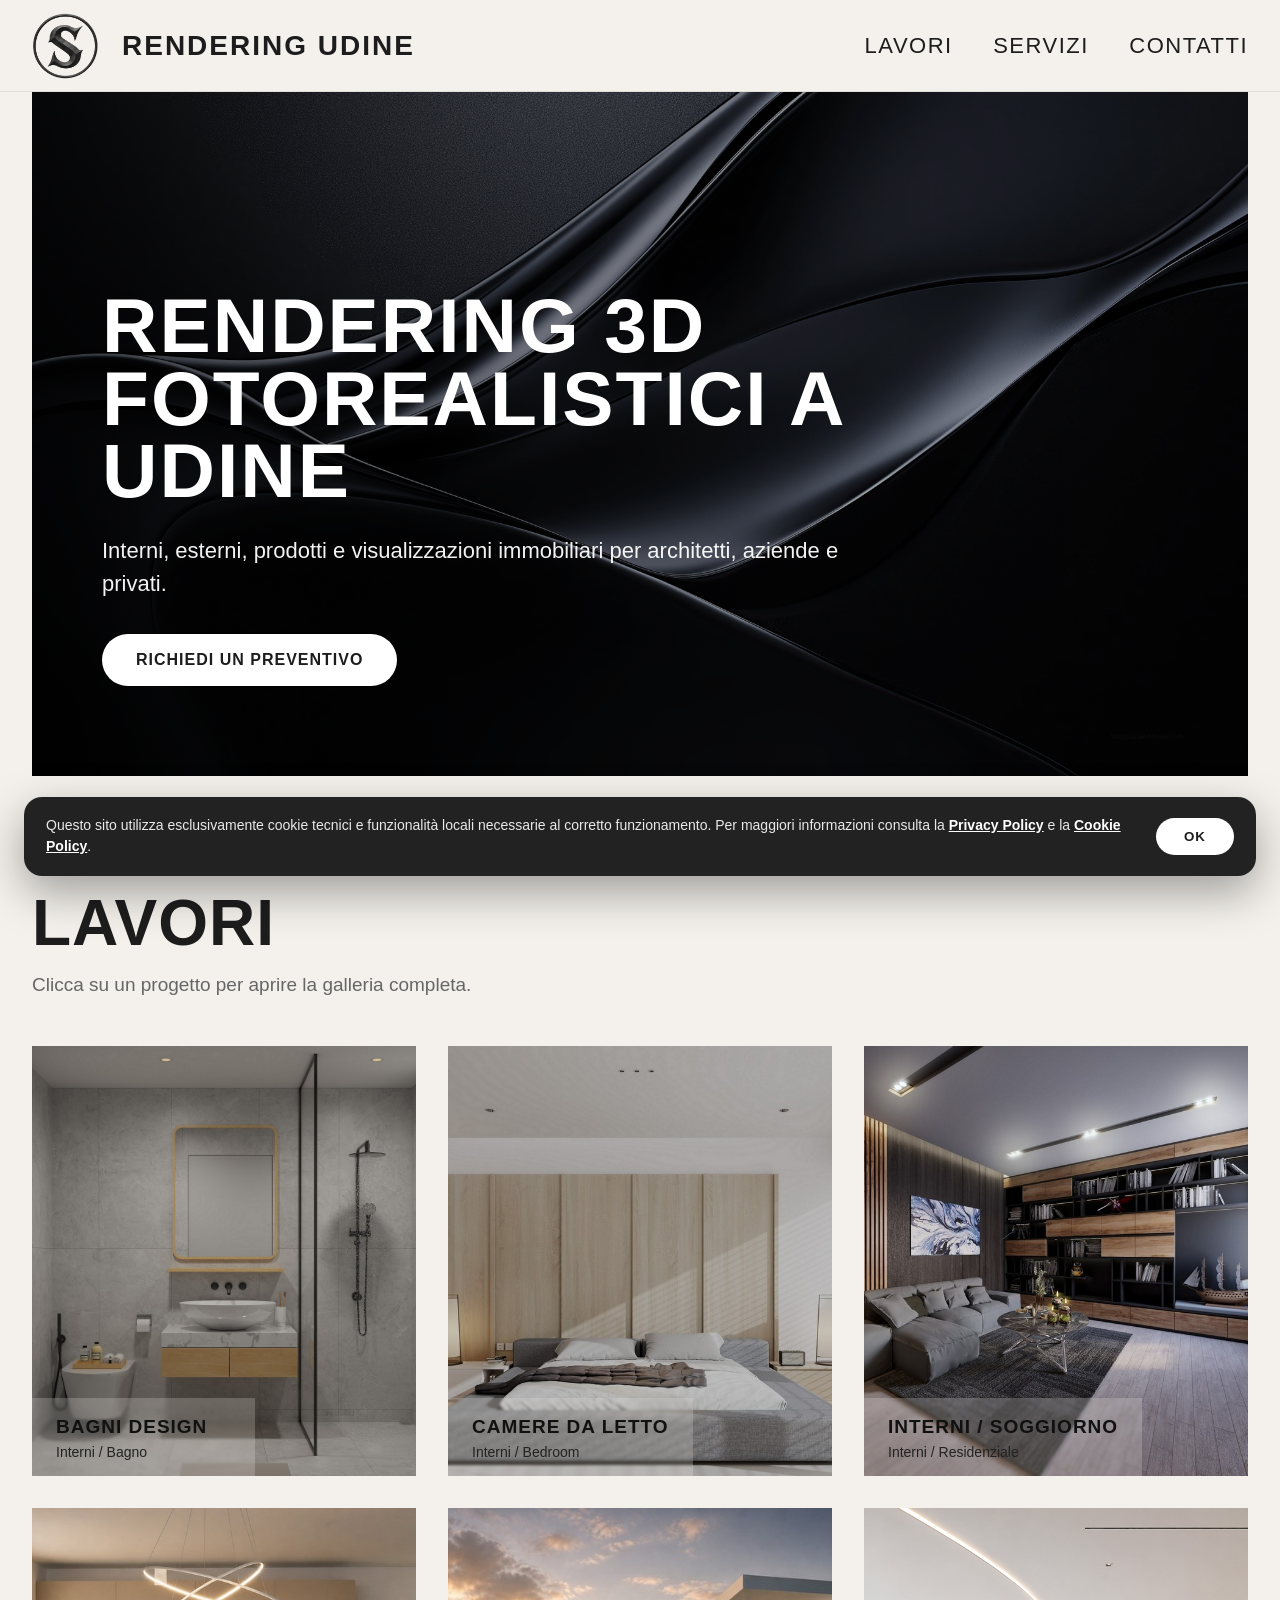
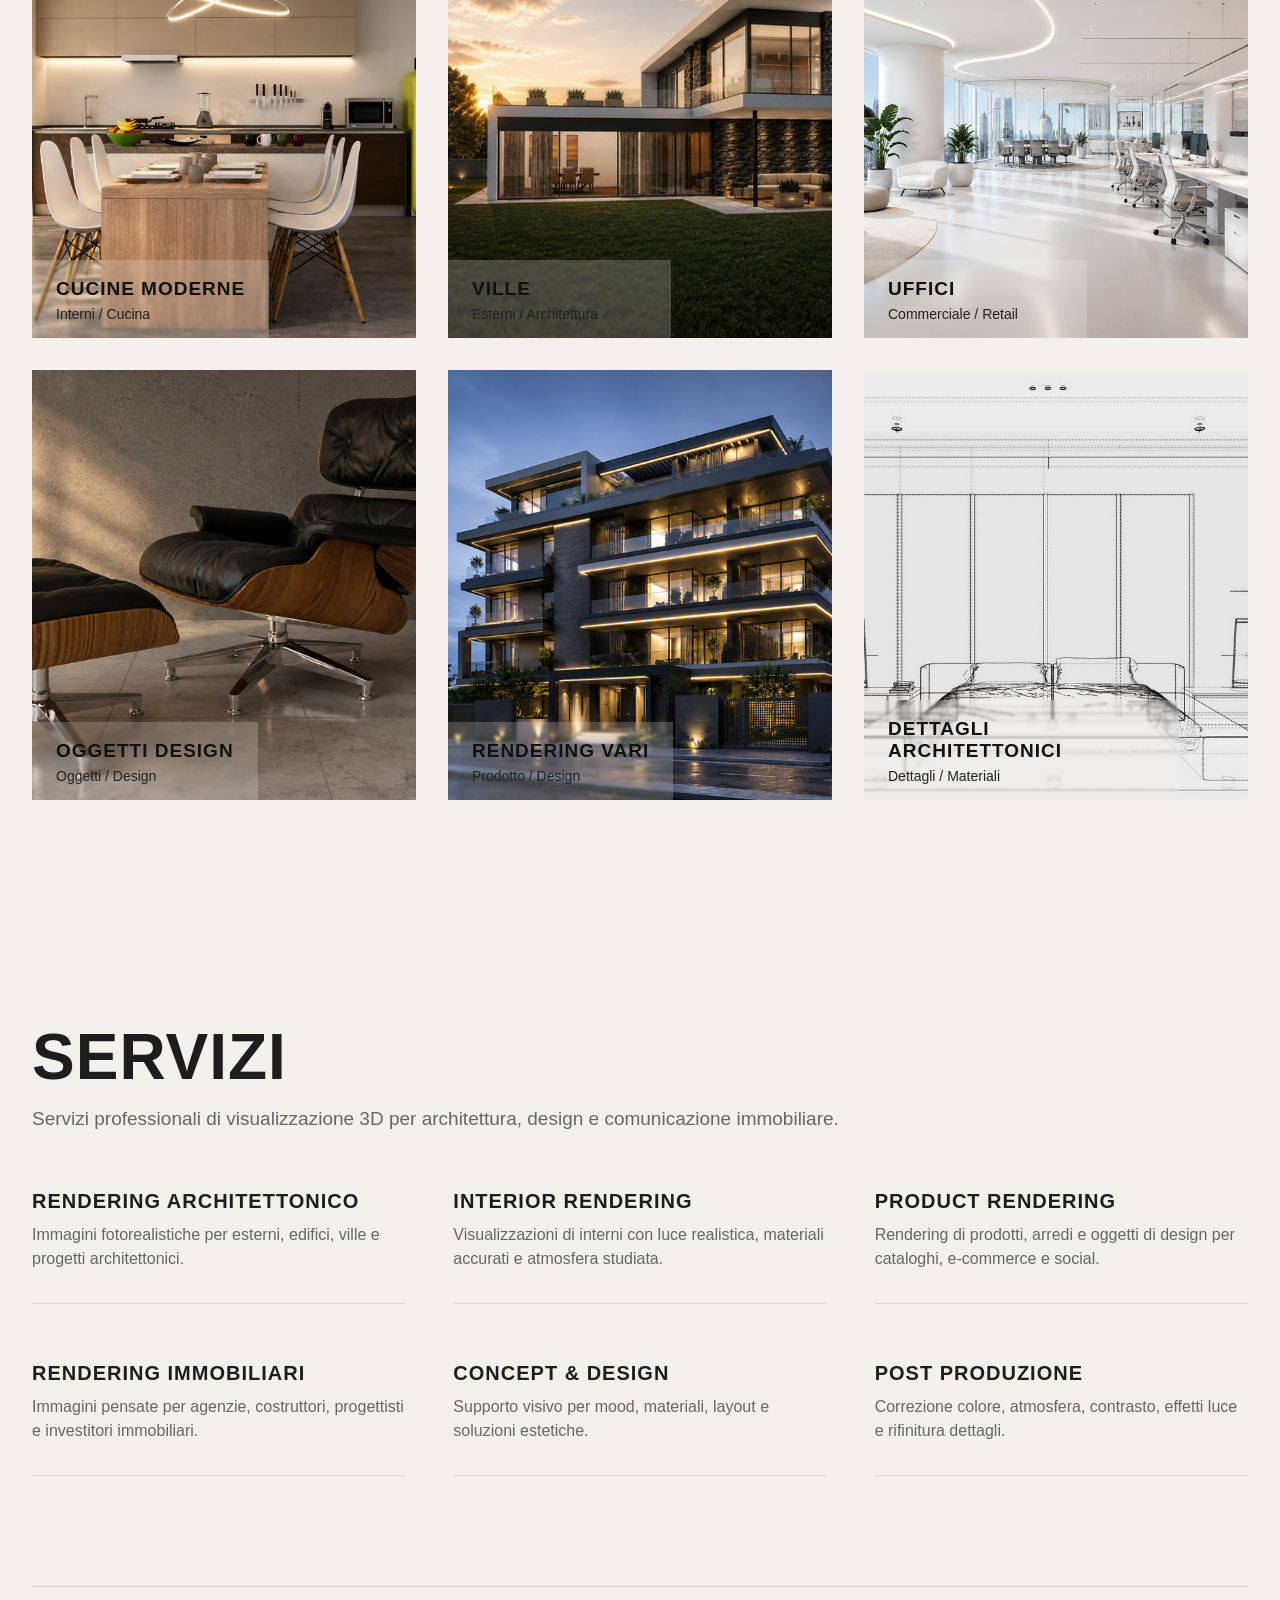
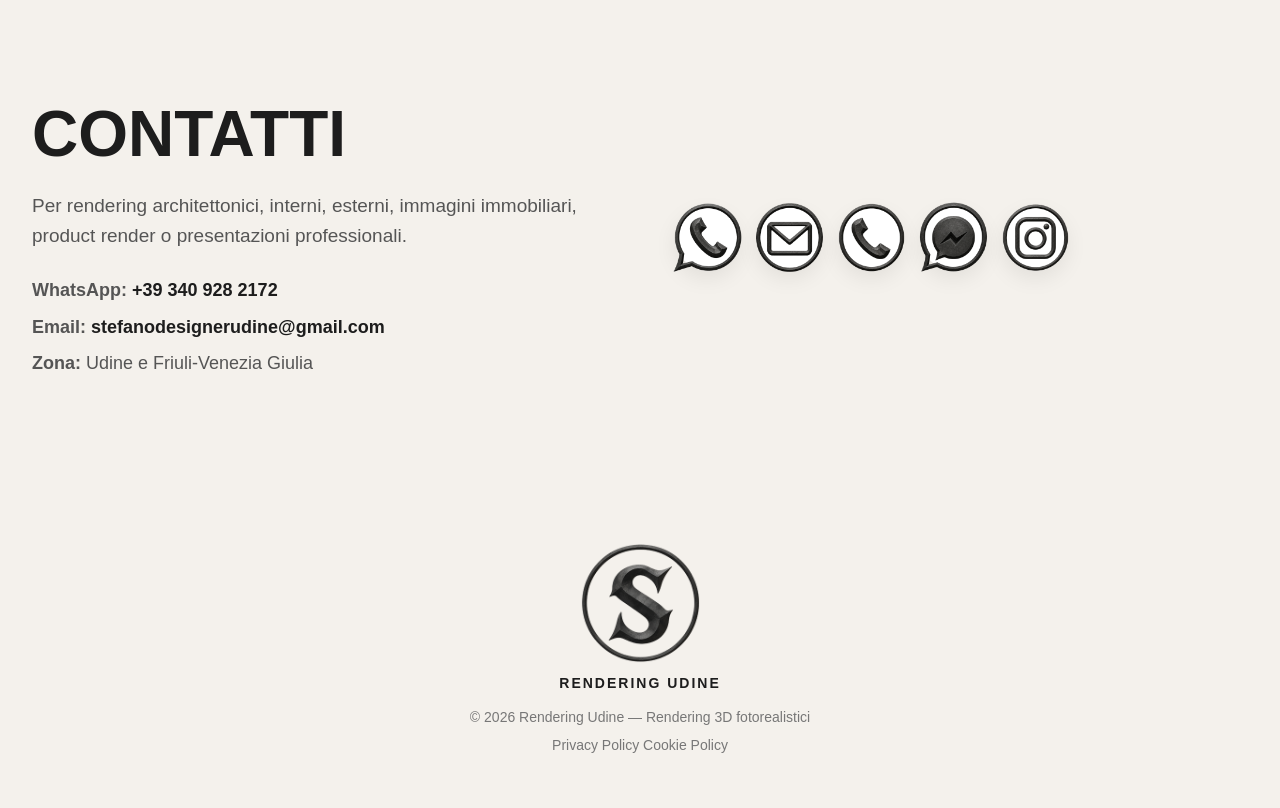
==== commit f82913ae: "Add files via upload" ====
--- a/index.html
+++ b/index.html
@@ -261,8 +261,7 @@
 
 	<div class="footer-links">
 		<a href="privacy.html">Privacy Policy</a>
-		<span>|</span>
-		<a href="cookie.html">Cookie Policy</a>
+			<a href="cookie.html">Cookie Policy</a>
 	</div>
 </footer>
 
@@ -458,17 +457,12 @@
 	prepareMobileGallery();
 </script>
 
-
 <div id="cookie-banner" class="cookie-banner" role="dialog" aria-live="polite" aria-label="Informativa cookie">
 	<div class="cookie-content">
 		<p>
-			Questo sito utilizza solo cookie tecnici necessari al funzionamento e non usa cookie di profilazione.
-			Per maggiori informazioni consulta la
-			<a href="privacy.html">Privacy Policy</a>
-			e la
-			<a href="cookie.html">Cookie Policy</a>.
+			Questo sito utilizza esclusivamente cookie tecnici e funzionalità locali necessarie al corretto funzionamento.
+			Per maggiori informazioni consulta la <a href="privacy.html">Privacy Policy</a> e la <a href="cookie.html">Cookie Policy</a>.
 		</p>
-
 		<button id="accept-cookies" type="button">OK</button>
 	</div>
 </div>
@@ -480,13 +474,13 @@
 
 		if (!cookieBanner || !acceptCookies) return;
 
-		if (localStorage.getItem('cookieAccepted') === 'true') {
+		if (localStorage.getItem('renderingUdineCookieOk') === 'true') {
 			cookieBanner.style.display = 'none';
 			return;
 		}
 
 		acceptCookies.addEventListener('click', function () {
-			localStorage.setItem('cookieAccepted', 'true');
+			localStorage.setItem('renderingUdineCookieOk', 'true');
 			cookieBanner.style.display = 'none';
 		});
 	})();
--- a/style.css
+++ b/style.css
@@ -765,58 +765,67 @@
 @media (max-width: 1600px){
 }
 
-
 /* COOKIE BANNER */
 .cookie-banner {
 	position: fixed;
-	left: 20px;
-	right: 20px;
-	bottom: 20px;
-	z-index: 99999;
-	background: rgba(30, 30, 30, 0.96);
-	color: white;
-	padding: 18px 24px;
-	border-radius: 14px;
-	box-shadow: 0 10px 40px rgba(0,0,0,0.35);
+	left: 24px;
+	right: 24px;
+	bottom: 24px;
+	z-index: 100000;
+	background: rgba(25, 25, 25, 0.96);
+	color: #ffffff;
+	border-radius: 18px;
+	box-shadow: 0 16px 45px rgba(0,0,0,0.35);
+	padding: 18px 22px;
 }
 
 .cookie-content {
+	max-width: var(--page-max);
+	margin: 0 auto;
 	display: flex;
 	align-items: center;
-	justify-content: space-between;
-	gap: 20px;
+	justify-content: space-between;	
+	gap: 22px;
 }
 
 .cookie-content p {
 	margin: 0;
 	font-size: 14px;
-	line-height: 1.5;
-	color: rgba(255,255,255,0.92);
+	line-height: 1.55;
+	color: rgba(255,255,255,0.9);
 }
 
 .cookie-content a {
-	color: white;
+	color: #ffffff;
 	text-decoration: underline;
 	font-weight: 700;
 }
 
 .cookie-content button {
-	background: white;
+	border: 0;
+	border-radius: 999px;
+	background: #ffffff;
 	color: #1d1d1d;
-	border: 0;
-	padding: 10px 24px;
-	border-radius: 999px;
+	padding: 11px 28px;
+	font-weight: 700;
+	text-transform: uppercase;
+	letter-spacing: 1px;
 	cursor: pointer;
-	font-weight: 700;
-	text-transform: uppercase;
-	letter-spacing: 1px;
+	white-space: nowrap;
 }
 
 .cookie-content button:hover {
-	opacity: 0.9;
+	background: #e8ded0;
 }
 
 @media (max-width: 768px) {
+	.cookie-banner {
+		left: 14px;
+		right: 14px;
+		bottom: 14px;
+		padding: 16px;
+	}
+
 	.cookie-content {
 		flex-direction: column;
 		align-items: flex-start;
